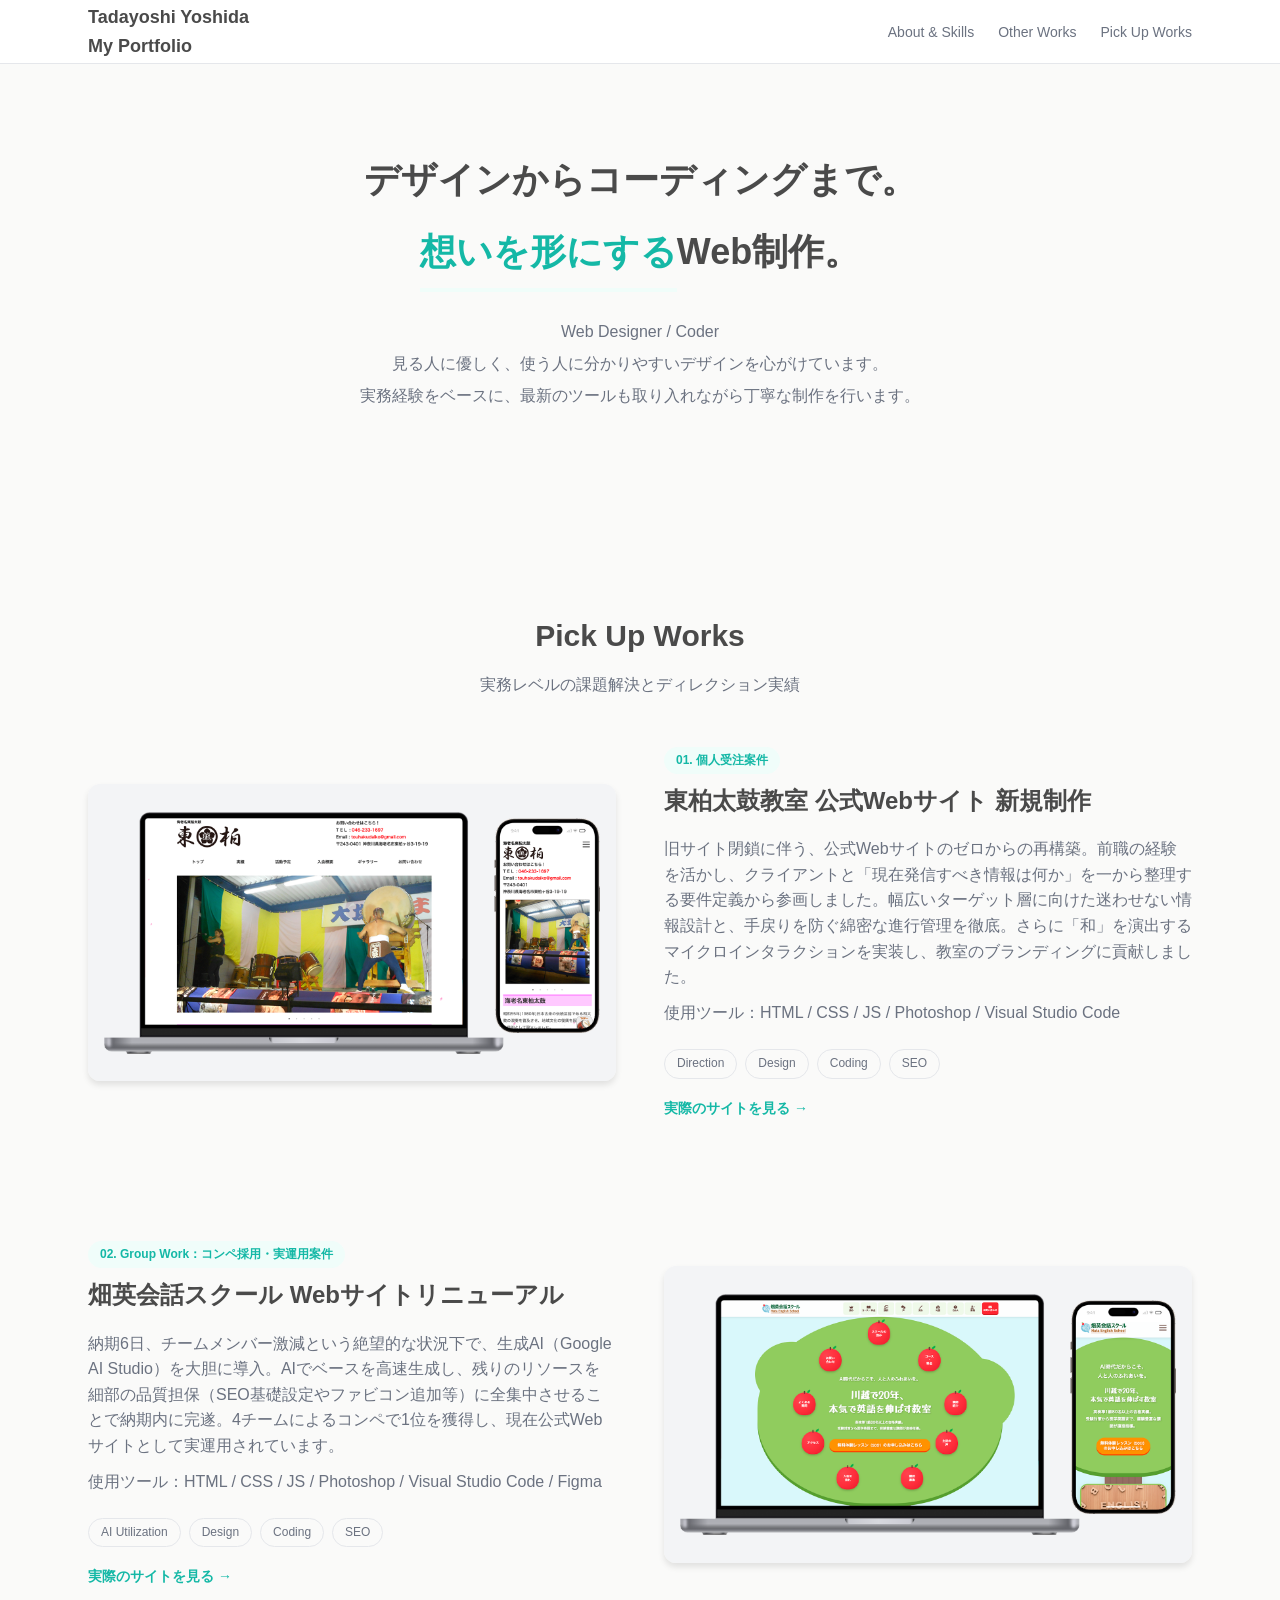
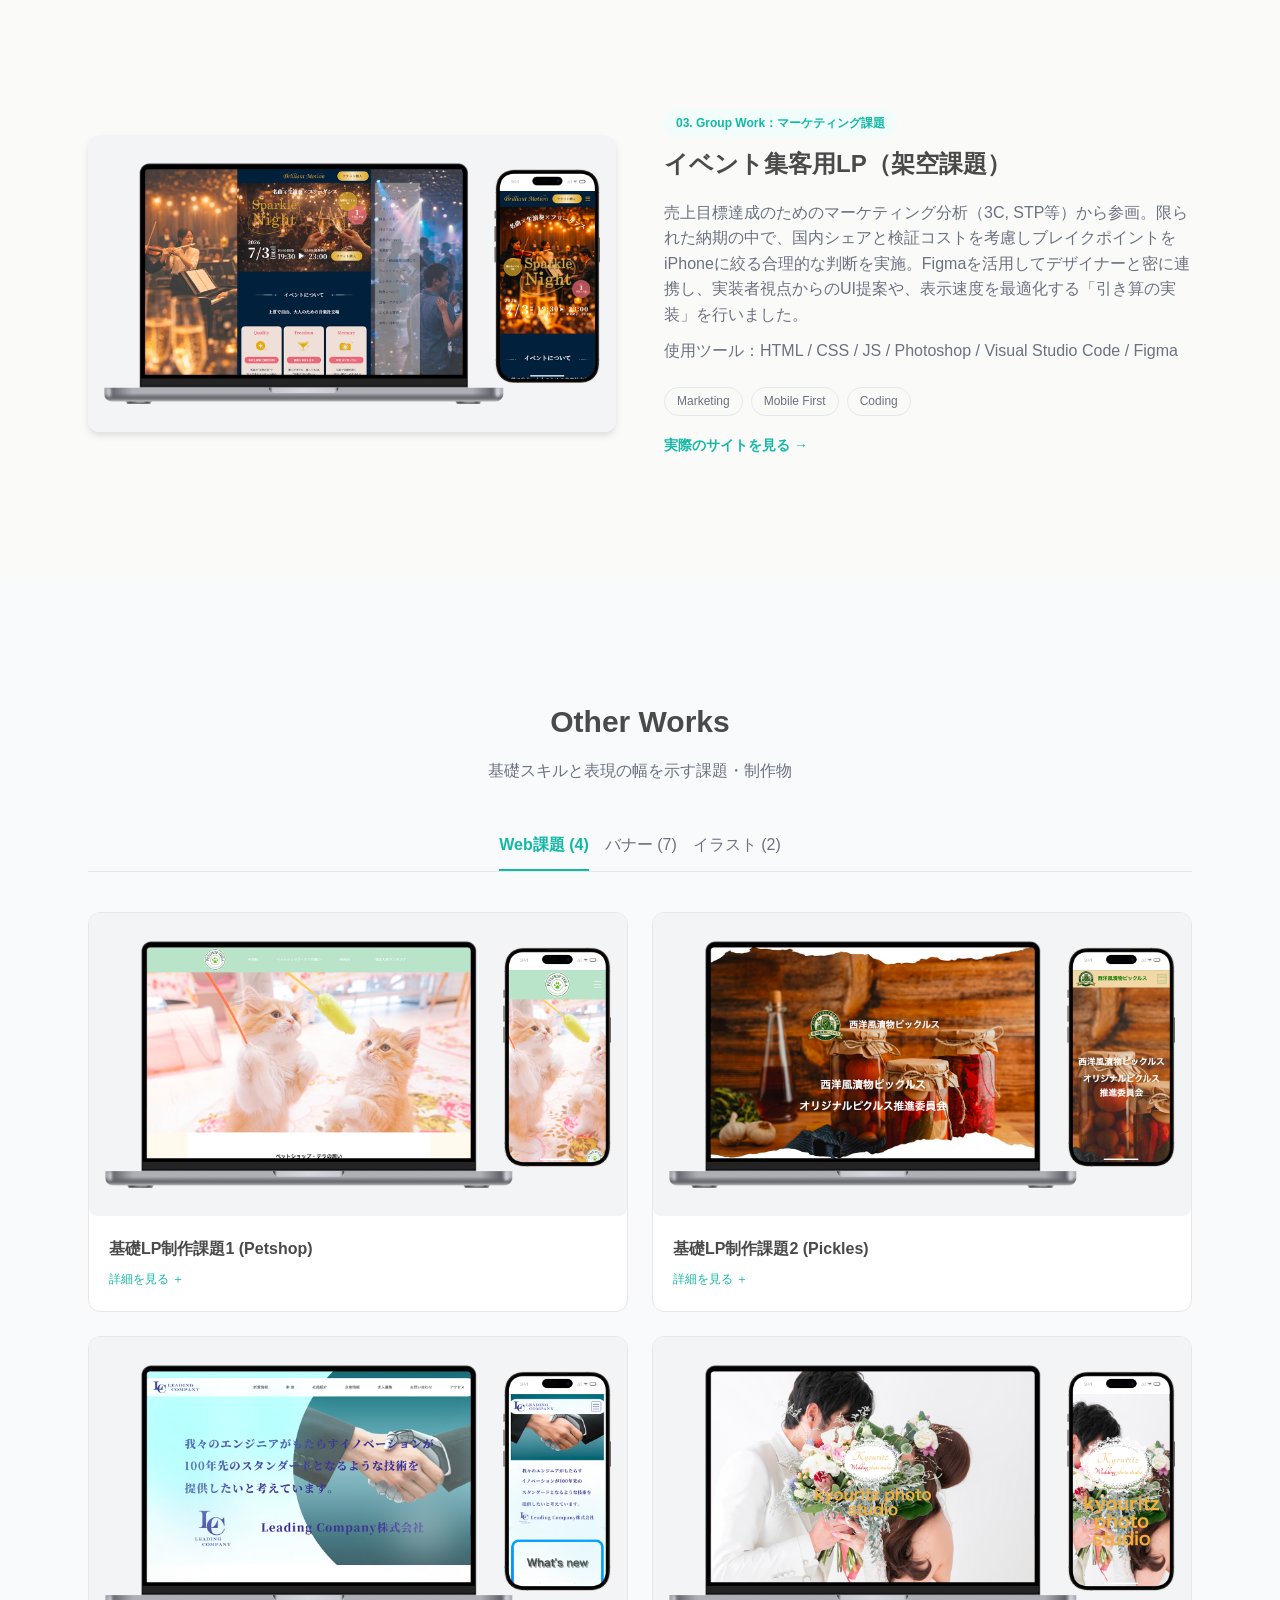
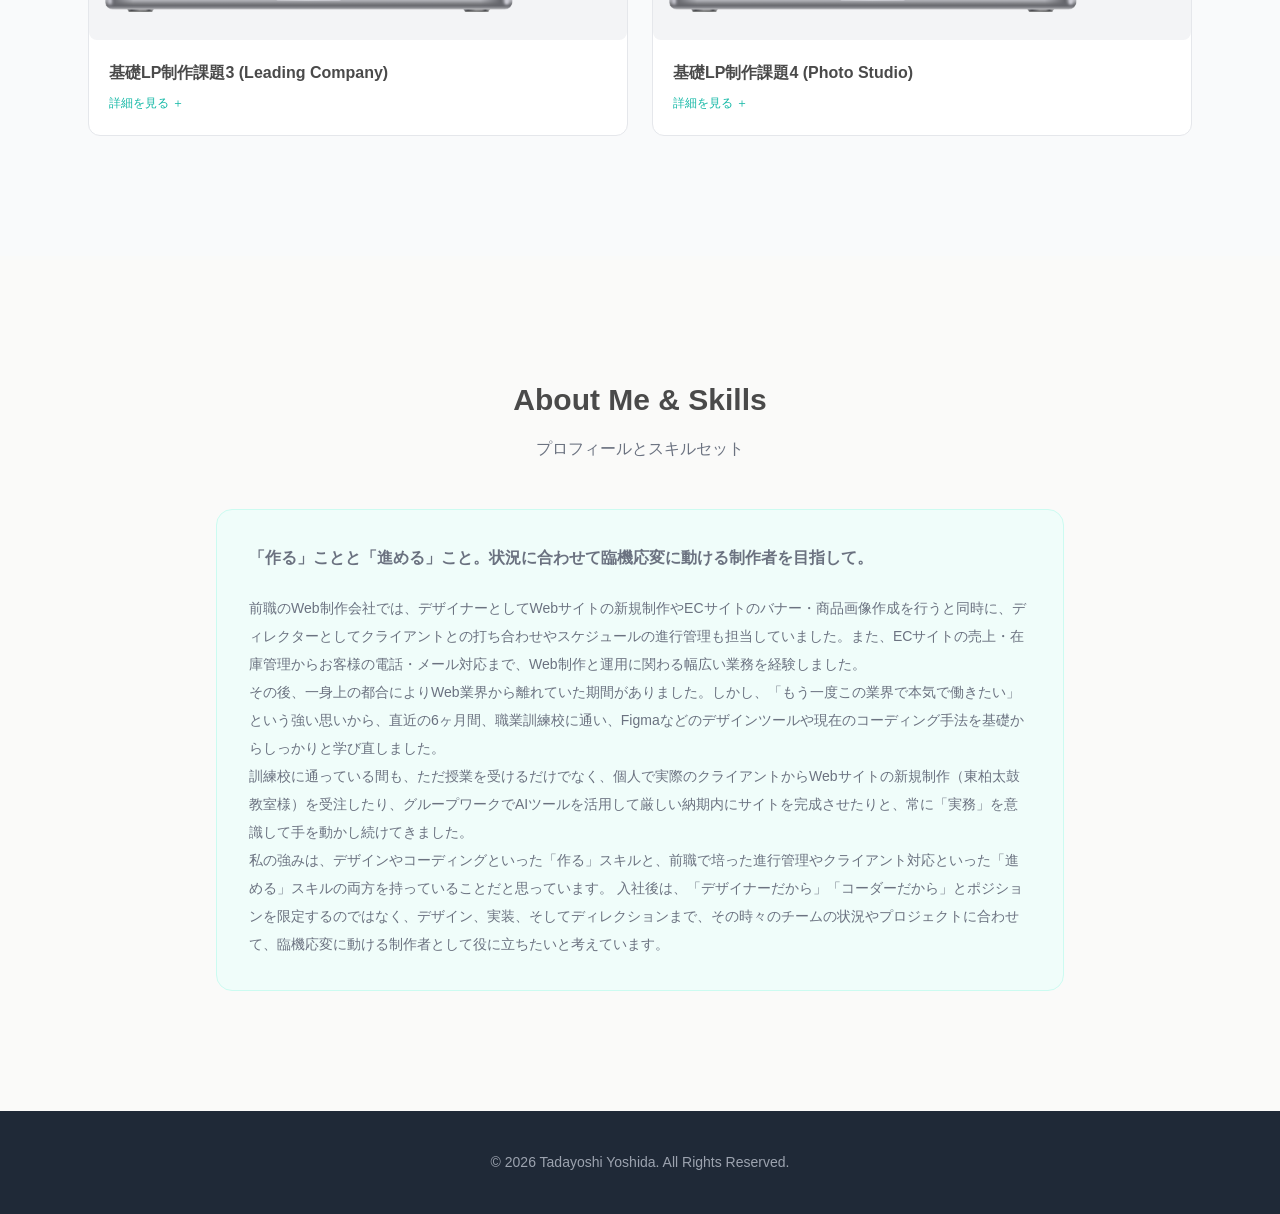
==== index.html @ 00dd4990 "Add files via upload" ====
<!DOCTYPE html>
<html lang="ja">

<head>
    <meta charset="UTF-8">
    <meta name="viewport" content="width=device-width, initial-scale=1.0">
    <title>Tadayoshi Yoshida | Portfolio</title>
    <meta name="description" content="Webデザイナー/コーダーのポートフォリオサイトです。デザインからコーディングまで一貫して対応します。">
    <link rel="icon" href="img/favicon.ico" sizes="any">
    <link rel="icon" href="img/favicon-32x32.png" type="image/png">
    <link rel="apple-touch-icon" href="img/apple-touch-icon.png">
    <link rel="stylesheet" href="style.css">
</head>

<body>
    <!-- Header -->
    <header class="header">
        <div class="header-inner">
            <div class="logo">Tadayoshi Yoshida<br>My Portfolio</div>
            <button class="hamburger" id="js-hamburger">
                <span></span>
                <span></span>
                <span></span>
            </button>
            <nav id="js-nav" class="global-nav">
                <ul>
                    <li><a href="#works">Pick Up Works</a></li>
                    <li><a href="#other">Other Works</a></li>
                    <li><a href="#about">About & Skills</a></li>
                </ul>
            </nav>
        </div>
    </header>

    <main>
        <!-- Hero Section -->
        <section class="hero">
            <div class="hero-inner">
                <h1 class="hero-title">
                    <span class="text-wrap">デザインから</span><span class="text-wrap">コーディングまで。</span><br>
                    <span class="highlight text-wrap">想いを形にする</span><span class="text-wrap">Web制作。</span>
                </h1>
                <p class="hero-text">
                    Web Designer / Coder<br>
                    見る人に優しく、使う人に分かりやすいデザインを心がけています。<br>
                    実務経験をベースに、最新のツールも取り入れながら丁寧な制作を行います。
                </p>
            </div>
        </section>

        <!-- Pick Up Works Section -->
        <section id="works" class="section pickup-works">
            <div class="container">
                <div class="section-header">
                    <h2 class="section-title">Pick Up Works</h2>
                    <p class="section-subtitle">実務レベルの課題解決とディレクション実績</p>
                </div>

                <div class="works-list">
                    <!-- Work 1: 東柏太鼓教室 -->
                    <article class="work-item">
                        <div class="work-img">
                            <div class="img-placeholder">
                                <img src="img/work01.png" alt="海老名東柏太鼓 PCモックアップ">
                            </div>
                        </div>
                        <div class="work-content">
                            <span class="badge">01. 個人受注案件</span>
                            <h3 class="work-title">東柏太鼓教室 公式Webサイト 新規制作</h3>
                            <p class="work-desc">
                                旧サイト閉鎖に伴う、公式Webサイトのゼロからの再構築。前職の経験を活かし、クライアントと「現在発信すべき情報は何か」を一から整理する要件定義から参画しました。幅広いターゲット層に向けた迷わせない情報設計と、手戻りを防ぐ綿密な進行管理を徹底。さらに「和」を演出するマイクロインタラクションを実装し、教室のブランディングに貢献しました。<br>
                                <span class="work-skil">使用ツール：HTML / CSS / JS / Photoshop / Visual Studio Code</span>
                            </p>
                            <ul class="tag-list">
                                <li>Direction</li>
                                <li>Design</li>
                                <li>Coding</li>
                                <li>SEO</li>
                            </ul>
                            <a href="https://touhakudaiko.cloudfree.jp/" target="_blank" rel="noopener noreferrer"
                                class="link-btn">実際のサイトを見る &rarr;</a>
                        </div>
                    </article>

                    <!-- Work 2: 畑英会話スクール (左右反転) -->
                    <article class="work-item reverse">
                        <div class="work-img">
                            <div class="img-placeholder">
                                <img src="img/work02.png" alt="畑英会話スクール PCモックアップ">
                            </div>
                        </div>
                        <div class="work-content">
                            <span class="badge">02. Group Work：コンペ採用・実運用案件</span>
                            <h3 class="work-title">畑英会話スクール Webサイトリニューアル</h3>
                            <p class="work-desc">
                                納期6日、チームメンバー激減という絶望的な状況下で、生成AI（Google AI
                                Studio）を大胆に導入。AIでベースを高速生成し、残りのリソースを細部の品質担保（SEO基礎設定やファビコン追加等）に全集中させることで納期内に完遂。4チームによるコンペで1位を獲得し、現在公式Webサイトとして実運用されています。<br>
                                <span class="work-skil">使用ツール：HTML / CSS / JS / Photoshop / Visual Studio Code /
                                    Figma</span>
                            </p>
                            <ul class="tag-list">
                                <li>AI Utilization</li>
                                <li>Design</li>
                                <li>Coding</li>
                                <li>SEO</li>
                            </ul>
                            <a href="https://www5f.biglobe.ne.jp/~kawagoe/index.html" target="_blank"
                                rel="noopener noreferrer" class="link-btn">実際のサイトを見る &rarr;</a>
                        </div>
                    </article>

                    <!-- Work 3: イベント企画LP -->
                    <article class="work-item">
                        <div class="work-img">
                            <div class="img-placeholder">
                                <img src="img/work03.png" alt="イベント企画LP PCモックアップ">
                            </div>
                        </div>
                        <div class="work-content">
                            <span class="badge">03. Group Work：マーケティング課題</span>
                            <h3 class="work-title">イベント集客用LP（架空課題）</h3>
                            <p class="work-desc">
                                売上目標達成のためのマーケティング分析（3C,
                                STP等）から参画。限られた納期の中で、国内シェアと検証コストを考慮しブレイクポイントをiPhoneに絞る合理的な判断を実施。Figmaを活用してデザイナーと密に連携し、実装者視点からのUI提案や、表示速度を最適化する「引き算の実装」を行いました。<br>
                                <span class="work-skil">使用ツール：HTML / CSS / JS / Photoshop / Visual Studio Code /
                                    Figma</span>
                            </p>
                            <ul class="tag-list">
                                <li>Marketing</li>
                                <li>Mobile First</li>
                                <li>Coding</li>
                            </ul>
                            <a href="https://tadayoshi-yoshida.github.io/brilliant-motion/index.html" target="_blank"
                                rel="noopener noreferrer" class="link-btn">実際のサイトを見る &rarr;</a>
                        </div>
                    </article>
                </div>
            </div>
        </section>

        <!-- Other Works Section -->
        <section id="other" class="section other-works bg-gray">
            <div class="container">
                <div class="section-header">
                    <h2 class="section-title">Other Works</h2>
                    <p class="section-subtitle">基礎スキルと表現の幅を示す課題・制作物</p>
                </div>

                <!-- タブナビゲーション -->
                <ul class="tab-nav">
                    <li><button class="tab-btn active" data-target="tab-web">Web課題 (4)</button></li>
                    <li><button class="tab-btn" data-target="tab-banner">バナー (7)</button></li>
                    <li><button class="tab-btn" data-target="tab-illust">イラスト (2)</button></li>
                </ul>

                <!-- タブコンテンツ：Web課題 -->
                <div id="tab-web" class="tab-content active">
                    <div class="grid-col2">
                        <!-- ★ Web課題 1 -->
                        <div class="card modal-open" data-title="基礎LP制作課題1 (Petshop) / Single Page"
                            data-desc="課指示書を元にペットショップのサイトを制作。HTML / CSS / JavaScript / Photoshop を用いてデザインを考えコーディング。レスポンシブ対応済み。"
                            data-tags="HTML / CSS / JavaScript / Photoshop"
                            data-link="https://tadayoshi-yoshida.github.io/petshop-tera/index.html"
                            data-link-text="実際のサイトを見る &rarr;" data-img="img/web01.png">
                            <!-- モーダルで開く大きな画像 -->
                            <div class="card-img">
                                <div class="img-placeholder">
                                    <img src="img/web01.png" alt="基礎LP制作課題1 (Petshop)">
                                </div>
                            </div>
                            <div class="card-body">
                                <h3 class="card-title">基礎LP制作課題1 (Petshop)</h3>
                                <span class="card-more">詳細を見る ＋</span>
                            </div>
                        </div>

                        <!-- Web課題 2 -->
                        <div class="card modal-open" data-title="基礎LP制作課題2 (Pickles) / Single Page"
                            data-desc="指示書を元にピクルスショップのサイトを制作。HTML / JavaScript / CSS / Photoshop / Canva を用いてデザインを考えコーディング。ロゴの作成指示のもと、ロゴの制作。（※野菜をモチーフにしたロゴ）レスポンシブ対応済み。"
                            data-tags="HTML / CSS / JavaScript / Photoshop / Canva"
                            data-link="https://tadayoshi-yoshida.github.io/pickles/index.html"
                            data-link-text="実際のサイトを見る &rarr;" data-img="img/web02.png">
                            <div class="card-img">
                                <div class="img-placeholder">
                                    <img src="img/web02.png" alt="基礎LP制作課題2 (Pickles)">
                                </div>
                            </div>
                            <div class="card-body">
                                <h3 class="card-title">基礎LP制作課題2 (Pickles)</h3><span class="card-more">詳細を見る ＋</span>
                            </div>
                        </div>

                        <!-- Web課題 3 -->
                        <div class="card modal-open" data-title="基礎LP制作課題3 (Leading Company) / Multi-Page"
                            data-desc="指示書を元に、HTML / JavaScript / CSS / Photoshop / Canva を用いてデザインを考え3ページ構成でコーディング。ロゴの作成指示のもと、ロゴの制作。レスポンシブ対応済み。"
                            data-tags="HTML / CSS / JavaScript / Photoshop / Canva"
                            data-link="https://tadayoshi-yoshida.github.io/leading-company/index.html"
                            data-link-text="実際のサイトを見る &rarr;" data-img="img/web03.png">
                            <div class="card-img">
                                <div class="img-placeholder">
                                    <img src="img/web03.png" alt="基礎LP制作課題3 (Leading Company)">
                                </div>
                            </div>
                            <div class="card-body">
                                <h3 class="card-title">基礎LP制作課題3 (Leading Company)</h3><span class="card-more">詳細を見る
                                    ＋</span>
                            </div>
                        </div>

                        <!-- Web課題 4 -->
                        <div class="card modal-open" data-title="基礎LP制作課題4 (Photo Studio) / Single Page / モバイルファースト"
                            data-desc="指示書を元に、HTML / JavaScript / CSS / Photoshop を用いてデザインを考えコーディング。レイアウトはモバイルファーストで制作。レスポンシブ対応済み。"
                            data-tags="HTML / CSS / JavaScript / Photoshop"
                            data-link="https://tadayoshi-yoshida.github.io/kyouritz-photo-studio/index.html"
                            data-link-text="実際のサイトを見る &rarr;" data-img="img/web04.png">
                            <div class="card-img">
                                <div class="img-placeholder">
                                    <img src="img/web04.png" alt="基礎LP制作課題4 (Photo Studio)">
                                </div>
                            </div>
                            <div class="card-body">
                                <h3 class="card-title">基礎LP制作課題4 (Photo Studio)</h3><span class="card-more">詳細を見る
                                    ＋</span>
                            </div>
                        </div>
                    </div>
                </div>

                <!-- タブコンテンツ：バナー -->
                <div id="tab-banner" class="tab-content">
                    <div class="grid-col3">
                        <!-- ★ バナー課題 1 -->
                        <div class="card card-square modal-open" data-title="父の日の贈り物"
                            data-desc="・ターゲット：主婦・娘 ・目的：父の日のプレゼント選びに、百貨店の特設会場へ足を運んでもらうこと。 ・工夫した点：爽やかな水色をベースに、プレゼントの箱やヒゲのアイコンを使って親しみやすい雰囲気にしました。3つの異なるサイズで作成しましたが、どのサイズでも「6月第3日曜日」という重要な情報が一番に目に飛び込んでくるように文字の配置を工夫しています。"
                            data-tags="Photoshop / Canva" data-link-text="バナーを見る &rarr;" data-img="img/banner1-10.png">
                            <div class="card-img">
                                <div class="img-placeholder"><img src="img/banner1-10.png" alt="バナー1"></div>
                            </div>
                        </div>

                        <div class="card card-square modal-open" data-title="マネマネカード"
                            data-desc="・ターゲット：20歳以上の働いている方、海外旅行を計画している方 ・目的：海外旅行に便利なプリペイドカード「マネマネカード」の認知拡大と申し込み促進。 ・工夫した点：ターゲットに「このカードを持って旅行に行きたい」と直感的に思ってもらえるよう、楽しそうな海外旅行の写真を背景に大きく使用しました。写真のインパクトに負けないよう、キャッチコピーにはドロップシャドウや縁取りをつけて視認性を高めています。"
                            data-tags="Photoshop / Canva" data-link-text="バナーを見る &rarr;" data-img="img/banner2-10.png">
                            <div class="card-img">
                                <div class="img-placeholder"><img src="img/banner2-10.png" alt="バナー2"></div>
                            </div>
                        </div>
                        <div class="card card-square modal-open" data-title="マネマネカード"
                            data-desc="・ターゲット：20歳以上の働いている方、海外旅行を計画している方 ・目的：海外旅行に便利なプリペイドカード「マネマネカード」の認知拡大と申し込み促進。 ・工夫した点：カードの「機能性」や「安心感（使いすぎ防止など）」がしっかり伝わるよう、背景はあえてシンプルで清潔感のあるデザインにしました。文字情報が多いので、重要なキーワード（オトク、6つの通貨など）がパッと目に入るように文字のサイズや色でメリハリをつけています。"
                            data-tags="Photoshop / Canva" data-link-text="バナーを見る &rarr;" data-img="img/banner2-20.png">
                            <div class="card-img">
                                <div class="img-placeholder"><img src="img/banner2-20.png" alt="バナー3"></div>
                            </div>
                        </div>
                        <div class="card card-square modal-open" data-title="えきえきアンブレラ"
                            data-desc="・ターゲット：駅を利用する方、バーコード決済を利用する方 ・目的：駅の傘レンタルサービス「えきえきアンブレラ」の認知と利用促進。 ・工夫した点：雨の日に急いでいる駅の利用者がターゲットなので、パッと見てサービス内容が伝わることを最優先にしました。イラストを使って直感的に傘のレンタルだと分かるようにし、一番重要な「駅でレンタル・返却」「120円」という文字を大きく目立たせています。"
                            data-tags="Photoshop / Canva" data-link-text="バナーを見る &rarr;" data-img="img/banner3-10.png">
                            <div class="card-img">
                                <div class="img-placeholder"><img src="img/banner3-10.png" alt="バナー4"></div>
                            </div>
                        </div>
                        <div class="card card-square modal-open" data-title="えきえきアンブレラ"
                            data-desc="・ターゲット：駅を利用する方、バーコード決済を利用する方 ・目的：駅の傘レンタルサービス「えきえきアンブレラ」の認知と利用促進。 ・工夫した点：実際の雨の日の写真を使用し、「急な雨で傘が必要なシチュエーション」を直感的にイメージしてもらえるようにしました。写真の上に文字を載せるため、文字に白フチや光彩をつけて、背景に埋もれずしっかり読めるように工夫しています。"
                            data-tags="Photoshop / Canva" data-link-text="バナーを見る &rarr;" data-img="img/banner3-20.png">
                            <div class="card-img">
                                <div class="img-placeholder"><img src="img/banner3-20.png" alt="バナー5"></div>
                            </div>
                        </div>
                        <div class="card card-square modal-open" data-title="本城クリニック 若返り治療（アンチエイジング）"
                            data-desc="・ターゲット：30代後半〜50代の、年齢肌に悩む女性 ・目的：若返り治療の認知拡大と、無料カウンセリングへの誘導。 ・工夫した点：訴求軸を変えて2パターン作成しました。上部は「若見え」「小顔」など具体的な効果をボタン風に配置し、幅広い悩みに対応できることをアピール。下部は顔のアップ写真で高級感を出し、「しわ」「たるみ」など悩み別のクリック導線を設けることで、より深い悩みを抱える層に刺さるように設計しています。"
                            data-tags="Photoshop" data-link-text="バナーを見る &rarr;" data-img="img/banner4-10.png">
                            <div class="card-img">
                                <div class="img-placeholder"><img src="img/banner4-10.png" alt="バナー6"></div>
                            </div>
                        </div>
                        <div class="card card-square modal-open" data-title="本城クリニック 医療レーザー脱毛"
                            data-desc="・ターゲット：20代〜30代の、医療脱毛を検討している女性 ・目的：医療レーザー脱毛の認知拡大と、カウンセリング予約の獲得。 ・工夫した点：2パターンのデザインを作成しました。上部はピンクを基調とした華やかなデザインで、新メニューの部位と回数を明記し、具体的なプランを探している層へアピール。下部は青空の背景で爽やかさを出し、「1・3・5回と選べる」という手軽さを強調することで、医療脱毛初心者にも響くように設計しています。"
                            data-tags="Photoshop" data-link-text="バナーを見る &rarr;" data-img="img/banner4-20.png">
                            <div class="card-img">
                                <div class="img-placeholder"><img src="img/banner4-20.png" alt="バナー7"></div>
                            </div>
                        </div>
                        <!-- 残りのバナーも同様に追加 -->
                    </div>
                </div>

                <!-- タブコンテンツ：イラスト -->
                <div id="tab-illust" class="tab-content">
                    <div class="grid-col4">
                        <!-- ★ イラスト課題 1 -->
                        <div class="card card-square modal-open" data-title="オリジナルLINEスタンプ（クマのぬいぐるみ）"
                            data-desc="・ターゲット：友人や同僚との日常的なLINEのやり取りで、感情を可愛く伝えたい方 ・目的：Illustratorを用いたキャラクターデザインと、バリエーション展開のスキル証明。 ・工夫した点：日常会話で使いやすいよう、喜怒哀楽の感情表現や挨拶を網羅した12パターンのスタンプを作成しました。茶色と白の2匹のキャラクターを組み合わせることで、単調にならず、メッセージのやり取りにストーリー性が生まれるように工夫しています。"
                            data-tags="Illustrator" data-img="img/stamp1.png">
                            <div class="card-img">
                                <div class="img-placeholder"><img src="img/stamp1.png" alt="オリジナルLine Stamp"></div>
                            </div>
                        </div>

                        <div class="card card-square modal-open" data-title="お正月用 LINEスタンプ風イラスト（午年）"
                            data-desc="・ターゲット：友人や家族に、気軽にお正月の挨拶を送りたい方 ・目的：Illustratorを用いたキャラクターデザインと、文字装飾のスキル証明。 ・工夫した点：新年の挨拶として使いやすいよう、明るくポップな色使いと親しみやすい馬のキャラクターをデザインしました。スマホの小さな画面でも文字が読みやすいように、文字にフチをつけたり、アーチ状に配置したりして視認性を高めています。"
                            data-tags="Illustrator" data-img="img/stamp2.png">
                            <div class="card-img">
                                <div class="img-placeholder"><img src="img/stamp2.png" alt="オリジナルLine Stamp"></div>
                            </div>
                        </div>
                        <!-- 残りのイラストも同様に追加 -->
                    </div>
                </div>
            </div>
        </section>

        <!-- About Section -->
        <section id="about" class="section about">
            <div class="container container-small">
                <div class="section-header">
                    <h2 class="section-title">About Me & Skills</h2>
                    <p class="section-subtitle">プロフィールとスキルセット</p>
                </div>
                <div class="about-box">
                    <h4 class="about-title">「作る」ことと「進める」こと。状況に合わせて臨機応変に動ける制作者を目指して。</h4>
                    <p class="about-text">
                        前職のWeb制作会社では、デザイナーとしてWebサイトの新規制作やECサイトのバナー・商品画像作成を行うと同時に、ディレクターとしてクライアントとの打ち合わせやスケジュールの進行管理も担当していました。また、ECサイトの売上・在庫管理からお客様の電話・メール対応まで、Web制作と運用に関わる幅広い業務を経験しました。<br>
                        その後、一身上の都合によりWeb業界から離れていた期間がありました。しかし、「もう一度この業界で本気で働きたい」という強い思いから、直近の6ヶ月間、職業訓練校に通い、Figmaなどのデザインツールや現在のコーディング手法を基礎からしっかりと学び直しました。<br>
                        訓練校に通っている間も、ただ授業を受けるだけでなく、個人で実際のクライアントからWebサイトの新規制作（東柏太鼓教室様）を受注したり、グループワークでAIツールを活用して厳しい納期内にサイトを完成させたりと、常に「実務」を意識して手を動かし続けてきました。<br>
                        私の強みは、デザインやコーディングといった「作る」スキルと、前職で培った進行管理やクライアント対応といった「進める」スキルの両方を持っていることだと思っています。<bt>
                            入社後は、「デザイナーだから」「コーダーだから」とポジションを限定するのではなく、デザイン、実装、そしてディレクションまで、その時々のチームの状況やプロジェクトに合わせて、臨機応変に動ける制作者として役に立ちたいと考えています。<br>

                    </p>
                </div>
            </div>
        </section>
    </main>

    <!-- Footer -->
    <footer class="footer">
        <p>&copy; 2026 Tadayoshi Yoshida. All Rights Reserved.</p>
    </footer>

    <!-- ★ Modal Window (画像とリンクの切り替えに対応) ★ -->
    <div id="modal" class="modal">
        <div class="modal-bg modal-close"></div>
        <div class="modal-content">
            <button class="modal-close-btn modal-close">&times;</button>
            <div class="modal-body">
                <div class="modal-img">
                    <!-- プレースホルダーを消し、imgタグを配置 -->
                    <img id="modal-image" src="" alt="作品画像">
                </div>
                <h3 id="modal-title" class="modal-title">作品タイトル</h3>
                <p id="modal-desc" class="modal-desc">ここに課題の条件や、制作の目的、工夫した点などの詳細テキストが入ります。</p>

                <!-- タグとリンクボタンを横並びにする枠 -->
                <div class="modal-footer">
                    <span id="modal-tags" class="modal-tags">使用ツール</span>
                    <a href="#" id="modal-link" class="link-btn" target="_blank" rel="noopener noreferrer">実際のサイトを見る
                        &rarr;</a>
                </div>
            </div>
        </div>
    </div>

    <!-- ★ JavaScript ★ -->
    <script>
        document.addEventListener('DOMContentLoaded', () => {
            // --- ハンバーガーメニュー処理 ---
            const hamburger = document.getElementById('js-hamburger');
            const nav = document.getElementById('js-nav');
            const navLinks = nav.querySelectorAll('a');

            // ハンバーガーボタンをクリックした時の処理（開閉）
            hamburger.addEventListener('click', function () {
                hamburger.classList.toggle('is-active');
                nav.classList.toggle('is-active');

                // メニューが開いている時は背景のスクロールを止める
                if (nav.classList.contains('is-active')) {
                    document.body.style.overflow = 'hidden';
                } else {
                    document.body.style.overflow = '';
                }
            });

            // ★修正：メニュー内のリンクをクリックした時にメニューを閉じる処理
            navLinks.forEach(link => {
                link.addEventListener('click', () => {
                    // is-active クラスを外してメニューを閉じる
                    hamburger.classList.remove('is-active');
                    nav.classList.remove('is-active');
                    // スクロール防止を解除する
                    document.body.style.overflow = '';
                });
            });

            // --- タブ切り替え処理 ---
            const tabBtns = document.querySelectorAll('.tab-btn');
            const tabContents = document.querySelectorAll('.tab-content');

            tabBtns.forEach(btn => {
                btn.addEventListener('click', () => {
                    tabBtns.forEach(b => b.classList.remove('active'));
                    tabContents.forEach(c => c.classList.remove('active'));

                    btn.classList.add('active');
                    const targetId = btn.getAttribute('data-target');
                    document.getElementById(targetId).classList.add('active');
                });
            });

            // --- モーダル処理（画像とリンクの切り替え） ---
            const modal = document.getElementById('modal');
            const modalOpenBtns = document.querySelectorAll('.modal-open');
            const modalCloseBtns = document.querySelectorAll('.modal-close');

            // モーダル内の書き換える要素を取得
            const modalTitle = document.getElementById('modal-title');
            const modalDesc = document.getElementById('modal-desc');
            const modalTags = document.getElementById('modal-tags');
            const modalLink = document.getElementById('modal-link');
            const modalImage = document.getElementById('modal-image');

            // モーダルを開く時の処理
            modalOpenBtns.forEach(btn => {
                btn.addEventListener('click', function () {
                    // 1. テキストデータの書き換え
                    modalTitle.textContent = this.getAttribute('data-title');
                    modalDesc.textContent = this.getAttribute('data-desc');
                    modalTags.textContent = this.getAttribute('data-tags');

                    // 2. 画像データの書き換え
                    const imgSrc = this.getAttribute('data-img');
                    if (imgSrc) {
                        modalImage.src = imgSrc;
                        modalImage.style.display = 'block';
                    } else {
                        modalImage.style.display = 'none';
                    }

                    // 3. リンクデータの書き換え
                    const linkUrl = this.getAttribute('data-link');
                    // data-link-textが設定されていればそれを使い、なければデフォルトの文言にする
                    const linkText = this.getAttribute('data-link-text') || '実際のサイトを見る &rarr;';

                    if (linkUrl) {
                        modalLink.href = linkUrl;
                        modalLink.innerHTML = linkText; // ★追加：ボタンの文言を書き換える
                        modalLink.style.display = 'inline-block'; // リンクがあれば表示
                    } else {
                        modalLink.style.display = 'none'; // リンクがなければ隠す
                    }

                    // モーダルを表示
                    modal.classList.add('show');
                    document.body.style.overflow = 'hidden'; // 背景のスクロール防止
                });
            });

            // モーダルを閉じる時の処理
            modalCloseBtns.forEach(btn => {
                btn.addEventListener('click', () => {
                    modal.classList.remove('show');
                    document.body.style.overflow = ''; // スクロール防止解除

                    // 閉じる時に画像をリセット（一瞬前の画像が見えるのを防ぐ）
                    setTimeout(() => {
                        modalImage.src = '';
                    }, 300);
                });
            });
        });
    </script>
</body>

</html>
---- style.css ----
@charset "UTF-8";

/* ==========================================
   Variables (CSS変数)
========================================== */
:root {
    --color-text: #4a4a4a;
    --color-text-light: #6b7280;
    --color-bg: #fafaf9;
    --color-bg-gray: #f9fafb;
    --color-primary: #14b8a6; /* Teal 500 */
    --color-primary-light: #f0fdfa; /* Teal 50 */
    --color-border: #e5e7eb;
    --font-base: 'Helvetica Neue', Arial, 'Hiragino Kaku Gothic ProN', 'Hiragino Sans', Meiryo, sans-serif;
}

/* ==========================================
   Reset & Base
========================================== */
* {
    box-sizing: border-box;
    margin: 0;
    padding: 0;
}

html {
    scroll-behavior: smooth;
}

body {
    font-family: var(--font-base);
    color: var(--color-text);
    background-color: var(--color-bg);
    line-height: 1.6;
}

a {
    color: inherit;
    text-decoration: none;
}

ul {
    list-style: none;
}

button {
    background: none;
    border: none;
    cursor: pointer;
    font: inherit;
    color: inherit;
}

/* ==========================================
   Layout
========================================== */
.container {
    max-width: 1152px;
    margin: 0 auto;
    padding: 0 24px;
}

.container-small {
    max-width: 896px;
}

.section {
    padding: 80px 0;
}

.bg-gray {
    background-color: var(--color-bg-gray);
}

@media (min-width: 768px) {
    .section {
        padding: 120px 0;
    }
}

/* ==========================================
   Header & Navigation
========================================== */
.header {
    position: fixed;
    top: 0;
    left: 0;
    width: 100%;
    height: 64px;
    background-color: rgba(255, 255, 255, 0.95);
    border-bottom: 1px solid var(--color-border);
    z-index: 50; /* モーダルより下、他の要素より上に設定 */
}

.header-inner {
    max-width: 1152px;
    margin: 0 auto;
    padding: 0 24px;
    height: 100%;
    display: flex;
    align-items: center;
    justify-content: space-between;
}

.logo {
    width: 100%;
    font-size: 18px;
    font-weight: bold;
    z-index: 60; /* メニューが開いた時もロゴは上に表示 */
}

/* --- ハンバーガーボタン（スマホのみ表示） --- */
.hamburger {
    display: block; /* スマホでは表示 */
    position: relative;
    width: 30px;
    height: 24px;
    z-index: 60; /* メニューが開いた時もボタンは上に表示 */
}

.hamburger span {
    position: absolute;
    left: 0;
    width: 100%;
    height: 2px;
    background-color: var(--color-text);
    transition: all 0.3s ease;
}

.hamburger span:nth-child(1) { top: 0; }
.hamburger span:nth-child(2) { top: 11px; }
.hamburger span:nth-child(3) { bottom: 0; }

/* ハンバーガーボタンがクリックされた時（×印になる） */
.hamburger.is-active span:nth-child(1) {
    transform: translateY(11px) rotate(45deg);
}
.hamburger.is-active span:nth-child(2) {
    opacity: 0;
}
.hamburger.is-active span:nth-child(3) {
    transform: translateY(-11px) rotate(-45deg);
}

/* --- ナビゲーションメニュー（スマホ版：ドロワー） --- */
.global-nav {
    position: fixed;
    top: 0;
    left: 0;
    width: 100%;
    height: 100vh;
    background-color: rgba(255, 255, 255, 0.98);
    display: flex;
    align-items: center;
    justify-content: center;
    opacity: 0;
    visibility: hidden;
    transition: all 0.3s ease;
    z-index: 55;
}

/* メニューが開いた時 */
.global-nav.is-active {
    opacity: 1;
    visibility: visible;
}

.global-nav ul {
    display: flex;
    flex-direction: column;
    align-items: center;
    gap: 32px;
}

.global-nav a {
    font-size: 18px;
    font-weight: bold;
    color: var(--color-text);
    transition: color 0.3s;
}

.global-nav a:hover {
    color: var(--color-primary);
}

/* --- PC版の表示（768px以上） --- */
@media (min-width: 768px) {
    .hamburger {
        display: none; /* PCではハンバーガーボタンを隠す */
    }

    .global-nav {
        position: static; /* fixedを解除 */
        height: auto;
        background-color: transparent;
        display: block; /* メニューを常に表示 */
        opacity: 1;
        visibility: visible;
    }

    .global-nav ul {
        flex-direction: row-reverse; /* 横並びにする */
        gap: 24px;
    }

    .global-nav a {
        font-size: 14px;
        font-weight: normal;
        color: var(--color-text-light);
    }
}

/* ==========================================
   Hero
========================================== */
.hero {
    padding: 144px 10px 80px;
    text-align: center;
}

.hero-title {
    font-size: 30px;
    font-weight: bold;
    line-height: 2;
    margin-bottom: 24px;
    
}

@media (min-width: 768px) {
    .hero-title {
        font-size: 36px;
    }
}

.text-wrap {
    display: inline-block;
}

.highlight {
    color: var(--color-primary);
    border-bottom: 4px solid var(--color-primary-light);
}

.hero-text {
    color: var(--color-text-light);
    font-size: 16px;
    line-height: 2;
}

/* ==========================================
   Common Parts
========================================== */
.section-header {
    text-align: center;
    margin-bottom: 48px;
}

.section-title {
    font-size: 30px;
    font-weight: bold;
    margin-bottom: 12px;
}

.section-subtitle {
    color: var(--color-text-light);
    font-size: 16px;
}

.img-placeholder {
    width: 100%;
    height: 100%;
    background-color: #f3f4f6;
    display: flex;
    align-items: center;
    justify-content: center;
    color: #9ca3af;
    font-size: 14px;
    border-radius: 8px;
}
.img-placeholder img {
    width: 100%;
    height: 100%;
    object-fit: contain;
    padding: 0 1rem;
    box-sizing: border-box;
}

/* ==========================================
   Pick Up Works
========================================== */
.work-item {
    display: flex;
    flex-direction: column;
    gap: 32px;
    margin-bottom: 80px;
}

.work-item:last-child {
    margin-bottom: 0;
}

@media (min-width: 768px) {
    .work-item {
        flex-direction: row;
        align-items: center;
        gap: 48px;
        margin-bottom: 120px;
    }
    .work-item.reverse {
        flex-direction: row-reverse;
    }
}

.work-img {
    width: 100%;
    aspect-ratio: 16 / 9;
    border-radius: 12px;
    overflow: hidden;
    box-shadow: 0 4px 6px rgba(0, 0, 0, 0.1);
}

@media (min-width: 768px) {
    .work-img {
        width: 50%;
    }
}

.work-content {
    width: 100%;
}

@media (min-width: 768px) {
    .work-content {
        width: 50%;
    }
}

.badge {
    display: inline-block;
    background-color: var(--color-primary-light);
    color: var(--color-primary);
    font-size: 12px;
    font-weight: bold;
    padding: 4px 12px;
    border-radius: 20px;
    margin-bottom: 8px;
}

.work-title {
    font-size: 24px;
    font-weight: bold;
    margin-bottom: 16px;
}

.work-desc {
    color: var(--color-text-light);
    font-size: 14px;
    margin-bottom: 24px;
}

.work-skil {
    padding-top: 10px;
    display: inline-block;
}
@media (min-width: 768px) {
    .work-desc {
        font-size: 16px;
    }
}

.tag-list {
    display: flex;
    flex-wrap: wrap;
    gap: 8px;
    margin-bottom: 16px;
}

.tag-list li {
    border: 1px solid var(--color-border);
    color: var(--color-text-light);
    font-size: 12px;
    padding: 4px 12px;
    border-radius: 20px;
}

.link-btn {
    color: var(--color-primary);
    font-size: 14px;
    font-weight: bold;
}

.link-btn:hover {
    text-decoration: underline;
}

/* ==========================================
   Other Works (Tabs & Grid)
========================================== */
.tab-nav {
    display: flex;
    justify-content: center;
    gap: 16px;
    border-bottom: 1px solid var(--color-border);
    margin-bottom: 40px;
}

.tab-btn {
    padding-bottom: 12px;
    color: var(--color-text-light);
    border-bottom: 2px solid transparent;
    transition: 0.3s;
}

.tab-btn.active {
    color: var(--color-primary);
    font-weight: bold;
    border-bottom-color: var(--color-primary);
}

.tab-content {
    display: none;
}

.tab-content.active {
    display: block;
    animation: fadeIn 0.5s;
}

@keyframes fadeIn {
    from { opacity: 0; transform: translateY(10px); }
    to { opacity: 1; transform: translateY(0); }
}

/* Grid Layouts */
.grid-col2, .grid-col3, .grid-col4 {
    display: grid;
    gap: 24px;
}

@media (min-width: 640px) {
    .grid-col2 { grid-template-columns: repeat(2, 1fr); }
    .grid-col3 { grid-template-columns: repeat(3, 1fr); }
    .grid-col4 { grid-template-columns: repeat(4, 1fr); }
}

@media (min-width: 768px) {
    .grid-col4 { grid-template-columns: repeat(5, 1fr); }
}

/* Card */
.card {
    background-color: #fff;
    border: 1px solid var(--color-border);
    border-radius: 12px;
    overflow: hidden;
    cursor: pointer;
    transition: 0.3s;
}

.card:hover {
    box-shadow: 0 10px 15px rgba(0, 0, 0, 0.1);
    transform: translateY(-2px);
}

.card-img {
    aspect-ratio: 16 / 9;
}

.card-square .card-img {
    aspect-ratio: 1 / 1;
}

.card-body {
    padding: 20px;
}

.card-title {
    font-size: 16px;
    font-weight: bold;
    margin-bottom: 4px;
}

.card-more {
    font-size: 12px;
    color: var(--color-primary);
}

/* ==========================================
   About
========================================== */
.about-box {
    background-color: var(--color-primary-light);
    border: 1px solid #ccfbf1;
    border-radius: 16px;
    padding: 32px;
    text-align: center;
}

.about-title {
    color: var(--color-text-light);
    text-align: left;
    padding-bottom: 20px;
    line-height: 2;
}

.about-text {
    color: var(--color-text-light);
    font-size: 14px;
    text-align: left;
    line-height: 2;
}

/* ==========================================
   Footer
========================================== */
.footer {
    background-color: #1f2937;
    color: #9ca3af;
    text-align: center;
    padding: 40px 0;
    font-size: 14px;
}

/* ==========================================
   Modal
========================================== */
.modal {
    position: fixed;
    top: 0;
    left: 0;
    width: 100%;
    height: 100%;
    z-index: 100;
    display: flex;
    align-items: center;
    justify-content: center;
    padding: 16px;
    opacity: 0;
    visibility: hidden;
    transition: 0.3s;
}

.modal.show {
    opacity: 1;
    visibility: visible;
}

.modal-bg {
    position: absolute;
    top: 0;
    left: 0;
    width: 100%;
    height: 100%;
    background-color: rgba(0, 0, 0, 0.6);
}

.modal-content {
    position: relative;
    background-color: #fff;
    width: 100%;
    max-width: 672px;
    max-height: 90vh;
    overflow-y: auto;
    border-radius: 12px;
    padding: 24px;
    transform: translateY(20px);
    transition: 0.3s;
}

.modal.show .modal-content {
    transform: translateY(0);
}

.modal-close-btn {
    position: absolute;
    top: 16px;
    right: 16px;
    font-size: 24px;
    color: var(--color-text-light);
}

/* ★ モーダル内の画像スタイル */
.modal-img {
    margin-bottom: 24px;
    border-radius: 8px;
    overflow: hidden;
    background-color: #f3f4f6;
    text-align: center;
}

.modal-img img {
    max-width: 100%;
    height: auto;
    display: block;
    margin: 0 auto;
}

.modal-title {
    font-size: 20px;
    font-weight: bold;
    margin-bottom: 12px;
}

.modal-desc {
    font-size: 14px;
    color: var(--color-text-light);
    margin-bottom: 16px;
}

/* ★ モーダル下部のレイアウト（タグとリンクボタン） */
.modal-footer {
    display: flex;
    justify-content: space-between;
    align-items: center;
    margin-top: 16px;
}

.modal-tags {
    display: inline-block;
    background-color: var(--color-primary-light);
    color: var(--color-primary);
    font-size: 12px;
    font-weight: bold;
    padding: 4px 12px;
    border-radius: 20px;
    margin-bottom: 0; 
}
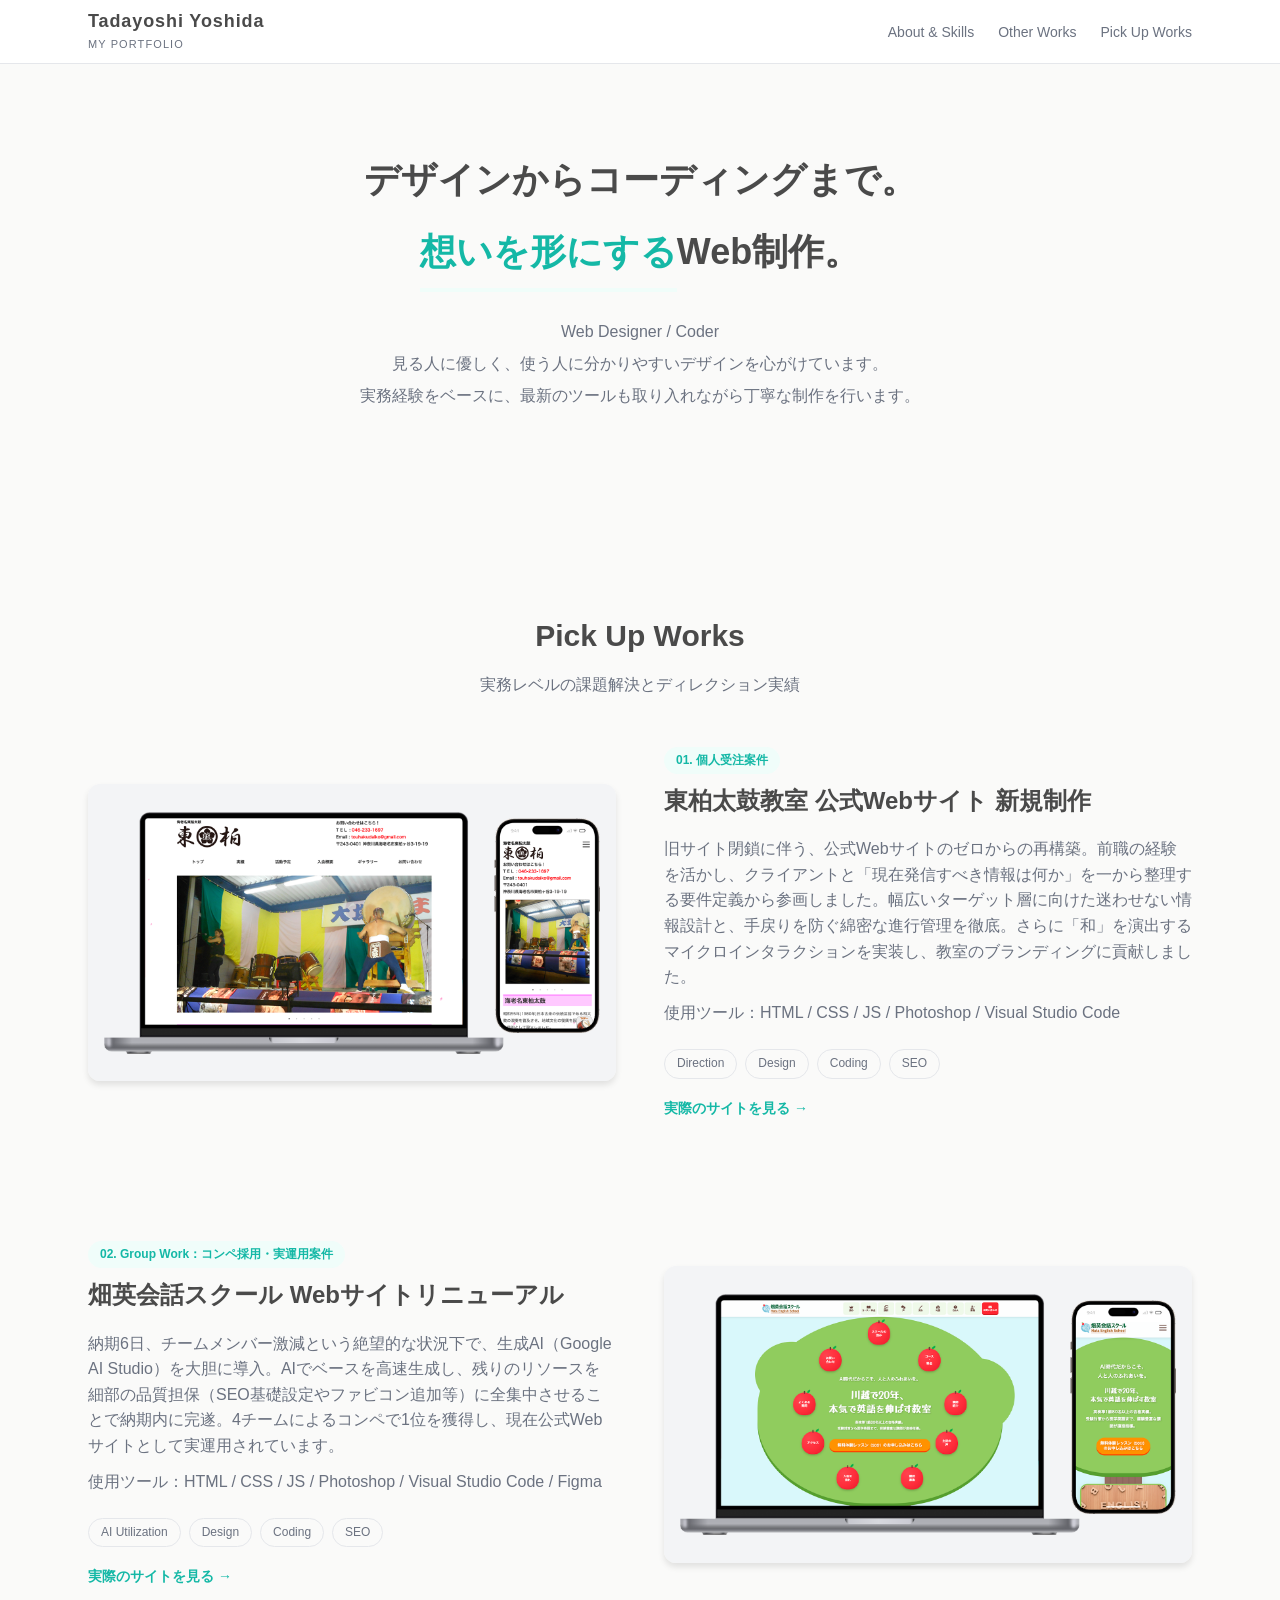
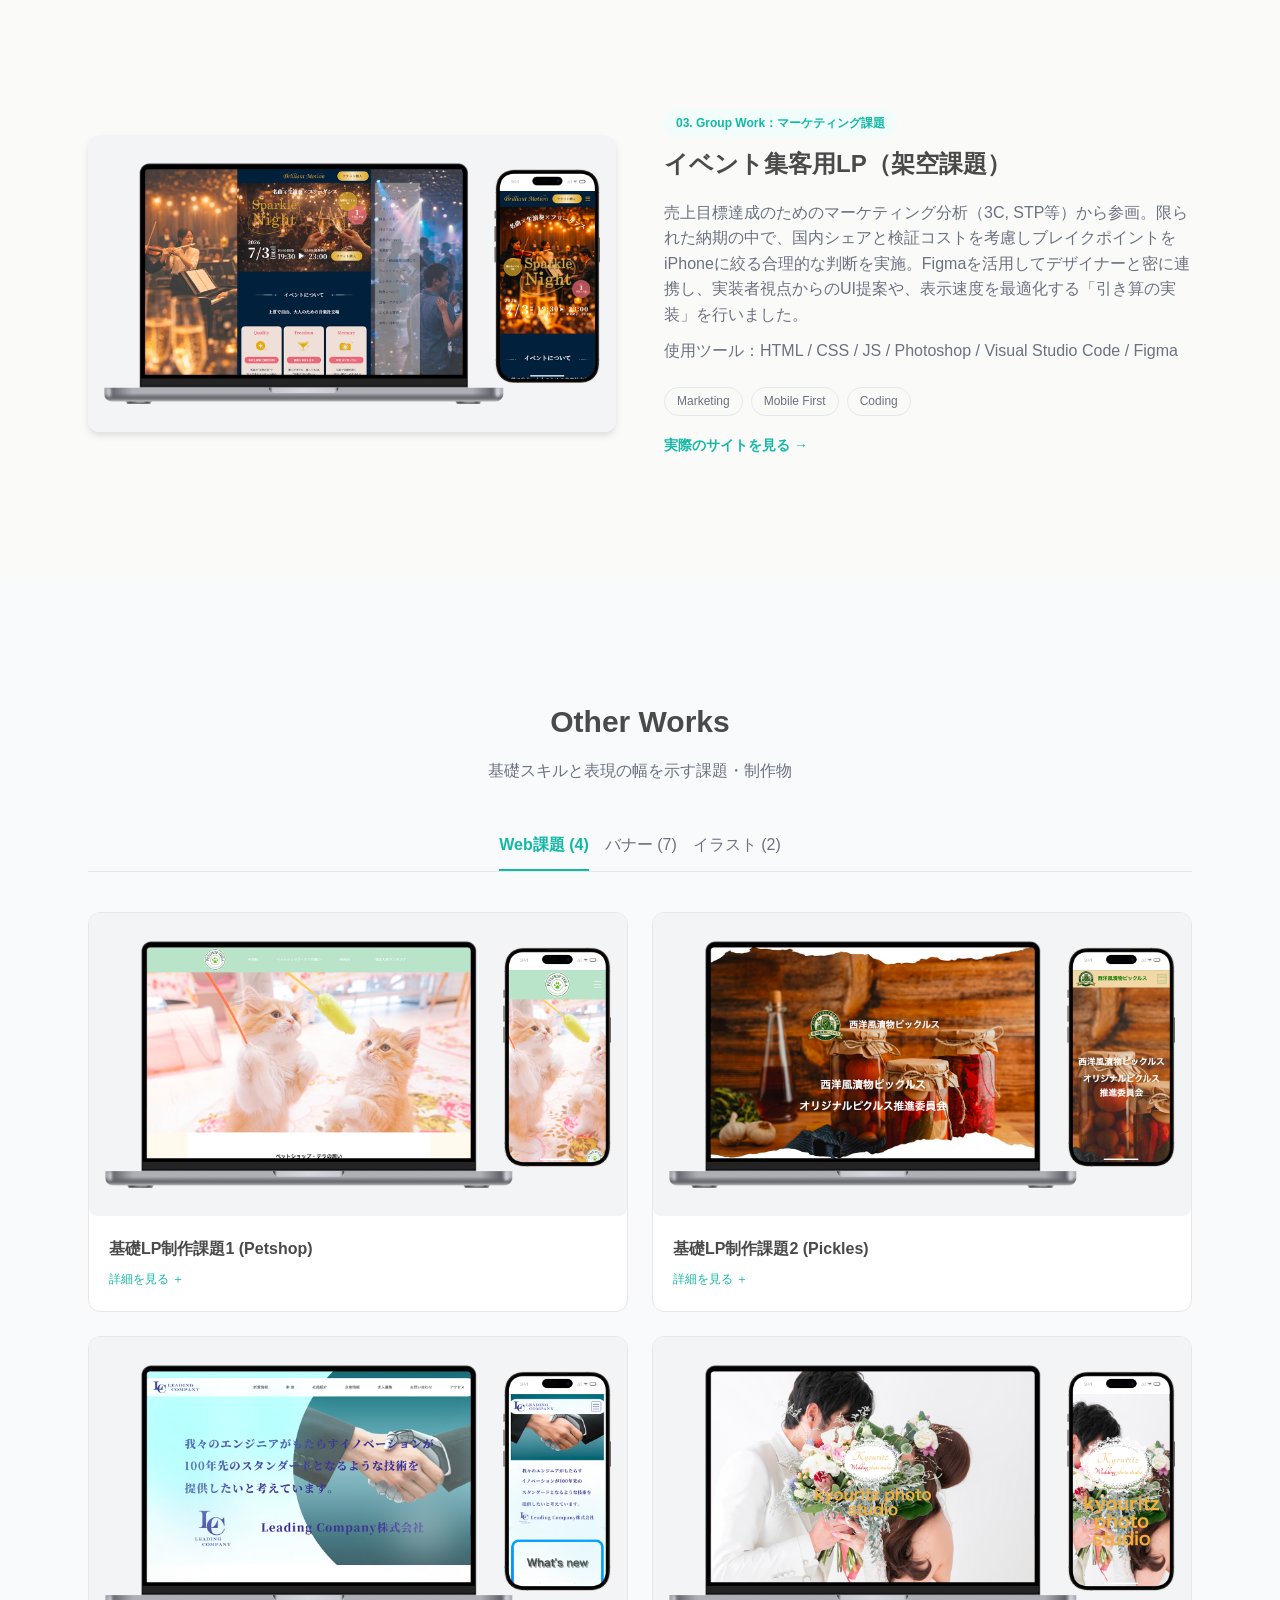
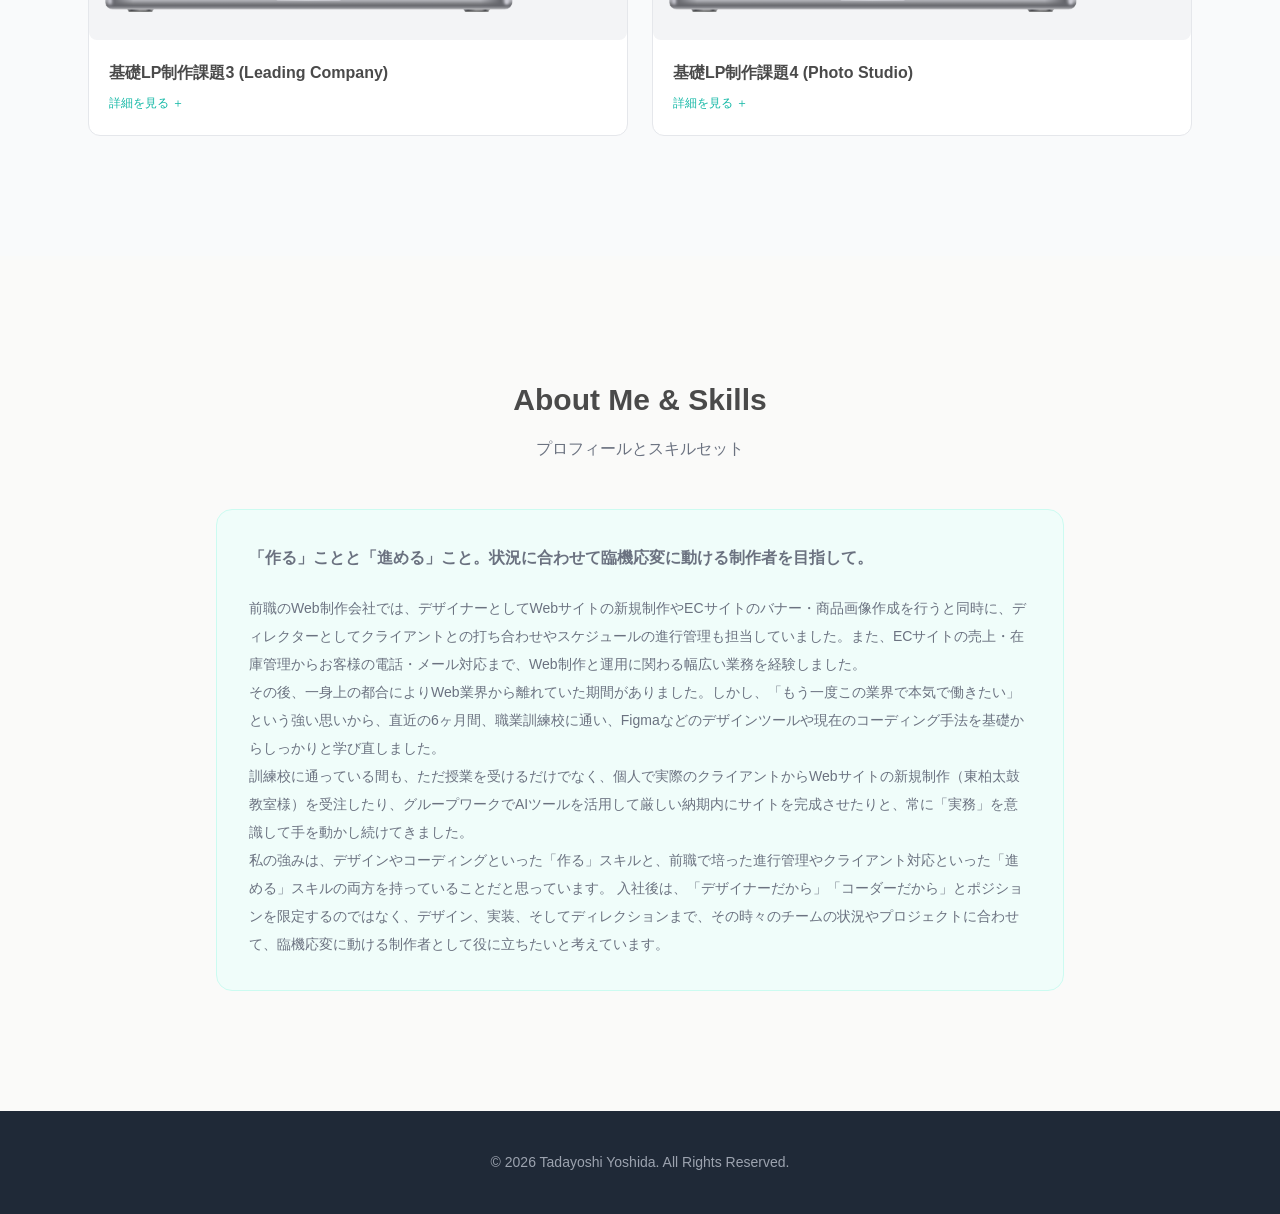
==== commit fef662af: "Add files via upload" ====
--- a/index.html
+++ b/index.html
@@ -16,7 +16,10 @@
     <!-- Header -->
     <header class="header">
         <div class="header-inner">
-            <div class="logo">Tadayoshi Yoshida<br>My Portfolio</div>
+            <div class="logo">
+                <span class="logo-name">Tadayoshi Yoshida</span><br>
+                <span class="logo-sub">My Portfolio</span>
+            </div>
             <button class="hamburger" id="js-hamburger">
                 <span></span>
                 <span></span>
--- a/style.css
+++ b/style.css
@@ -89,7 +89,7 @@
     height: 64px;
     background-color: rgba(255, 255, 255, 0.95);
     border-bottom: 1px solid var(--color-border);
-    z-index: 50; /* モーダルより下、他の要素より上に設定 */
+    z-index: 50; 
 }
 
 .header-inner {
@@ -103,10 +103,24 @@
 }
 
 .logo {
-    width: 100%;
+    white-space: nowrap; 
+    line-height: 1.2; 
+    z-index: 60;
+}
+
+.logo-name {
     font-size: 18px;
     font-weight: bold;
-    z-index: 60; /* メニューが開いた時もロゴは上に表示 */
+    color: var(--color-text);
+    letter-spacing: 0.05em; 
+}
+
+.logo-sub {
+    font-size: 11px;
+    font-weight: normal;
+    color: var(--color-text-light); 
+    letter-spacing: 0.1em;
+    text-transform: uppercase; 
 }
 
 /* --- ハンバーガーボタン（スマホのみ表示） --- */
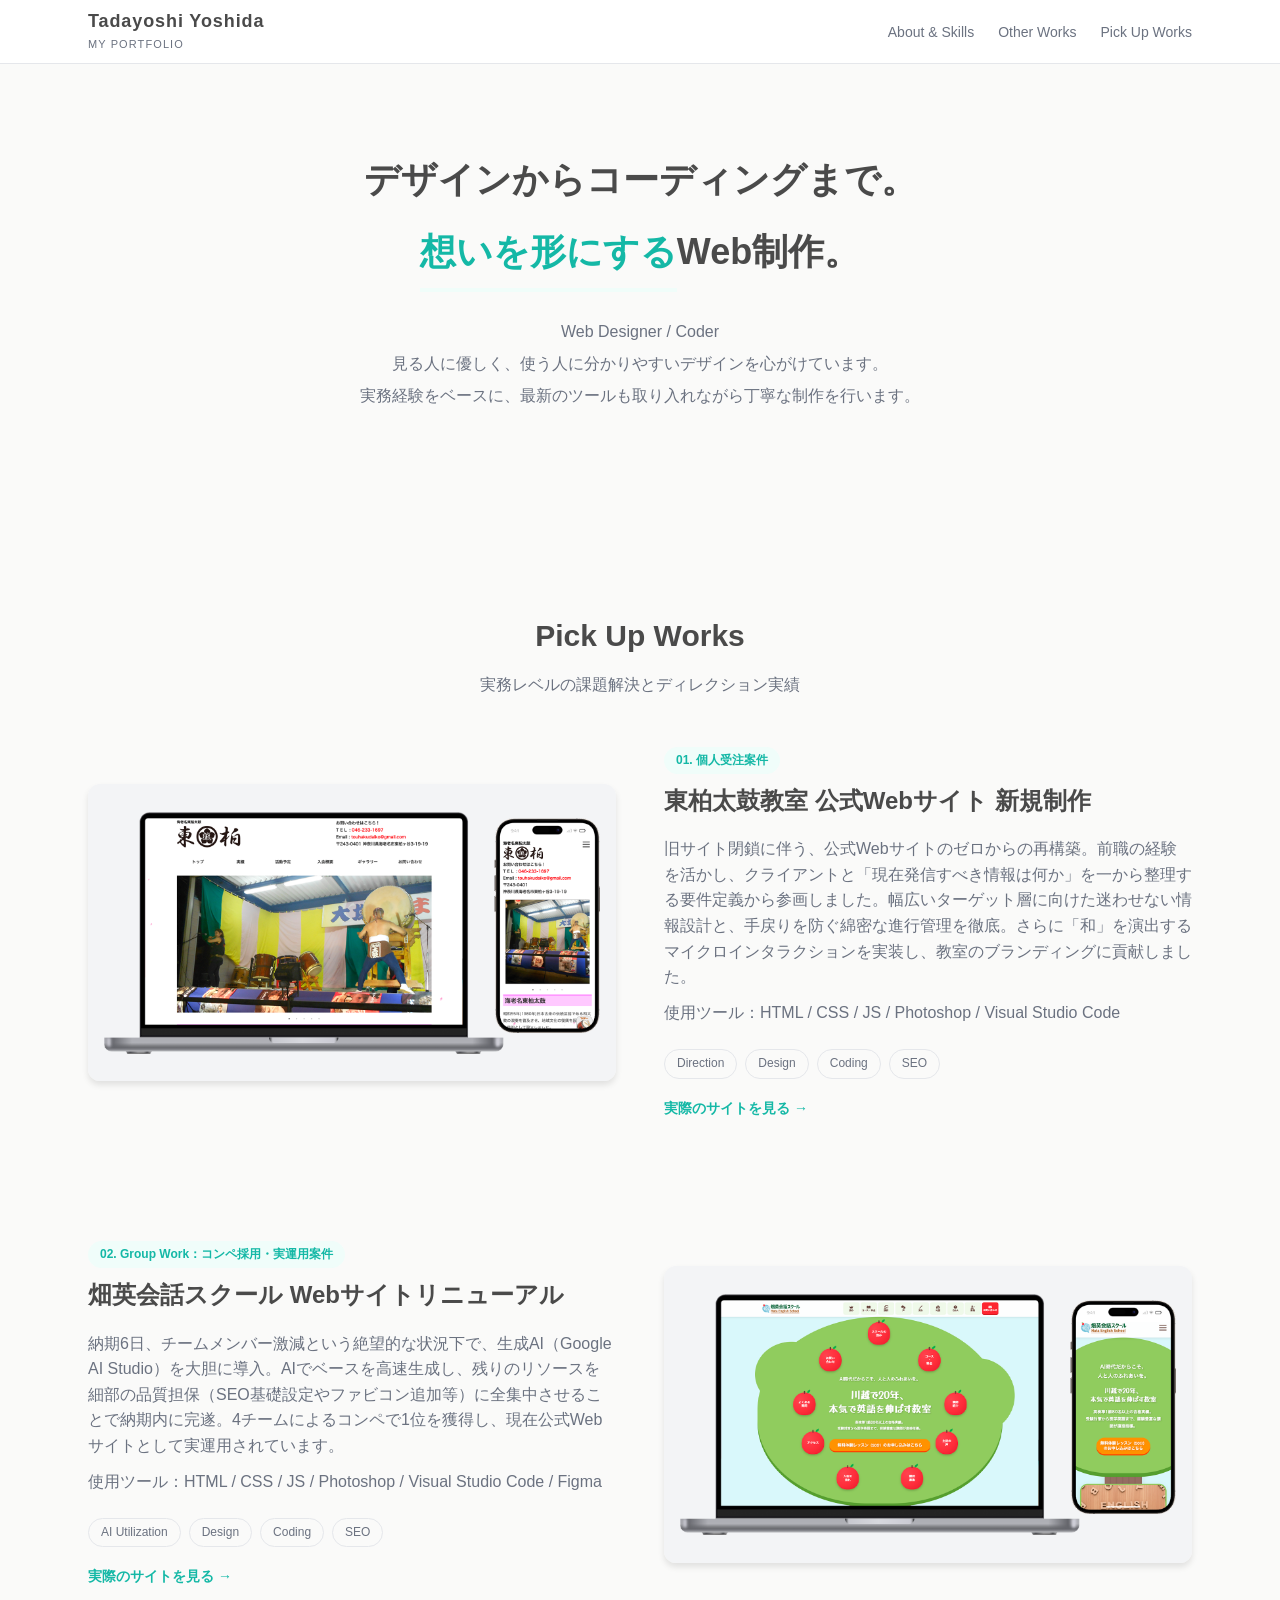
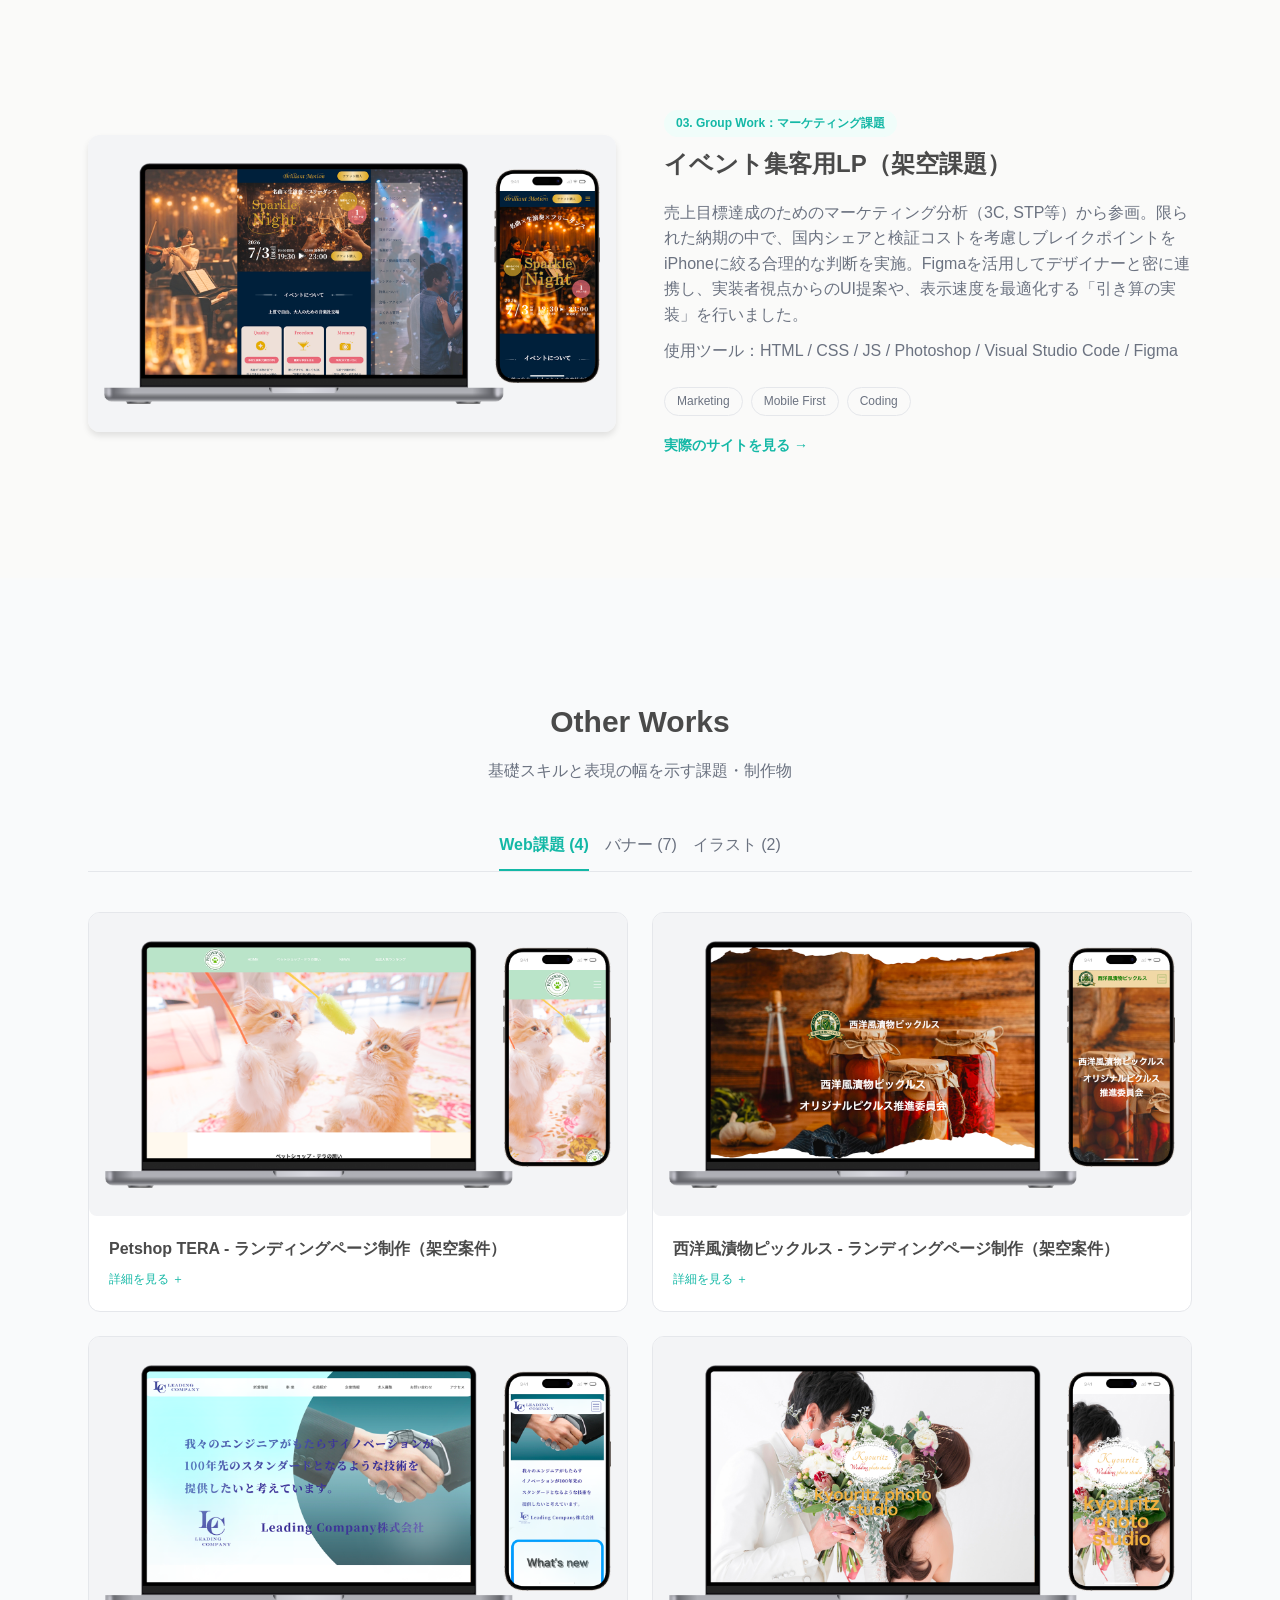
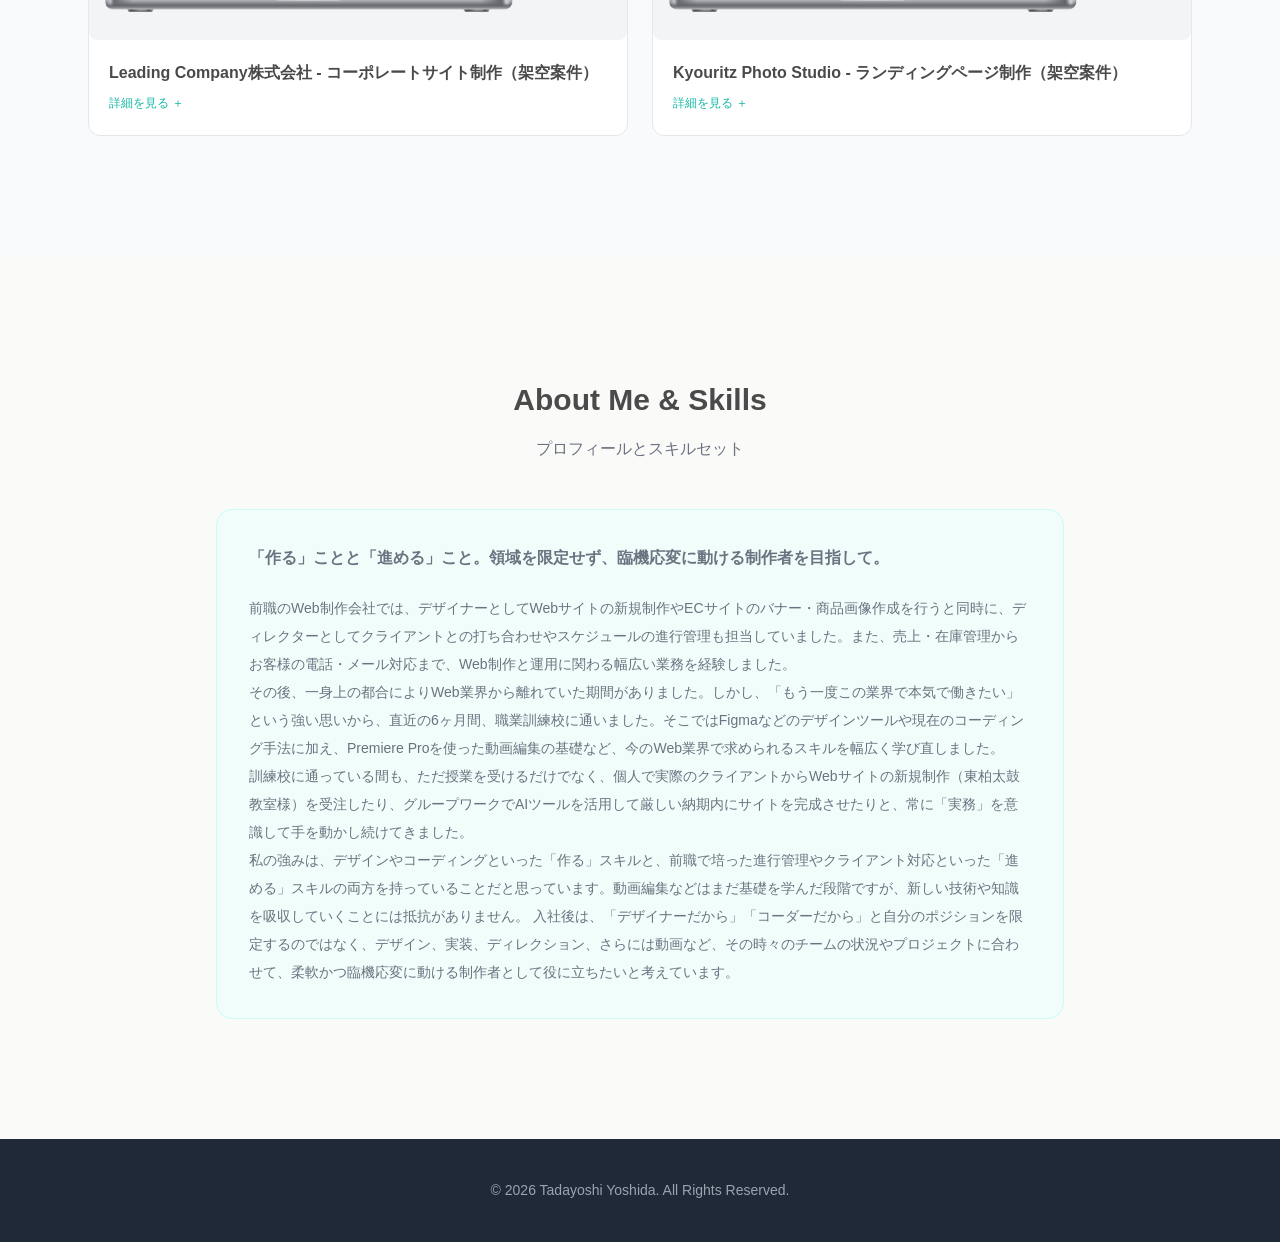
==== commit 09e1183c: "Add files via upload" ====
--- a/index.html
+++ b/index.html
@@ -160,69 +160,76 @@
                 <div id="tab-web" class="tab-content active">
                     <div class="grid-col2">
                         <!-- ★ Web課題 1 -->
-                        <div class="card modal-open" data-title="基礎LP制作課題1 (Petshop) / Single Page"
-                            data-desc="課指示書を元にペットショップのサイトを制作。HTML / CSS / JavaScript / Photoshop を用いてデザインを考えコーディング。レスポンシブ対応済み。"
-                            data-tags="HTML / CSS / JavaScript / Photoshop"
+                        <div class="card modal-open" data-title="Petshop TERA - ランディングページ制作（架空案件）"
+                            data-desc="【概要】職業訓練校の課題として、架空のペットショップのLPを制作しました。提供された指示書を元に、ターゲット層の選定からデザイン、コーディングまでを一貫して担当しています。
+                            【デザインの意図】初めてペットを迎えるご家族や女性をターゲットに想定し、安心感と清潔感が伝わるよう淡いグリーンを基調にしました。可愛い動物たちの写真が一番の魅力になるよう、余白を広めにとって写真が引き立つレイアウトを心がけています。"
+                            data-tags="HTML / CSS / JavaScript / Photoshop / VS Code"
                             data-link="https://tadayoshi-yoshida.github.io/petshop-tera/index.html"
                             data-link-text="実際のサイトを見る &rarr;" data-img="img/web01.png">
                             <!-- モーダルで開く大きな画像 -->
                             <div class="card-img">
                                 <div class="img-placeholder">
-                                    <img src="img/web01.png" alt="基礎LP制作課題1 (Petshop)">
+                                    <img src="img/web01.png" alt="Petshop TERA - ランディングページ制作（架空案件）">
                                 </div>
                             </div>
                             <div class="card-body">
-                                <h3 class="card-title">基礎LP制作課題1 (Petshop)</h3>
+                                <h3 class="card-title">Petshop TERA - ランディングページ制作（架空案件）</h3>
                                 <span class="card-more">詳細を見る ＋</span>
                             </div>
                         </div>
 
                         <!-- Web課題 2 -->
-                        <div class="card modal-open" data-title="基礎LP制作課題2 (Pickles) / Single Page"
-                            data-desc="指示書を元にピクルスショップのサイトを制作。HTML / JavaScript / CSS / Photoshop / Canva を用いてデザインを考えコーディング。ロゴの作成指示のもと、ロゴの制作。（※野菜をモチーフにしたロゴ）レスポンシブ対応済み。"
-                            data-tags="HTML / CSS / JavaScript / Photoshop / Canva"
+                        <div class="card modal-open" data-title="西洋風漬物ピックルス - ランディングページ制作（架空案件）"
+                            data-desc="【概要】架空のピクルス専門店のランディングページ制作です。提供された指示書を読み込み、サイト全体のデザインとコーディングだけでなく、ブランドの顔となるロゴデザインから一貫して担当しました。
+                            【デザインの意図】商品の魅力である「手作り感」や「オーガニックな温かみ」を伝えるため、背景に木目のテクスチャを使用し、メインビジュアルの境界線には紙をちぎったようなあしらいを取り入れました。ロゴは野菜をモチーフに、信頼感のあるエンブレム風に仕上げています。商品のシズル感（美味しそうな雰囲気）が直感的に伝わるよう、写真の配置や色調補正にもこだわりました。"
+                            data-tags="HTML / CSS / JavaScript / Photoshop / VS Code"
                             data-link="https://tadayoshi-yoshida.github.io/pickles/index.html"
                             data-link-text="実際のサイトを見る &rarr;" data-img="img/web02.png">
                             <div class="card-img">
                                 <div class="img-placeholder">
-                                    <img src="img/web02.png" alt="基礎LP制作課題2 (Pickles)">
+                                    <img src="img/web02.png" alt="西洋風漬物ピックルス - ランディングページ制作（架空案件）">
                                 </div>
                             </div>
                             <div class="card-body">
-                                <h3 class="card-title">基礎LP制作課題2 (Pickles)</h3><span class="card-more">詳細を見る ＋</span>
+                                <h3 class="card-title">西洋風漬物ピックルス - ランディングページ制作（架空案件）</h3><span class="card-more">詳細を見る
+                                    ＋</span>
                             </div>
                         </div>
 
                         <!-- Web課題 3 -->
-                        <div class="card modal-open" data-title="基礎LP制作課題3 (Leading Company) / Multi-Page"
-                            data-desc="指示書を元に、HTML / JavaScript / CSS / Photoshop / Canva を用いてデザインを考え3ページ構成でコーディング。ロゴの作成指示のもと、ロゴの制作。レスポンシブ対応済み。"
-                            data-tags="HTML / CSS / JavaScript / Photoshop / Canva"
+                        <div class="card modal-open" data-title="Leading Company株式会社 - コーポレートサイト制作（架空案件）"
+                            data-desc="【概要】架空のIT企業のコーポレートサイト（トップページ＋下層2ページの計3ページ構成）を制作しました。ロゴデザインから全体のビジュアル作成、コーディングまでを一貫して担当しています。
+                            【デザインの意図】「テクノロジーで未来を創る」という企業のビジョンを表現するため、人間とロボットが握手するビジュアルを採用しました。BtoBの企業サイトとして「信頼感」と「先進性」が伝わるよう、ブルーとホワイトを基調とした直線的でクリーンなレイアウトにしています。これまでのBtoC向け作品とは思考を切り替え、誠実でカッチリとしたトーン＆マナーを意識しました。"
+                            data-tags="HTML / CSS / JavaScript / Photoshop / VS Code"
                             data-link="https://tadayoshi-yoshida.github.io/leading-company/index.html"
                             data-link-text="実際のサイトを見る &rarr;" data-img="img/web03.png">
                             <div class="card-img">
                                 <div class="img-placeholder">
-                                    <img src="img/web03.png" alt="基礎LP制作課題3 (Leading Company)">
+                                    <img src="img/web03.png" alt="Leading Company株式会社 - コーポレートサイト制作（架空案件）">
                                 </div>
                             </div>
                             <div class="card-body">
-                                <h3 class="card-title">基礎LP制作課題3 (Leading Company)</h3><span class="card-more">詳細を見る
+                                <h3 class="card-title">Leading Company株式会社 - コーポレートサイト制作（架空案件）</h3><span
+                                    class="card-more">詳細を見る
                                     ＋</span>
                             </div>
                         </div>
 
                         <!-- Web課題 4 -->
-                        <div class="card modal-open" data-title="基礎LP制作課題4 (Photo Studio) / Single Page / モバイルファースト"
-                            data-desc="指示書を元に、HTML / JavaScript / CSS / Photoshop を用いてデザインを考えコーディング。レイアウトはモバイルファーストで制作。レスポンシブ対応済み。"
-                            data-tags="HTML / CSS / JavaScript / Photoshop"
+                        <div class="card modal-open" data-title="Kyouritz Photo Studio - ランディングページ制作（架空案件）"
+                            data-desc="【概要】架空のウェディングフォトスタジオのランディングページ制作です。提供された指示書を元に、デザインからコーディングまでを担当しました。
+                            【デザインの意図】一生に一度の特別な瞬間を切り取るフォトスタジオとして、幸せで華やかな雰囲気が直感的に伝わるよう、写真を大きく見せるレイアウトにこだわりました。ターゲットとなるプレ花嫁の方々がスマートフォンで閲覧することを第一に想定し、ボタンの押しやすさや文字の読みやすさなど、スマホでのUI/UXを最優先にデザインしています。"
+                            data-tags="HTML / CSS / JavaScript / Photoshop / VS Code"
                             data-link="https://tadayoshi-yoshida.github.io/kyouritz-photo-studio/index.html"
                             data-link-text="実際のサイトを見る &rarr;" data-img="img/web04.png">
                             <div class="card-img">
                                 <div class="img-placeholder">
-                                    <img src="img/web04.png" alt="基礎LP制作課題4 (Photo Studio)">
+                                    <img src="img/web04.png" alt="Kyouritz Photo Studio - ランディングページ制作（架空案件）">
                                 </div>
                             </div>
                             <div class="card-body">
-                                <h3 class="card-title">基礎LP制作課題4 (Photo Studio)</h3><span class="card-more">詳細を見る
+                                <h3 class="card-title">Kyouritz Photo Studio - ランディングページ制作（架空案件）</h3><span
+                                    class="card-more">詳細を見る
                                     ＋</span>
                             </div>
                         </div>
@@ -320,14 +327,15 @@
                     <p class="section-subtitle">プロフィールとスキルセット</p>
                 </div>
                 <div class="about-box">
-                    <h4 class="about-title">「作る」ことと「進める」こと。状況に合わせて臨機応変に動ける制作者を目指して。</h4>
+                    <h4 class="about-title">「作る」ことと「進める」こと。領域を限定せず、臨機応変に動ける制作者を目指して。</h4>
                     <p class="about-text">
-                        前職のWeb制作会社では、デザイナーとしてWebサイトの新規制作やECサイトのバナー・商品画像作成を行うと同時に、ディレクターとしてクライアントとの打ち合わせやスケジュールの進行管理も担当していました。また、ECサイトの売上・在庫管理からお客様の電話・メール対応まで、Web制作と運用に関わる幅広い業務を経験しました。<br>
-                        その後、一身上の都合によりWeb業界から離れていた期間がありました。しかし、「もう一度この業界で本気で働きたい」という強い思いから、直近の6ヶ月間、職業訓練校に通い、Figmaなどのデザインツールや現在のコーディング手法を基礎からしっかりと学び直しました。<br>
+                        前職のWeb制作会社では、デザイナーとしてWebサイトの新規制作やECサイトのバナー・商品画像作成を行うと同時に、ディレクターとしてクライアントとの打ち合わせやスケジュールの進行管理も担当していました。また、売上・在庫管理からお客様の電話・メール対応まで、Web制作と運用に関わる幅広い業務を経験しました。<br>
+                        その後、一身上の都合によりWeb業界から離れていた期間がありました。しかし、「もう一度この業界で本気で働きたい」という強い思いから、直近の6ヶ月間、職業訓練校に通いました。そこではFigmaなどのデザインツールや現在のコーディング手法に加え、Premiere
+                        Proを使った動画編集の基礎など、今のWeb業界で求められるスキルを幅広く学び直しました。<br>
                         訓練校に通っている間も、ただ授業を受けるだけでなく、個人で実際のクライアントからWebサイトの新規制作（東柏太鼓教室様）を受注したり、グループワークでAIツールを活用して厳しい納期内にサイトを完成させたりと、常に「実務」を意識して手を動かし続けてきました。<br>
-                        私の強みは、デザインやコーディングといった「作る」スキルと、前職で培った進行管理やクライアント対応といった「進める」スキルの両方を持っていることだと思っています。<bt>
-                            入社後は、「デザイナーだから」「コーダーだから」とポジションを限定するのではなく、デザイン、実装、そしてディレクションまで、その時々のチームの状況やプロジェクトに合わせて、臨機応変に動ける制作者として役に立ちたいと考えています。<br>
-
+                        私の強みは、デザインやコーディングといった「作る」スキルと、前職で培った進行管理やクライアント対応といった「進める」スキルの両方を持っていることだと思っています。動画編集などはまだ基礎を学んだ段階ですが、新しい技術や知識を吸収していくことには抵抗がありません。
+                        <bt>
+                            入社後は、「デザイナーだから」「コーダーだから」と自分のポジションを限定するのではなく、デザイン、実装、ディレクション、さらには動画など、その時々のチームの状況やプロジェクトに合わせて、柔軟かつ臨機応変に動ける制作者として役に立ちたいと考えています。<br>
                     </p>
                 </div>
             </div>
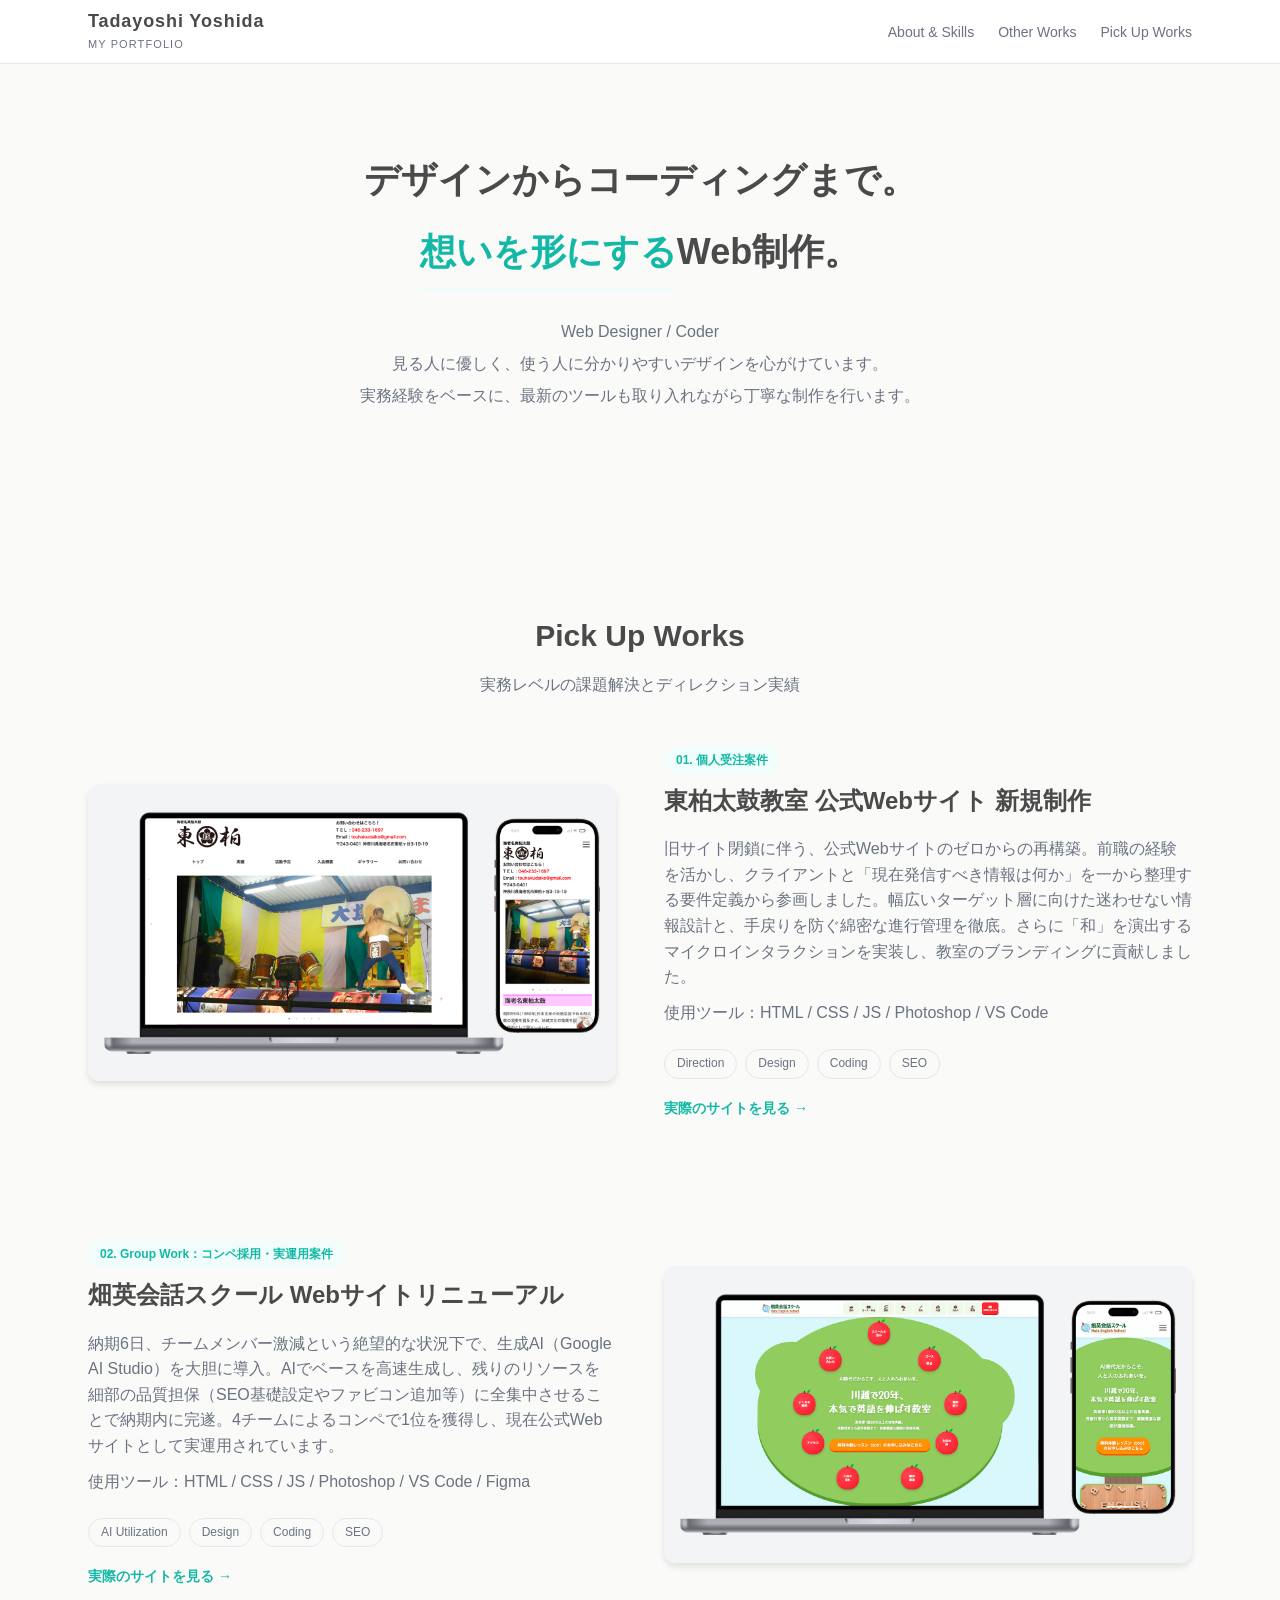
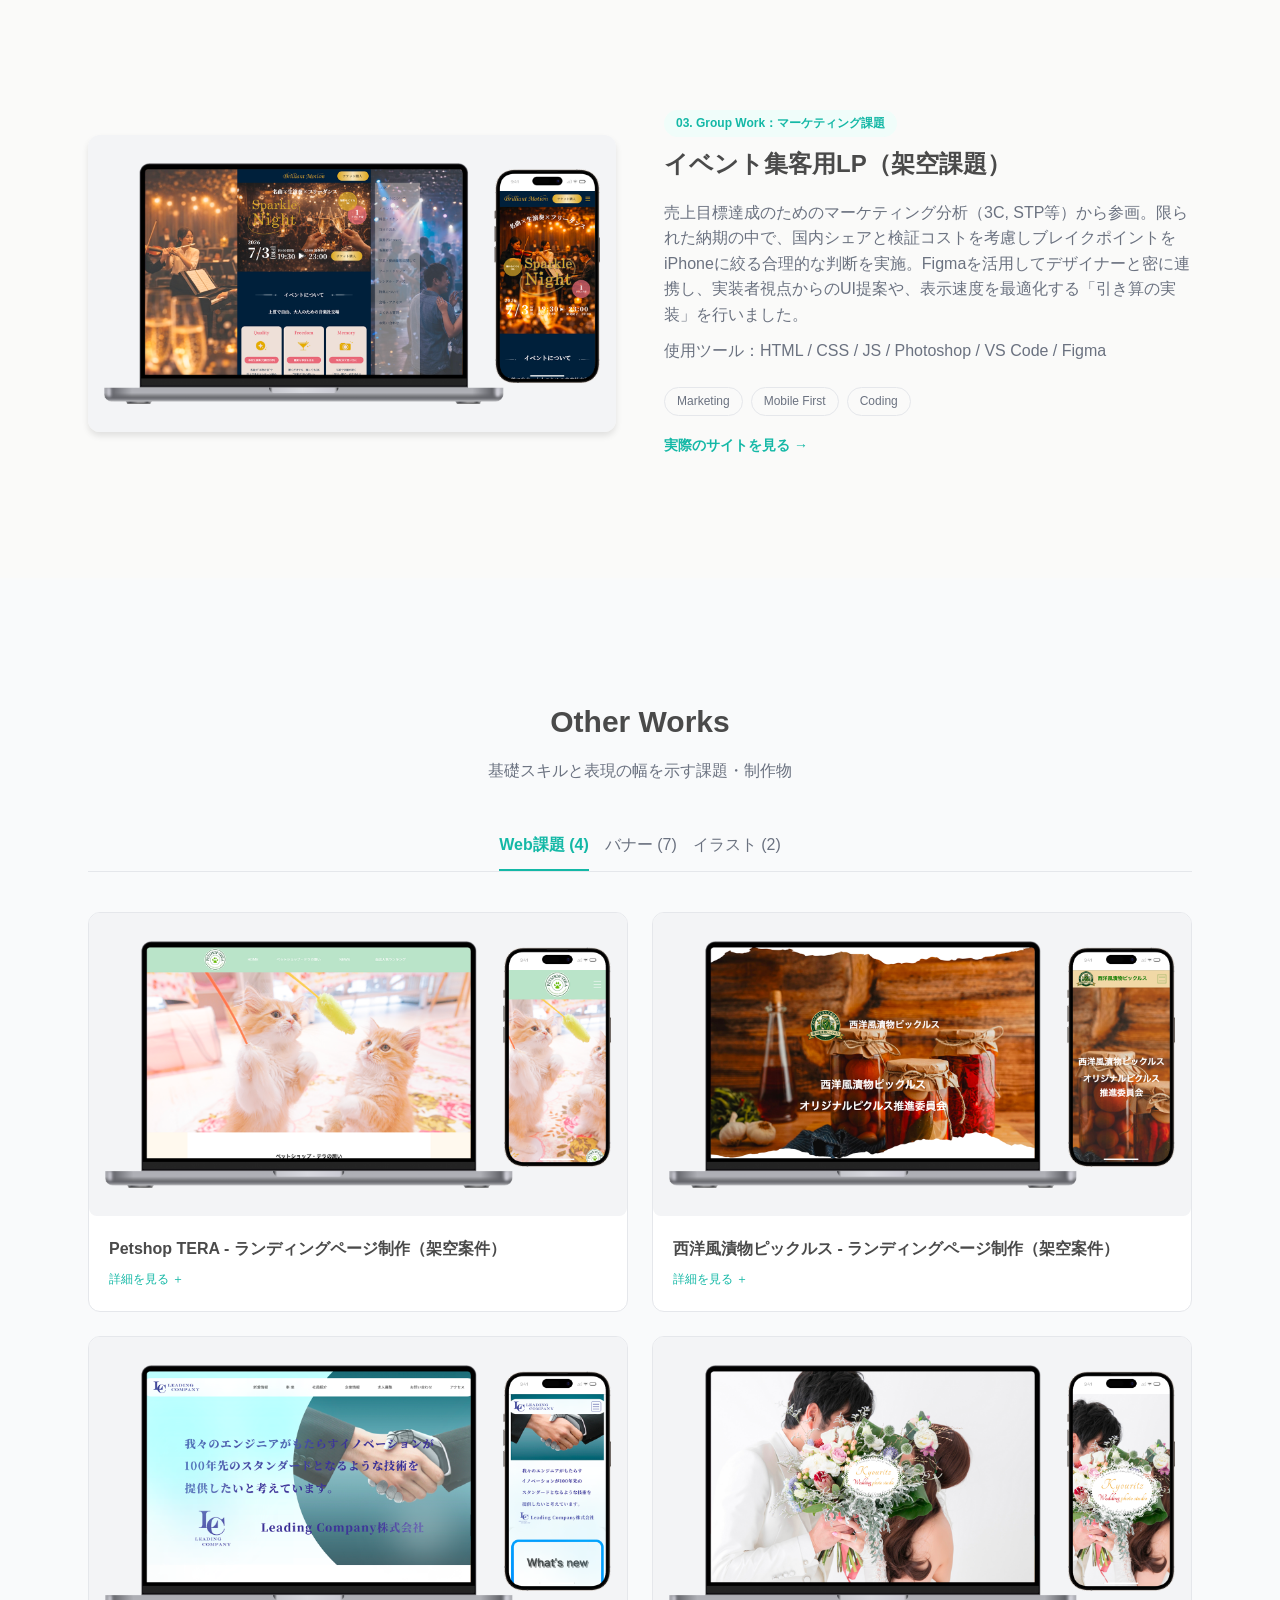
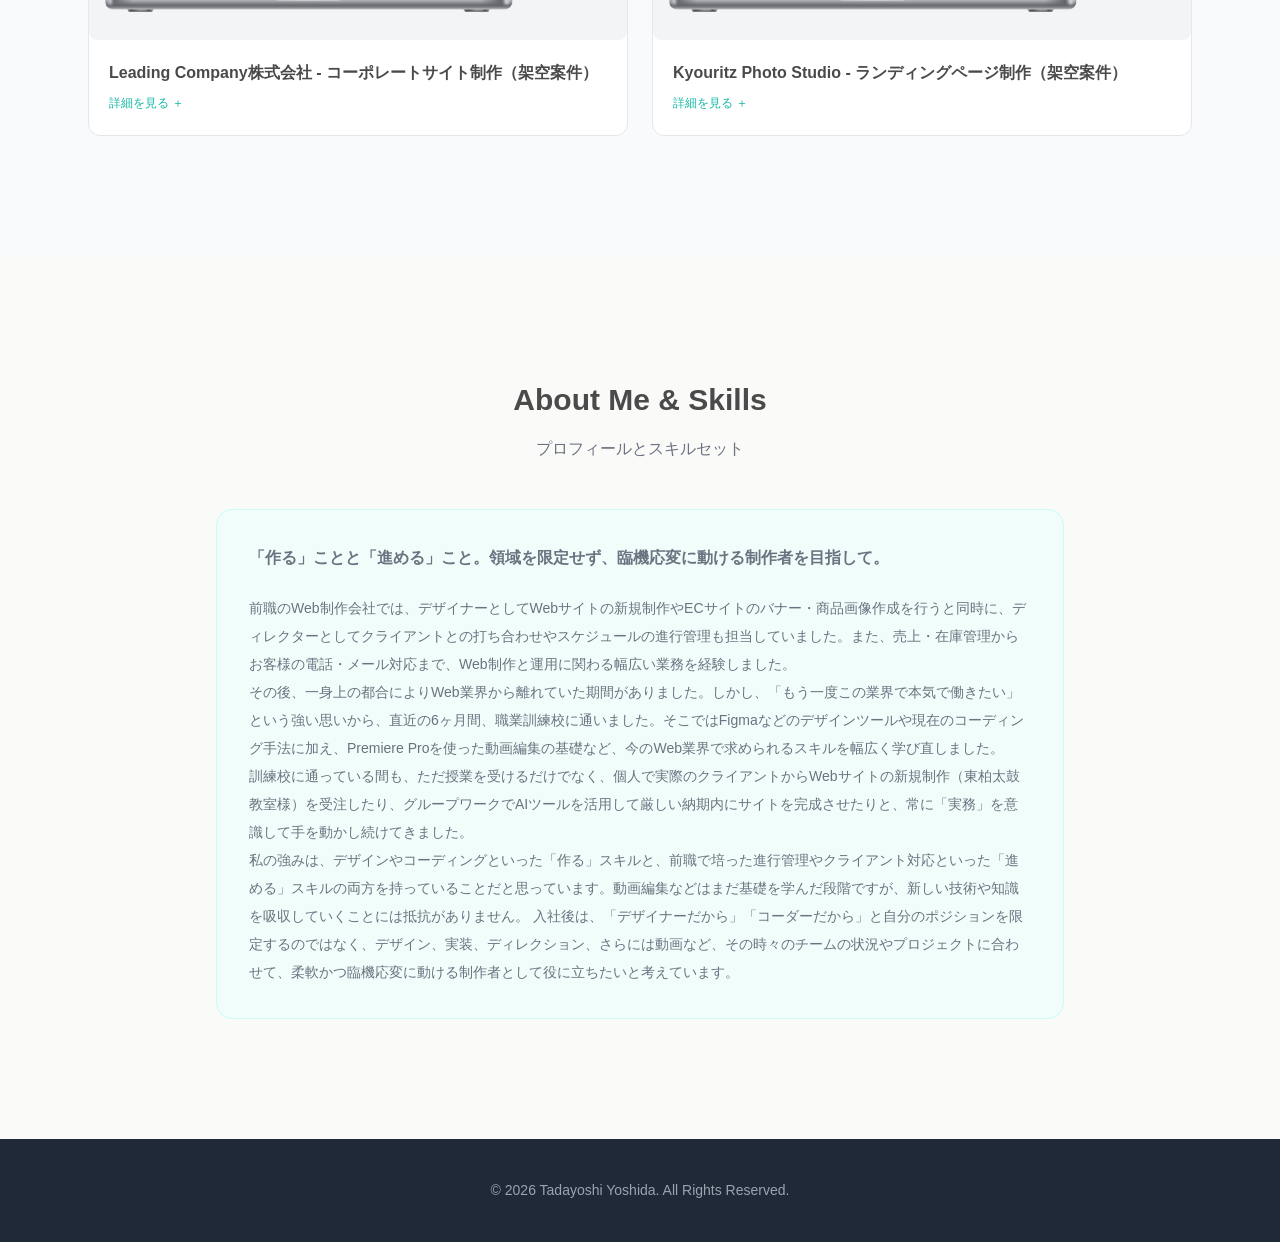
==== commit 81545225: "Add files via upload" ====
--- a/index.html
+++ b/index.html
@@ -72,7 +72,7 @@
                             <h3 class="work-title">東柏太鼓教室 公式Webサイト 新規制作</h3>
                             <p class="work-desc">
                                 旧サイト閉鎖に伴う、公式Webサイトのゼロからの再構築。前職の経験を活かし、クライアントと「現在発信すべき情報は何か」を一から整理する要件定義から参画しました。幅広いターゲット層に向けた迷わせない情報設計と、手戻りを防ぐ綿密な進行管理を徹底。さらに「和」を演出するマイクロインタラクションを実装し、教室のブランディングに貢献しました。<br>
-                                <span class="work-skil">使用ツール：HTML / CSS / JS / Photoshop / Visual Studio Code</span>
+                                <span class="work-skil">使用ツール：HTML / CSS / JS / Photoshop / VS Code</span>
                             </p>
                             <ul class="tag-list">
                                 <li>Direction</li>
@@ -98,7 +98,7 @@
                             <p class="work-desc">
                                 納期6日、チームメンバー激減という絶望的な状況下で、生成AI（Google AI
                                 Studio）を大胆に導入。AIでベースを高速生成し、残りのリソースを細部の品質担保（SEO基礎設定やファビコン追加等）に全集中させることで納期内に完遂。4チームによるコンペで1位を獲得し、現在公式Webサイトとして実運用されています。<br>
-                                <span class="work-skil">使用ツール：HTML / CSS / JS / Photoshop / Visual Studio Code /
+                                <span class="work-skil">使用ツール：HTML / CSS / JS / Photoshop / VS Code /
                                     Figma</span>
                             </p>
                             <ul class="tag-list">
@@ -125,7 +125,7 @@
                             <p class="work-desc">
                                 売上目標達成のためのマーケティング分析（3C,
                                 STP等）から参画。限られた納期の中で、国内シェアと検証コストを考慮しブレイクポイントをiPhoneに絞る合理的な判断を実施。Figmaを活用してデザイナーと密に連携し、実装者視点からのUI提案や、表示速度を最適化する「引き算の実装」を行いました。<br>
-                                <span class="work-skil">使用ツール：HTML / CSS / JS / Photoshop / Visual Studio Code /
+                                <span class="work-skil">使用ツール：HTML / CSS / JS / Photoshop / VS Code /
                                     Figma</span>
                             </p>
                             <ul class="tag-list">
@@ -161,8 +161,12 @@
                     <div class="grid-col2">
                         <!-- ★ Web課題 1 -->
                         <div class="card modal-open" data-title="Petshop TERA - ランディングページ制作（架空案件）"
-                            data-desc="【概要】職業訓練校の課題として、架空のペットショップのLPを制作しました。提供された指示書を元に、ターゲット層の選定からデザイン、コーディングまでを一貫して担当しています。
-                            【デザインの意図】初めてペットを迎えるご家族や女性をターゲットに想定し、安心感と清潔感が伝わるよう淡いグリーンを基調にしました。可愛い動物たちの写真が一番の魅力になるよう、余白を広めにとって写真が引き立つレイアウトを心がけています。"
+                            data-desc="【概要】
+職業訓練校の課題として、架空のペットショップのLPを制作しました。提供された指示書を元に、ターゲット層の選定からデザイン、コーディングまでを一貫して担当しています。
+【デザインの意図】
+初めてペットを迎えるご家族や女性をターゲットに想定し、安心感と清潔感が伝わるよう淡いグリーンを基調にしました。可愛い動物たちの写真が一番の魅力になるよう、余白を広めにとって写真が引き立つレイアウトを心がけています。また、初めてサイトを訪れた方でも迷わないよう、メニューの配置や情報の優先順位をシンプルに整理しました。
+【コーディングの工夫】
+ユーザーがサイトを回遊しやすくするため、jQueryプラグイン（SlickやMagnific Popup）を導入し、メインビジュアルのスライドショーや画像の拡大表示を実装しました。また、スマートフォンでの閲覧を重視し、800pxを分岐点としたレスポンシブ対応を行っています。特にハンバーガーメニューの実装では、ユーザーが操作しやすいようアニメーションの動きやメニューの展開速度を細かく調整しました。基礎的なHTML/CSSのマークアップを丁寧に積み重ね、どのデバイスでも崩れのない表示を徹底しています。"
                             data-tags="HTML / CSS / JavaScript / Photoshop / VS Code"
                             data-link="https://tadayoshi-yoshida.github.io/petshop-tera/index.html"
                             data-link-text="実際のサイトを見る &rarr;" data-img="img/web01.png">
@@ -180,9 +184,13 @@
 
                         <!-- Web課題 2 -->
                         <div class="card modal-open" data-title="西洋風漬物ピックルス - ランディングページ制作（架空案件）"
-                            data-desc="【概要】架空のピクルス専門店のランディングページ制作です。提供された指示書を読み込み、サイト全体のデザインとコーディングだけでなく、ブランドの顔となるロゴデザインから一貫して担当しました。
-                            【デザインの意図】商品の魅力である「手作り感」や「オーガニックな温かみ」を伝えるため、背景に木目のテクスチャを使用し、メインビジュアルの境界線には紙をちぎったようなあしらいを取り入れました。ロゴは野菜をモチーフに、信頼感のあるエンブレム風に仕上げています。商品のシズル感（美味しそうな雰囲気）が直感的に伝わるよう、写真の配置や色調補正にもこだわりました。"
-                            data-tags="HTML / CSS / JavaScript / Photoshop / VS Code"
+                            data-desc="【概要】
+ピクルスの持つ「オーガニックな温かみ」と「手作り感」を伝えるため、ナチュラルな色使いとテクスチャを意識しました。ただ情報を並べるだけでなく、スクロールに合わせて背景が動くパララックス効果を取り入れることで、ユーザーがサイトを読み進めるのが楽しくなるような「体験」をデザインしています。
+【デザインの意図】
+商品の魅力である「手作り感」や「オーガニックな温かみ」を伝えるため、背景に木目のテクスチャを使用し、メインビジュアルの境界線には紙をちぎったようなあしらいを取り入れました。ロゴは野菜をモチーフに、信頼感のあるエンブレム風に仕上げています。商品のシズル感（美味しそうな雰囲気）が直感的に伝わるよう、写真の配置や色調補正にもこだわりました。
+【コーディングの工夫】
+サイトに奥行きと動きを出すため、パララックス効果（parallax.js）や、スクロールに合わせて要素がふわっと現れるアニメーション（inview.js）を実装しました。また、メインビジュアルにはスライダー（Slick）を採用し、限られたスペースで商品の魅力を多角的に伝えられるようにしています。単にライブラリを使うだけでなく、ユーザーが読み進めるテンポを考慮し、アニメーションの速度やタイミングを細かく調整することで、心地よい閲覧体験を目指しました。"
+                            data-tags="HTML / CSS / JavaScript / Photoshop / Illustrator / VS Code"
                             data-link="https://tadayoshi-yoshida.github.io/pickles/index.html"
                             data-link-text="実際のサイトを見る &rarr;" data-img="img/web02.png">
                             <div class="card-img">
@@ -198,8 +206,12 @@
 
                         <!-- Web課題 3 -->
                         <div class="card modal-open" data-title="Leading Company株式会社 - コーポレートサイト制作（架空案件）"
-                            data-desc="【概要】架空のIT企業のコーポレートサイト（トップページ＋下層2ページの計3ページ構成）を制作しました。ロゴデザインから全体のビジュアル作成、コーディングまでを一貫して担当しています。
-                            【デザインの意図】「テクノロジーで未来を創る」という企業のビジョンを表現するため、人間とロボットが握手するビジュアルを採用しました。BtoBの企業サイトとして「信頼感」と「先進性」が伝わるよう、ブルーとホワイトを基調とした直線的でクリーンなレイアウトにしています。これまでのBtoC向け作品とは思考を切り替え、誠実でカッチリとしたトーン＆マナーを意識しました。"
+                            data-desc="【概要】
+IT企業として「先進性」と「信頼感」を両立させるため、ブルーを基調としたクリーンな配色を採用しました。トップページでは、p5.js を用いた動的な背景演出を取り入れることで、テクノロジー企業らしい先進的なイメージを視覚的に表現しています。また、ユーザーが情報を探しやすいよう、ナビゲーションの配置や、各セクションの余白を広めにとったレイアウトを意識し、BtoB企業に求められる誠実さを損なわないデザインに仕上げました。
+【デザインの意図】
+「テクノロジーで未来を創る」という企業のビジョンを表現するため、人間とロボットが握手するビジュアルを採用しました。BtoBの企業サイトとして「信頼感」と「先進性」が伝わるよう、ブルーとホワイトを基調とした直線的でクリーンなレイアウトにしています。これまでのBtoC向け作品とは思考を切り替え、誠実でカッチリとしたトーン＆マナーを意識しました。
+【コーディングの工夫】
+複数ページ構成のサイトとして、ヘッダーやフッターなどの共通パーツを管理し、運用・保守がしやすい構造を意識しました。また、サイト全体に動きを持たせるため、スライダー（Slick）やスクロール連動アニメーション（inview.js）、さらに動的背景（p5.js）といった複数のライブラリを導入しています。これらを競合させずにスムーズに動作させるため、JavaScriptの読み込み順や干渉のチェックを徹底しました。PCとスマホで表示を切り替える picture 要素の活用など、デバイスに応じた最適な表示パフォーマンスにも配慮しています。"
                             data-tags="HTML / CSS / JavaScript / Photoshop / VS Code"
                             data-link="https://tadayoshi-yoshida.github.io/leading-company/index.html"
                             data-link-text="実際のサイトを見る &rarr;" data-img="img/web03.png">
@@ -217,8 +229,12 @@
 
                         <!-- Web課題 4 -->
                         <div class="card modal-open" data-title="Kyouritz Photo Studio - ランディングページ制作（架空案件）"
-                            data-desc="【概要】架空のウェディングフォトスタジオのランディングページ制作です。提供された指示書を元に、デザインからコーディングまでを担当しました。
-                            【デザインの意図】一生に一度の特別な瞬間を切り取るフォトスタジオとして、幸せで華やかな雰囲気が直感的に伝わるよう、写真を大きく見せるレイアウトにこだわりました。ターゲットとなるプレ花嫁の方々がスマートフォンで閲覧することを第一に想定し、ボタンの押しやすさや文字の読みやすさなど、スマホでのUI/UXを最優先にデザインしています。"
+                            data-desc="【概要】
+架空のウェディングフォトスタジオのランディングページ制作です。提供された指示書を元に、デザインからコーディングまでを担当しました。
+【デザインの意図】
+一生に一度の特別な瞬間を切り取るフォトスタジオとして、幸せで華やかな雰囲気が直感的に伝わるよう、写真を大きく見せるレイアウトにこだわりました。ターゲットとなるプレ花嫁の方々がスマートフォンで閲覧することを第一に想定し、ボタンの押しやすさや文字の読みやすさなど、スマホでのUI/UXを最優先にデザインしています。
+【コーディングの工夫】
+ターゲットであるプレ花嫁の方が、様々なサイズのスマートフォンで閲覧することを想定し、レスポンシブ対応に最も注力しました。PCからスマホまでどのデバイスで見てもレイアウトが崩れないよう、ブレイクポイントを細かく設定し、余白や画像サイズを丁寧に微調整しています。また、前職での経験を活かし、テーマカラーやコンテンツ幅をCSS変数（:root）で一括管理することで、修正に強く保守性の高いコードになるよう心がけました。"
                             data-tags="HTML / CSS / JavaScript / Photoshop / VS Code"
                             data-link="https://tadayoshi-yoshida.github.io/kyouritz-photo-studio/index.html"
                             data-link-text="実際のサイトを見る &rarr;" data-img="img/web04.png">
--- a/style.css
+++ b/style.css
@@ -619,6 +619,7 @@
     font-size: 14px;
     color: var(--color-text-light);
     margin-bottom: 16px;
+    white-space: pre-wrap;
 }
 
 /* ★ モーダル下部のレイアウト（タグとリンクボタン） */
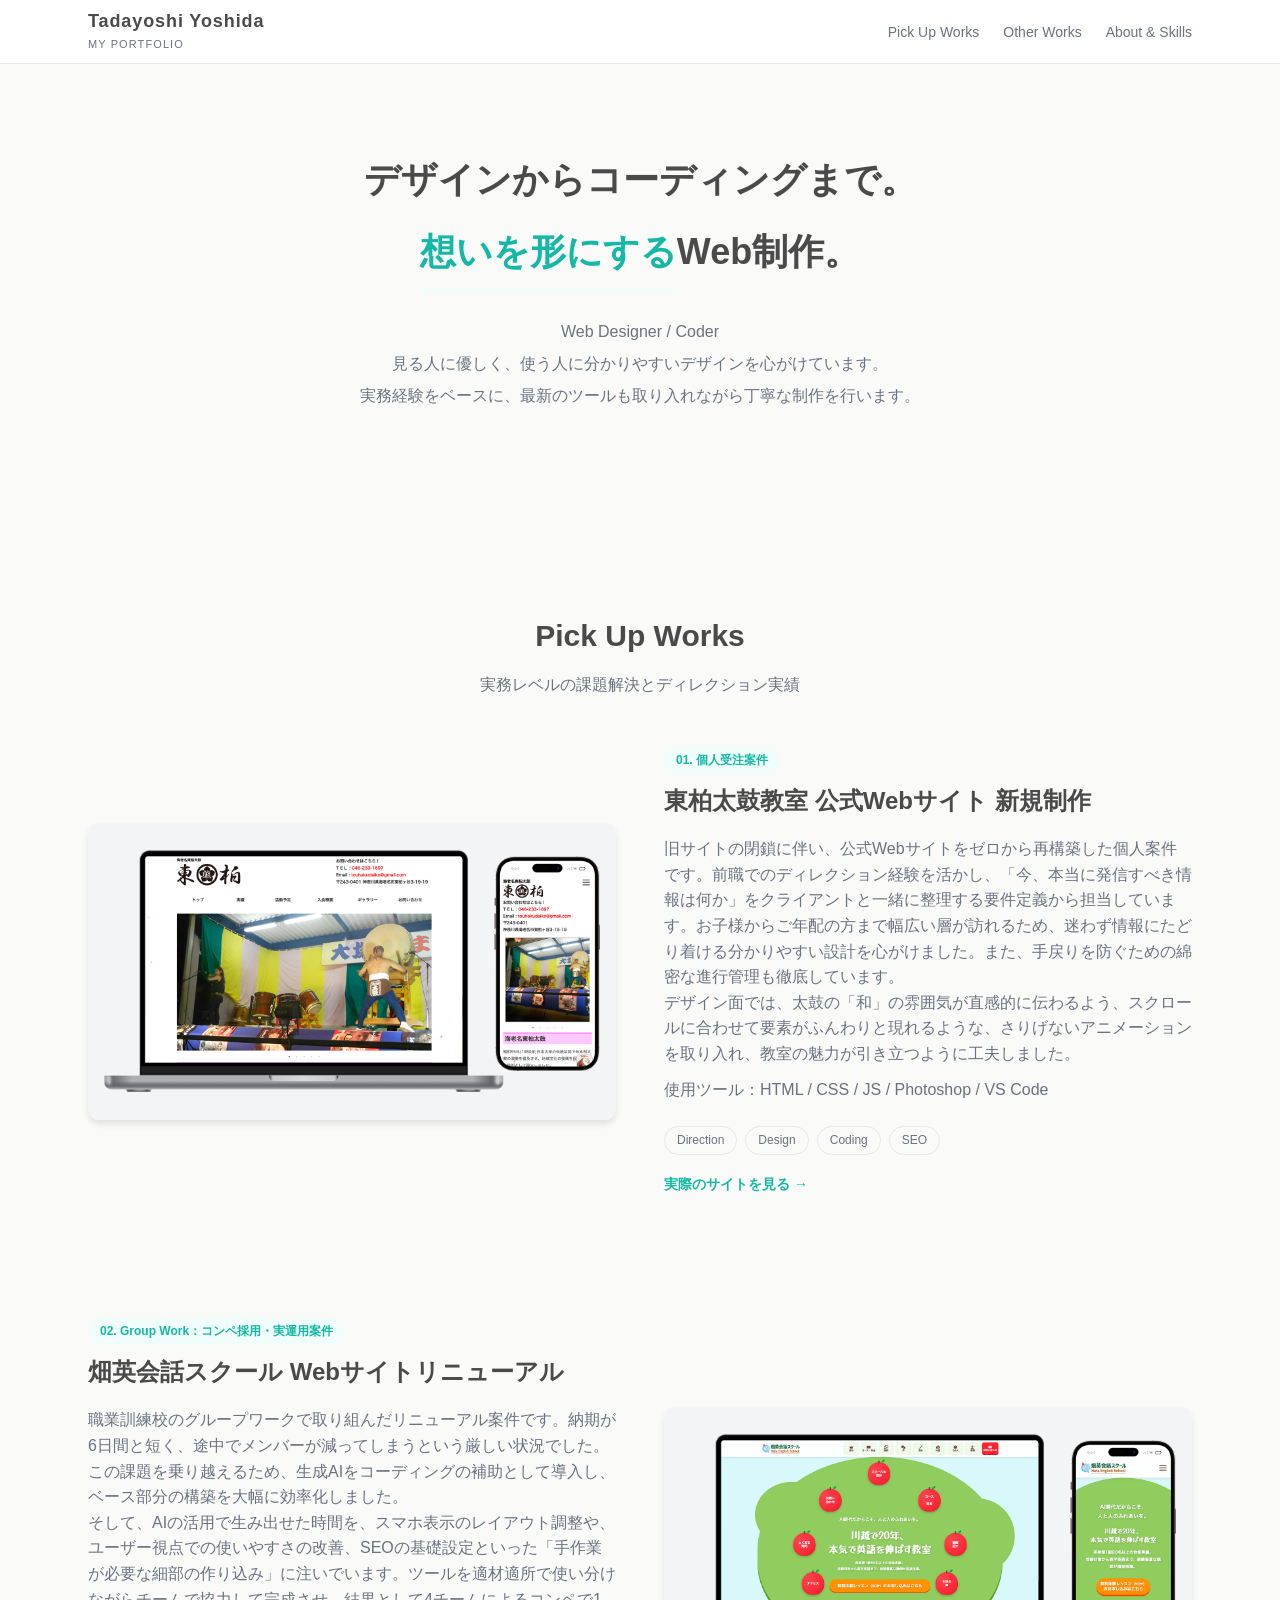
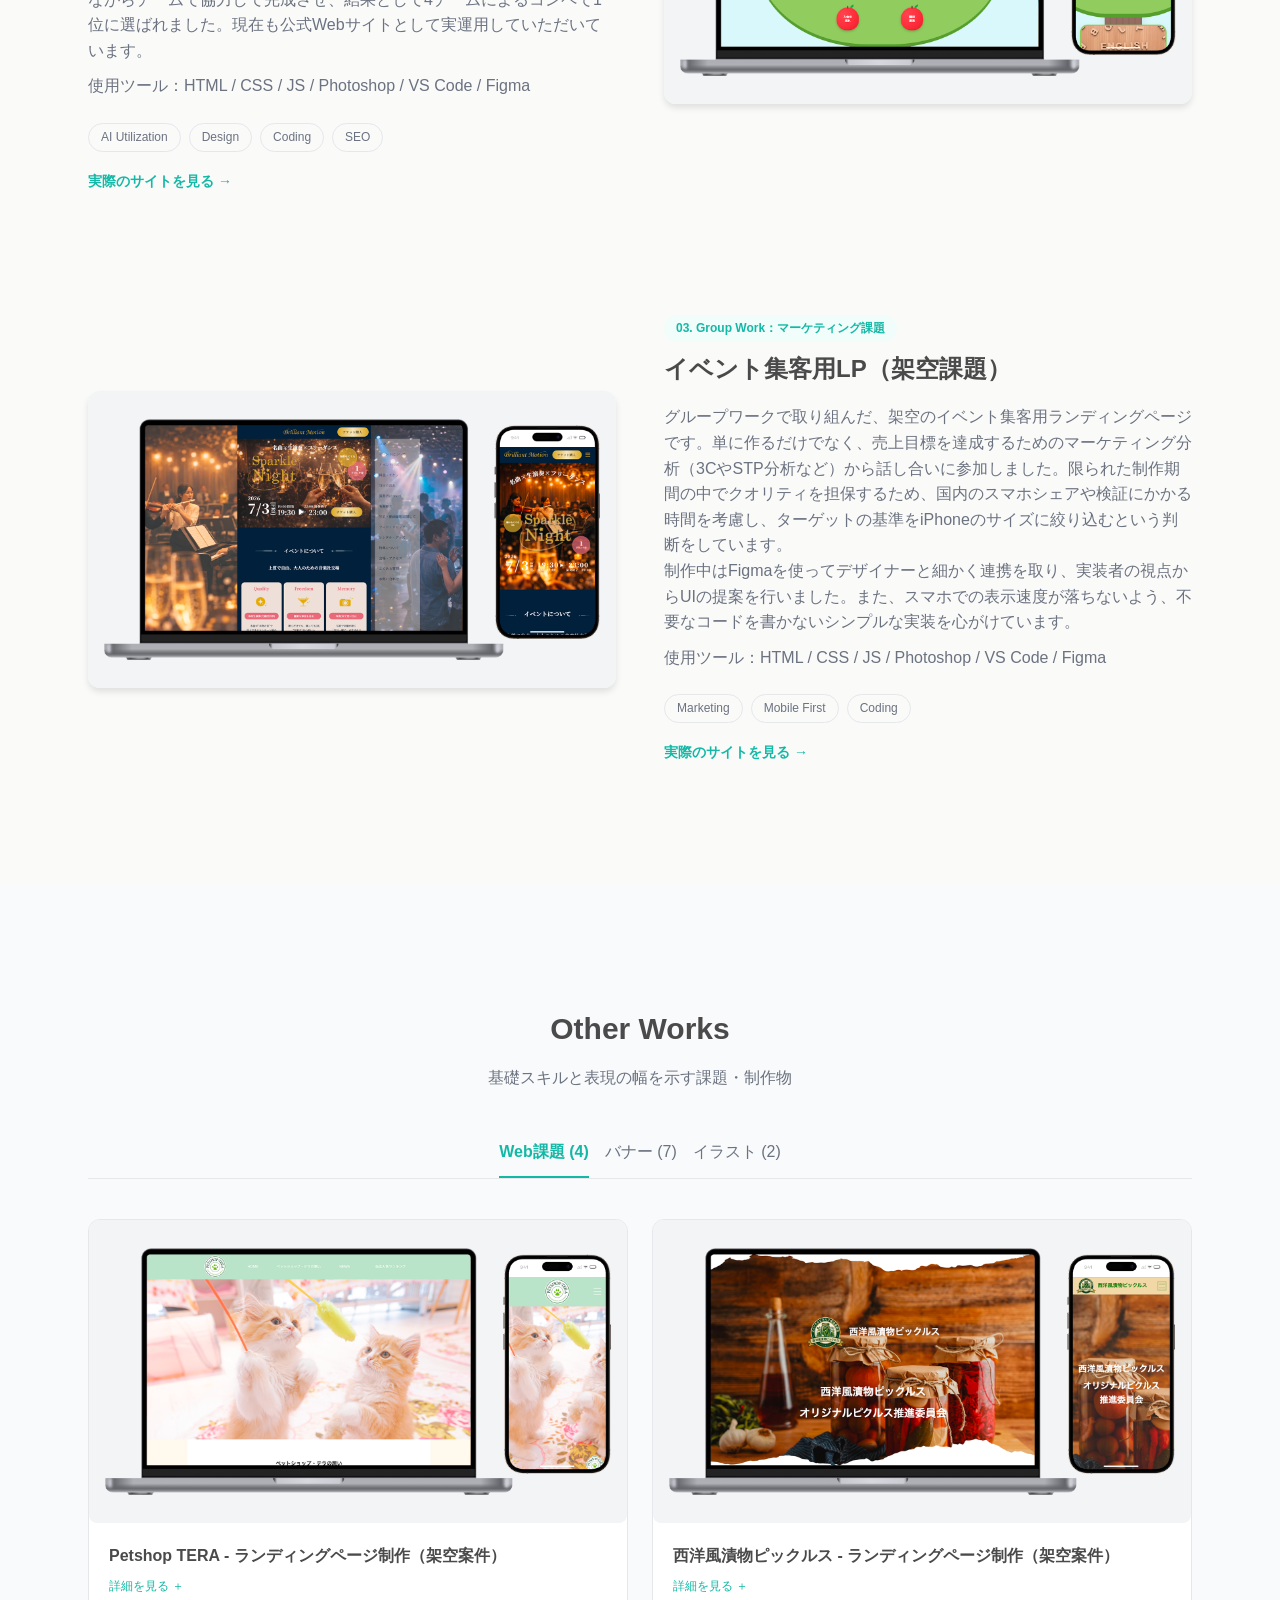
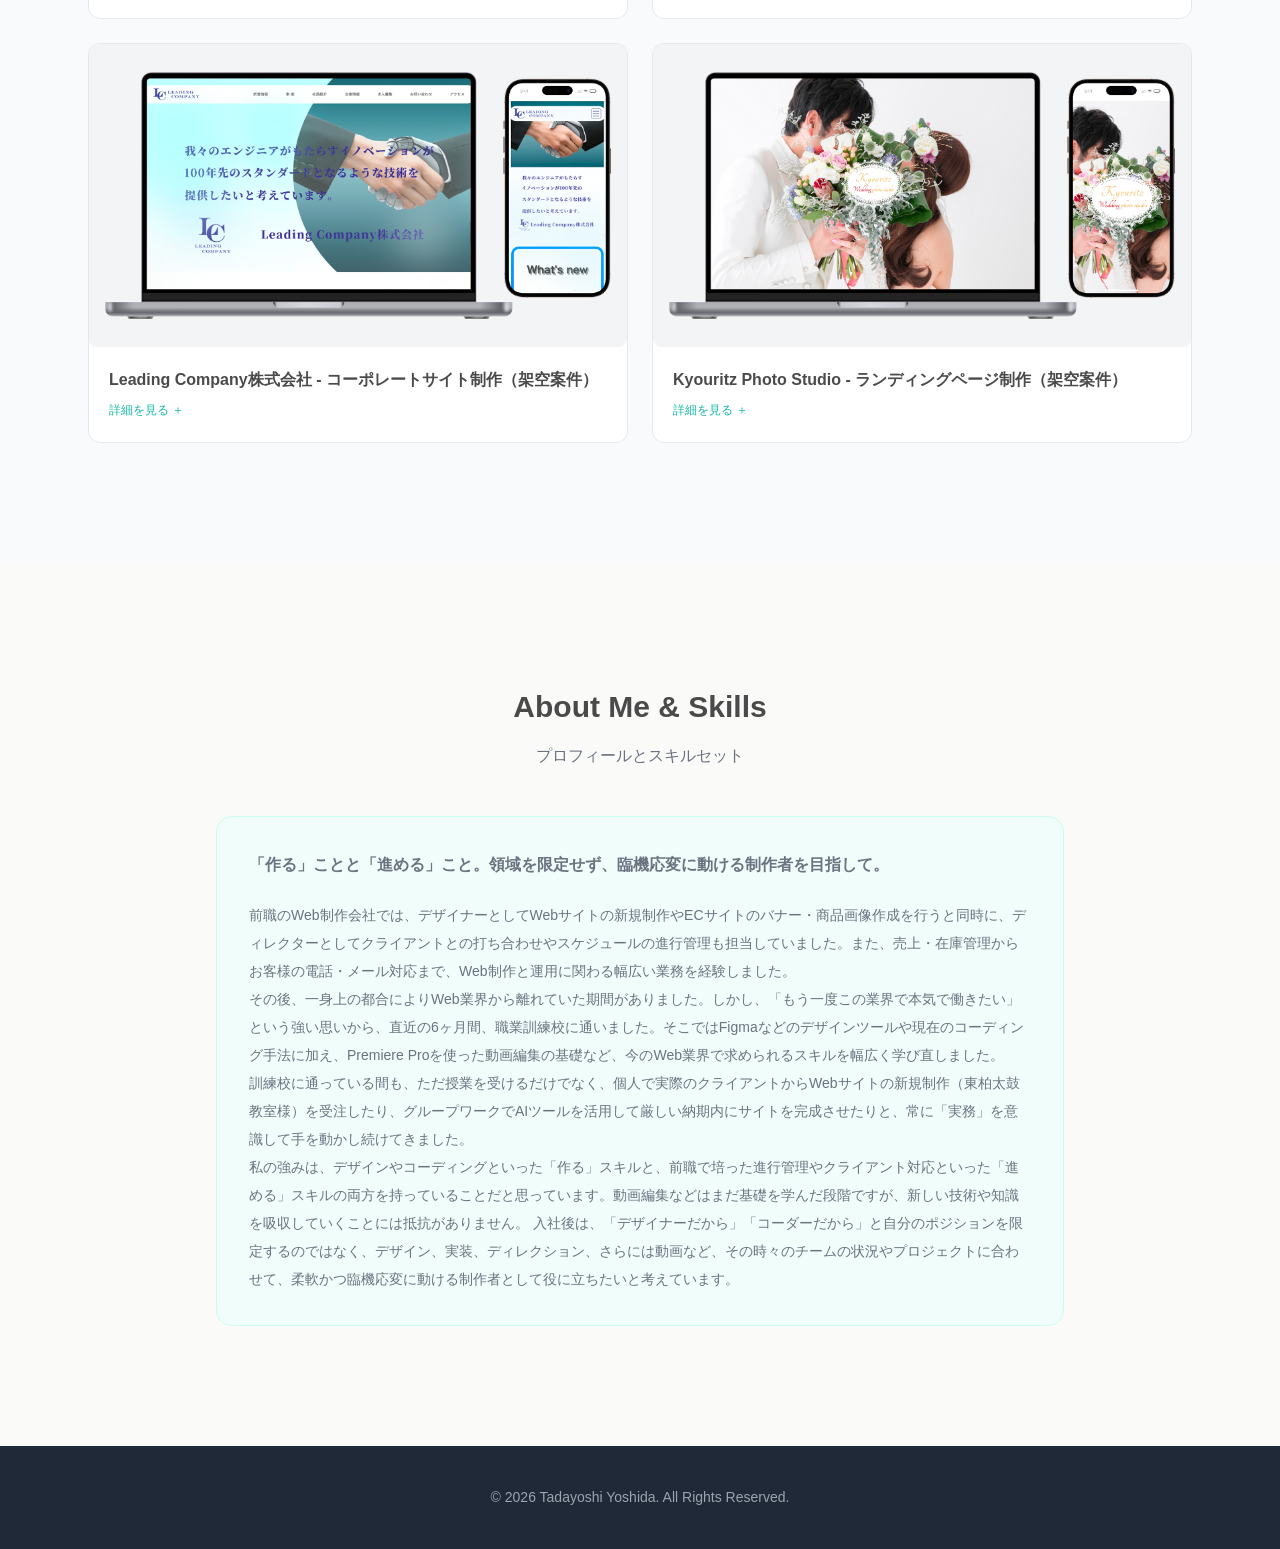
==== commit 3918b425: "修正完了 Pick Up Works、Other Worksの各説明文の口調の統一と文言の修正。" ====
--- a/index.html
+++ b/index.html
@@ -71,7 +71,8 @@
                             <span class="badge">01. 個人受注案件</span>
                             <h3 class="work-title">東柏太鼓教室 公式Webサイト 新規制作</h3>
                             <p class="work-desc">
-                                旧サイト閉鎖に伴う、公式Webサイトのゼロからの再構築。前職の経験を活かし、クライアントと「現在発信すべき情報は何か」を一から整理する要件定義から参画しました。幅広いターゲット層に向けた迷わせない情報設計と、手戻りを防ぐ綿密な進行管理を徹底。さらに「和」を演出するマイクロインタラクションを実装し、教室のブランディングに貢献しました。<br>
+                                旧サイトの閉鎖に伴い、公式Webサイトをゼロから再構築した個人案件です。前職でのディレクション経験を活かし、「今、本当に発信すべき情報は何か」をクライアントと一緒に整理する要件定義から担当しています。お子様からご年配の方まで幅広い層が訪れるため、迷わず情報にたどり着ける分かりやすい設計を心がけました。また、手戻りを防ぐための綿密な進行管理も徹底しています。<br>
+                                デザイン面では、太鼓の「和」の雰囲気が直感的に伝わるよう、スクロールに合わせて要素がふんわりと現れるような、さりげないアニメーションを取り入れ、教室の魅力が引き立つように工夫しました。<br>
                                 <span class="work-skil">使用ツール：HTML / CSS / JS / Photoshop / VS Code</span>
                             </p>
                             <ul class="tag-list">
@@ -85,7 +86,7 @@
                         </div>
                     </article>
 
-                    <!-- Work 2: 畑英会話スクール (左右反転) -->
+                    <!-- Work 2: 畑英会話スクール -->
                     <article class="work-item reverse">
                         <div class="work-img">
                             <div class="img-placeholder">
@@ -96,10 +97,9 @@
                             <span class="badge">02. Group Work：コンペ採用・実運用案件</span>
                             <h3 class="work-title">畑英会話スクール Webサイトリニューアル</h3>
                             <p class="work-desc">
-                                納期6日、チームメンバー激減という絶望的な状況下で、生成AI（Google AI
-                                Studio）を大胆に導入。AIでベースを高速生成し、残りのリソースを細部の品質担保（SEO基礎設定やファビコン追加等）に全集中させることで納期内に完遂。4チームによるコンペで1位を獲得し、現在公式Webサイトとして実運用されています。<br>
-                                <span class="work-skil">使用ツール：HTML / CSS / JS / Photoshop / VS Code /
-                                    Figma</span>
+                                職業訓練校のグループワークで取り組んだリニューアル案件です。納期が6日間と短く、途中でメンバーが減ってしまうという厳しい状況でした。この課題を乗り越えるため、生成AIをコーディングの補助として導入し、ベース部分の構築を大幅に効率化しました。<br>
+                                そして、AIの活用で生み出せた時間を、スマホ表示のレイアウト調整や、ユーザー視点での使いやすさの改善、SEOの基礎設定といった「手作業が必要な細部の作り込み」に注いでいます。ツールを適材適所で使い分けながらチームで協力して完成させ、結果として4チームによるコンペで1位に選ばれました。現在も公式Webサイトとして実運用していただいています。<br>
+                                <span class="work-skil">使用ツール：HTML / CSS / JS / Photoshop / VS Code / Figma</span>
                             </p>
                             <ul class="tag-list">
                                 <li>AI Utilization</li>
@@ -123,11 +123,11 @@
                             <span class="badge">03. Group Work：マーケティング課題</span>
                             <h3 class="work-title">イベント集客用LP（架空課題）</h3>
                             <p class="work-desc">
-                                売上目標達成のためのマーケティング分析（3C,
-                                STP等）から参画。限られた納期の中で、国内シェアと検証コストを考慮しブレイクポイントをiPhoneに絞る合理的な判断を実施。Figmaを活用してデザイナーと密に連携し、実装者視点からのUI提案や、表示速度を最適化する「引き算の実装」を行いました。<br>
-                                <span class="work-skil">使用ツール：HTML / CSS / JS / Photoshop / VS Code /
-                                    Figma</span>
+                                グループワークで取り組んだ、架空のイベント集客用ランディングページです。単に作るだけでなく、売上目標を達成するためのマーケティング分析（3CやSTP分析など）から話し合いに参加しました。限られた制作期間の中でクオリティを担保するため、国内のスマホシェアや検証にかかる時間を考慮し、ターゲットの基準をiPhoneのサイズに絞り込むという判断をしています。<br>
+                                制作中はFigmaを使ってデザイナーと細かく連携を取り、実装者の視点からUIの提案を行いました。また、スマホでの表示速度が落ちないよう、不要なコードを書かないシンプルな実装を心がけています。<br>
+                                <span class="work-skil">使用ツール：HTML / CSS / JS / Photoshop / VS Code / Figma</span>
                             </p>
+
                             <ul class="tag-list">
                                 <li>Marketing</li>
                                 <li>Mobile First</li>
--- a/style.css
+++ b/style.css
@@ -213,7 +213,8 @@
     }
 
     .global-nav ul {
-        flex-direction: row-reverse; /* 横並びにする */
+        flex-direction: row;
+        justify-content: flex-end;
         gap: 24px;
     }
 
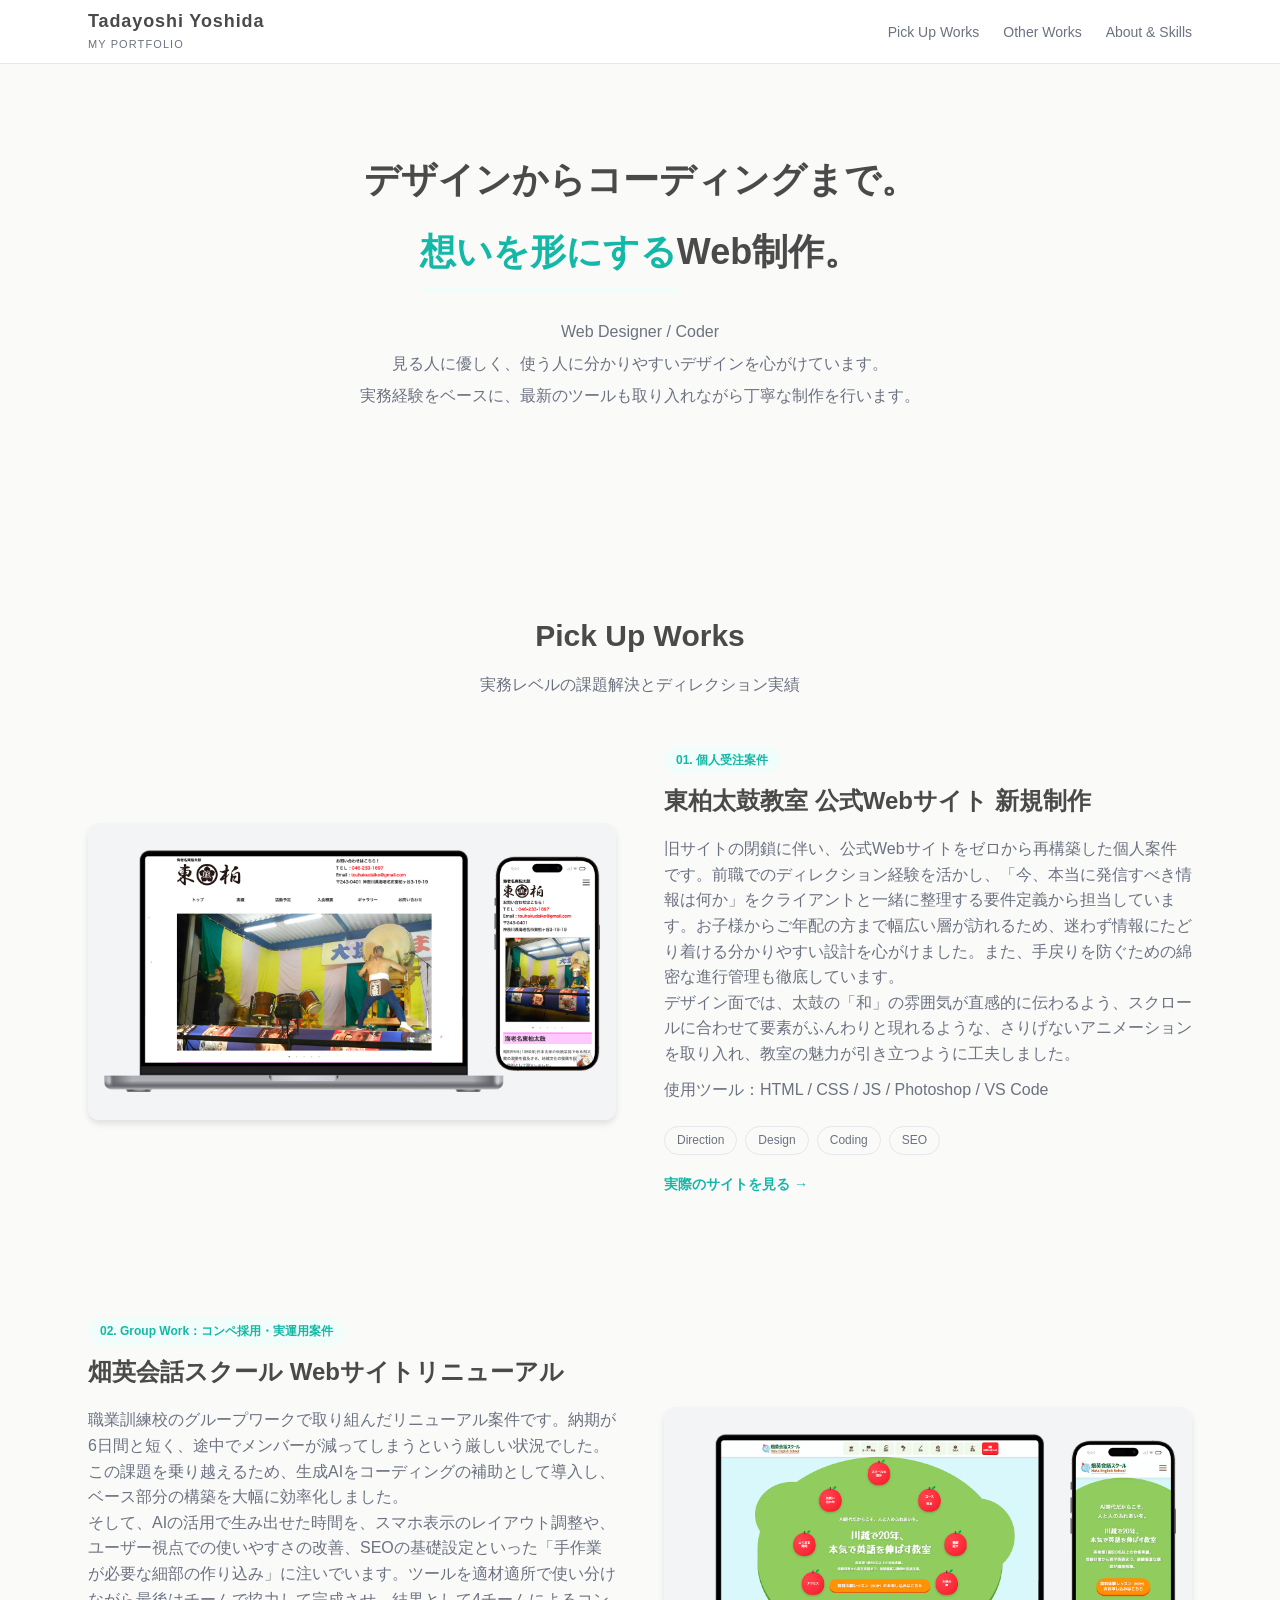
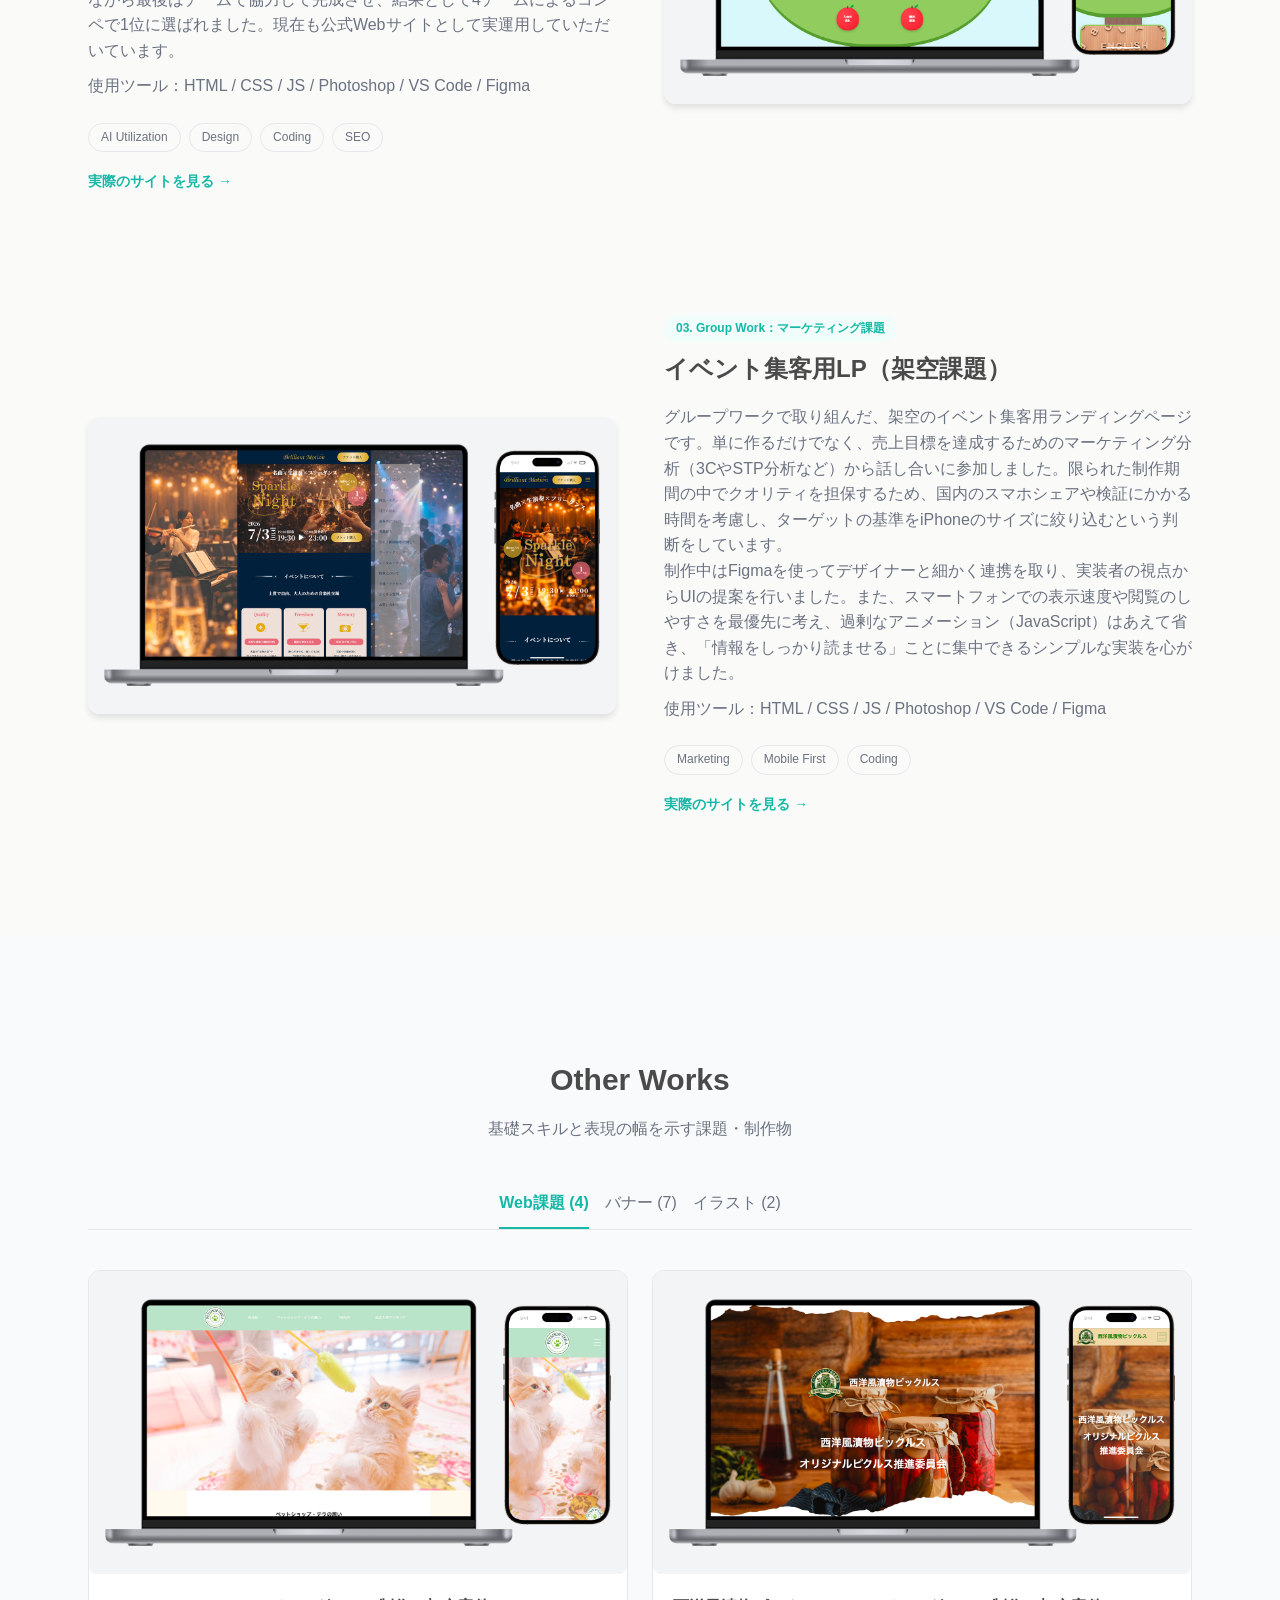
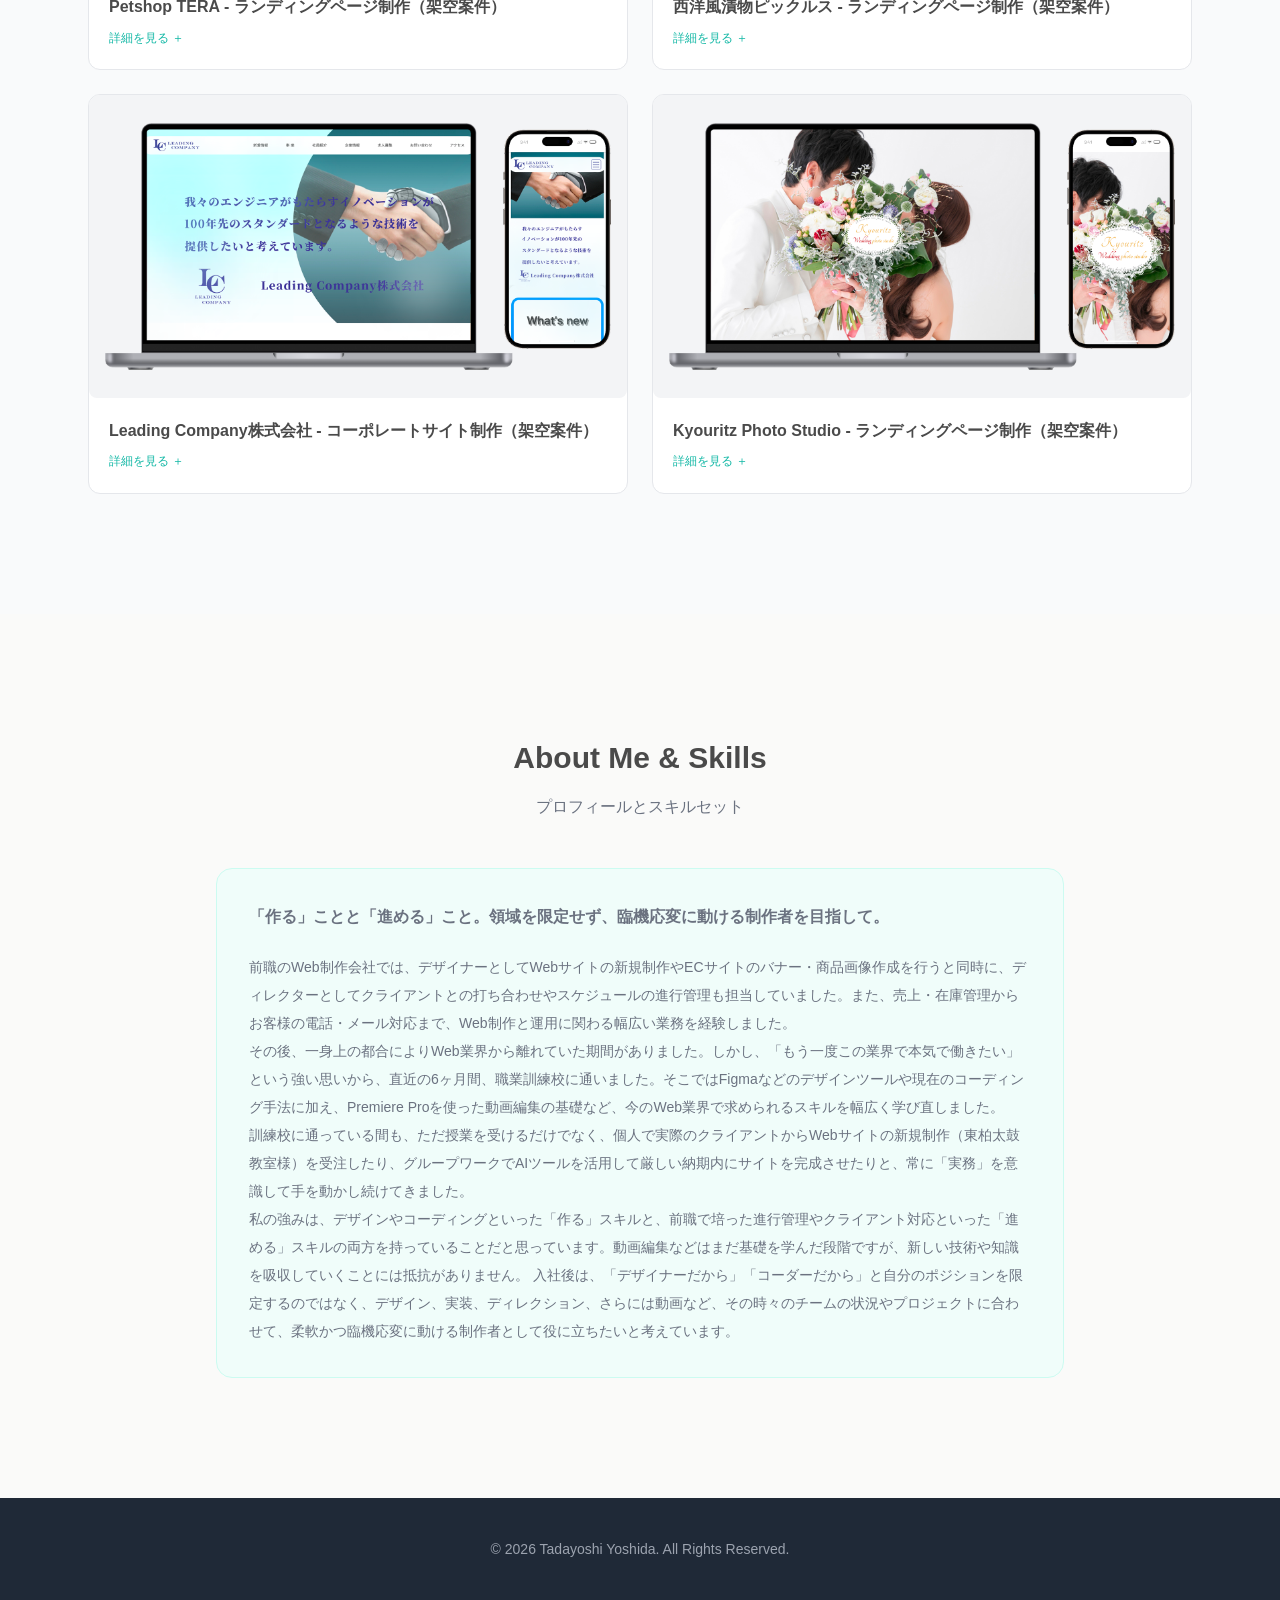
==== commit 7543a2a0: "説明文の修正 Pick Up Worksの説明文の修正。" ====
--- a/index.html
+++ b/index.html
@@ -86,7 +86,7 @@
                         </div>
                     </article>
 
-                    <!-- Work 2: 畑英会話スクール -->
+                    <!-- Work 2: 畑英会話スクール (左右反転) -->
                     <article class="work-item reverse">
                         <div class="work-img">
                             <div class="img-placeholder">
@@ -98,7 +98,7 @@
                             <h3 class="work-title">畑英会話スクール Webサイトリニューアル</h3>
                             <p class="work-desc">
                                 職業訓練校のグループワークで取り組んだリニューアル案件です。納期が6日間と短く、途中でメンバーが減ってしまうという厳しい状況でした。この課題を乗り越えるため、生成AIをコーディングの補助として導入し、ベース部分の構築を大幅に効率化しました。<br>
-                                そして、AIの活用で生み出せた時間を、スマホ表示のレイアウト調整や、ユーザー視点での使いやすさの改善、SEOの基礎設定といった「手作業が必要な細部の作り込み」に注いでいます。ツールを適材適所で使い分けながらチームで協力して完成させ、結果として4チームによるコンペで1位に選ばれました。現在も公式Webサイトとして実運用していただいています。<br>
+                                そして、AIの活用で生み出せた時間を、スマホ表示のレイアウト調整や、ユーザー視点での使いやすさの改善、SEOの基礎設定といった「手作業が必要な細部の作り込み」に注いでいます。ツールを適材適所で使い分けながら最後はチームで協力して完成させ、結果として4チームによるコンペで1位に選ばれました。現在も公式Webサイトとして実運用していただいています。<br>
                                 <span class="work-skil">使用ツール：HTML / CSS / JS / Photoshop / VS Code / Figma</span>
                             </p>
                             <ul class="tag-list">
@@ -124,10 +124,9 @@
                             <h3 class="work-title">イベント集客用LP（架空課題）</h3>
                             <p class="work-desc">
                                 グループワークで取り組んだ、架空のイベント集客用ランディングページです。単に作るだけでなく、売上目標を達成するためのマーケティング分析（3CやSTP分析など）から話し合いに参加しました。限られた制作期間の中でクオリティを担保するため、国内のスマホシェアや検証にかかる時間を考慮し、ターゲットの基準をiPhoneのサイズに絞り込むという判断をしています。<br>
-                                制作中はFigmaを使ってデザイナーと細かく連携を取り、実装者の視点からUIの提案を行いました。また、スマホでの表示速度が落ちないよう、不要なコードを書かないシンプルな実装を心がけています。<br>
+                                制作中はFigmaを使ってデザイナーと細かく連携を取り、実装者の視点からUIの提案を行いました。また、スマートフォンでの表示速度や閲覧のしやすさを最優先に考え、過剰なアニメーション（JavaScript）はあえて省き、「情報をしっかり読ませる」ことに集中できるシンプルな実装を心がけました。<br>
                                 <span class="work-skil">使用ツール：HTML / CSS / JS / Photoshop / VS Code / Figma</span>
                             </p>
-
                             <ul class="tag-list">
                                 <li>Marketing</li>
                                 <li>Mobile First</li>
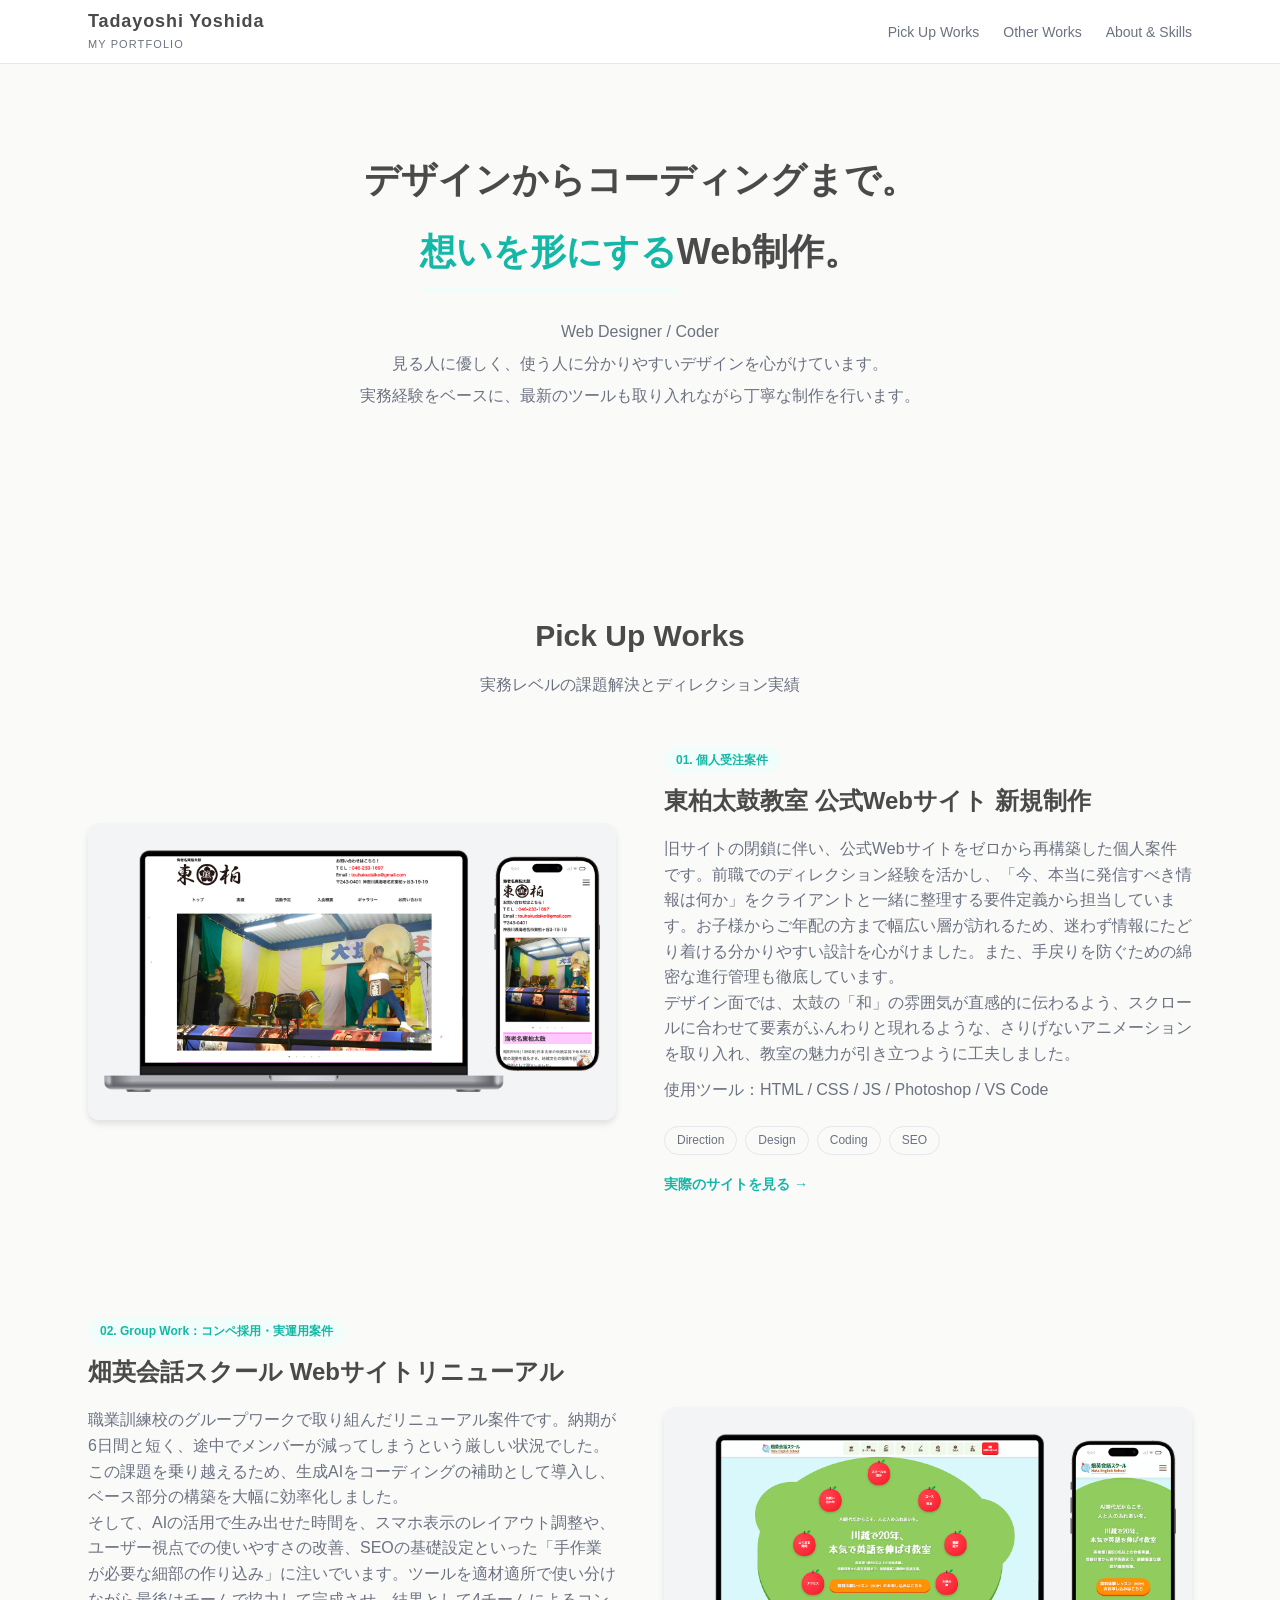
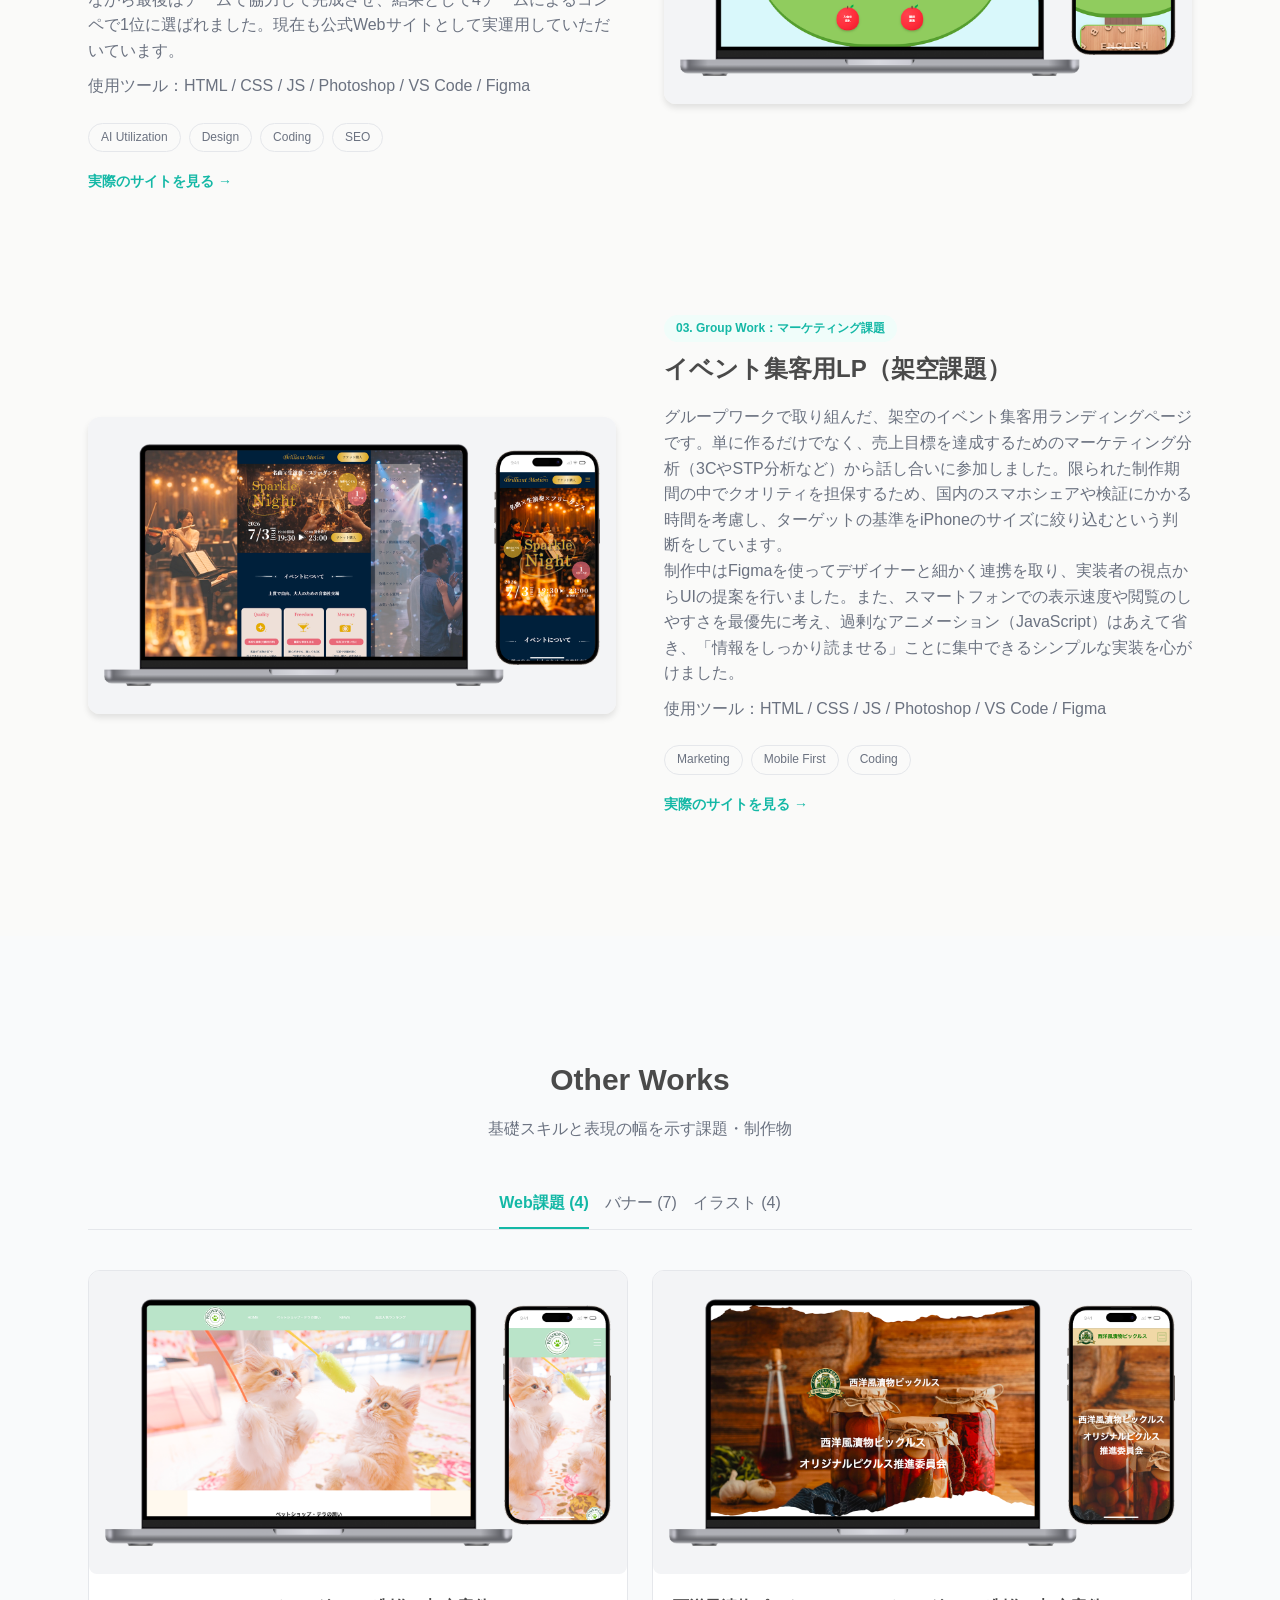
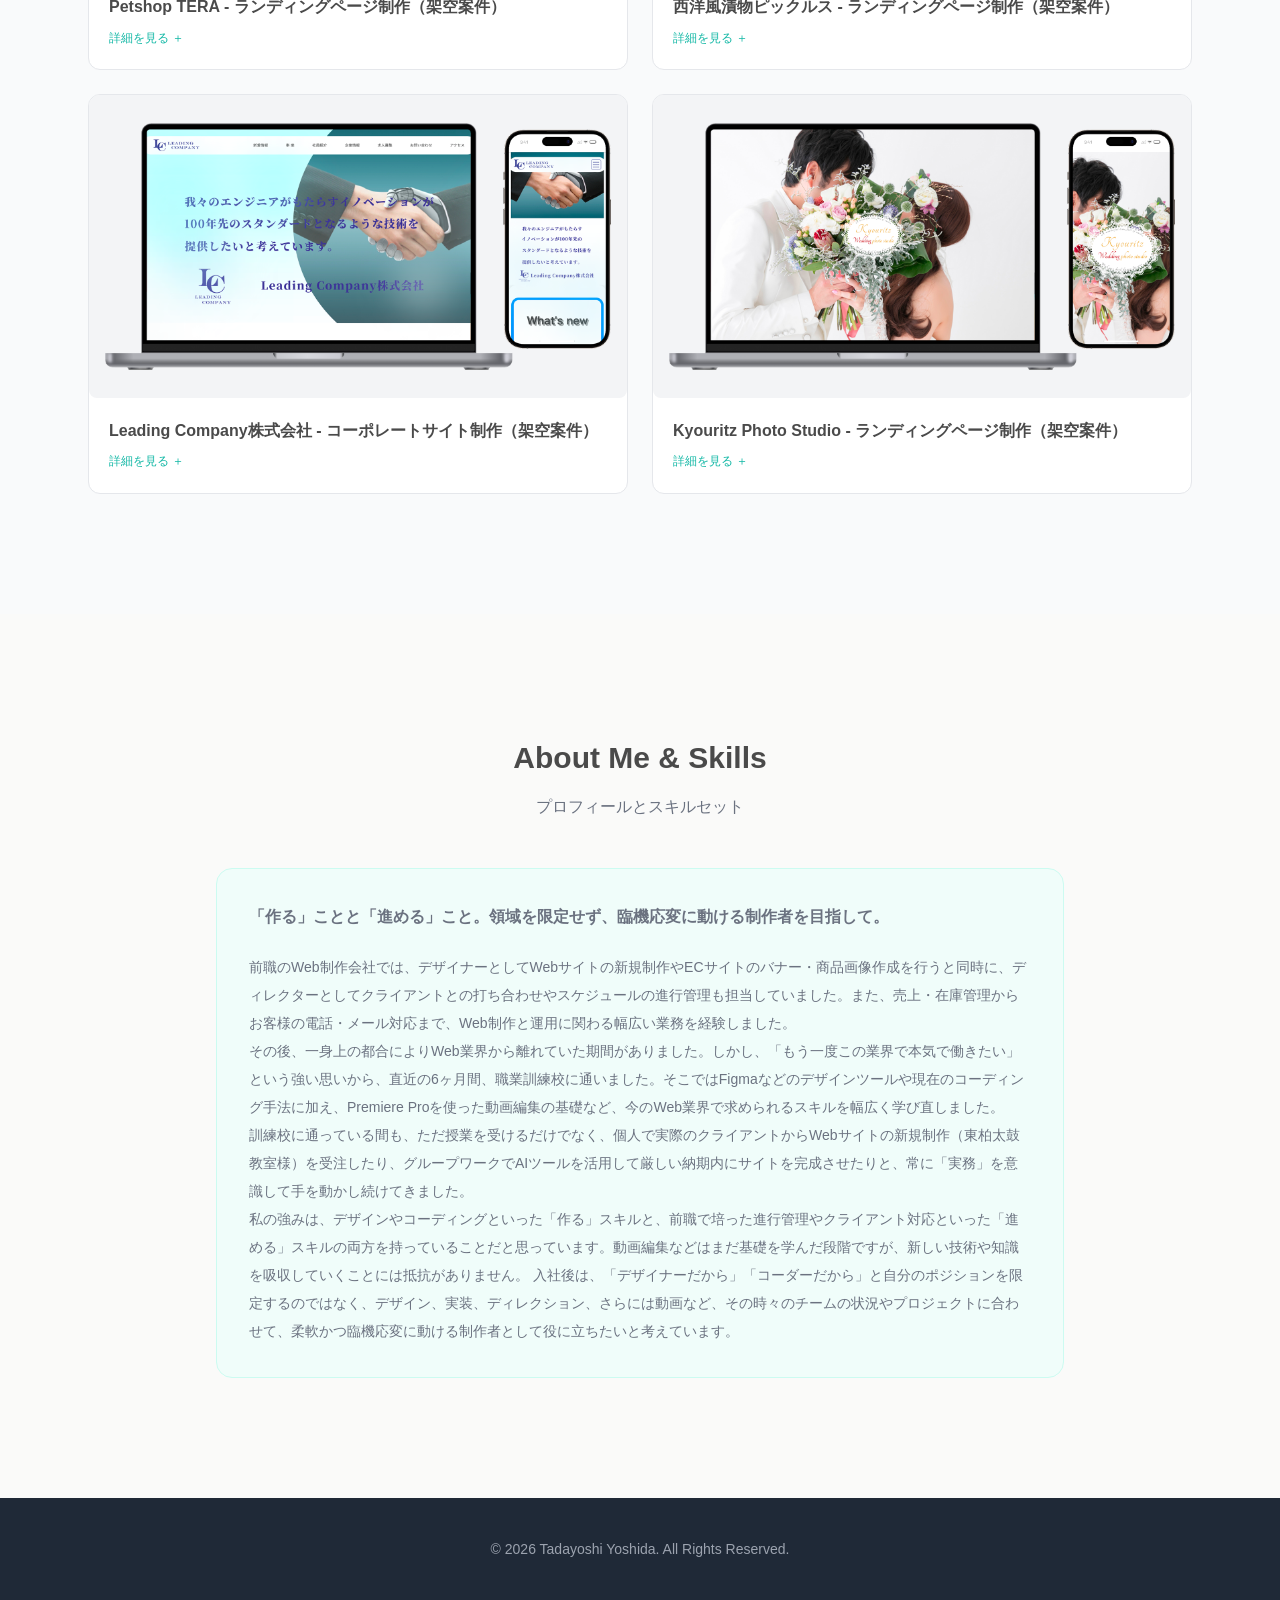
==== commit 13e88953: "Add files via upload 名刺とチラシ追加修正" ====
--- a/index.html
+++ b/index.html
@@ -152,7 +152,7 @@
                 <ul class="tab-nav">
                     <li><button class="tab-btn active" data-target="tab-web">Web課題 (4)</button></li>
                     <li><button class="tab-btn" data-target="tab-banner">バナー (7)</button></li>
-                    <li><button class="tab-btn" data-target="tab-illust">イラスト (2)</button></li>
+                    <li><button class="tab-btn" data-target="tab-illust">イラスト (4)</button></li>
                 </ul>
 
                 <!-- タブコンテンツ：Web課題 -->
@@ -328,6 +328,22 @@
                                 <div class="img-placeholder"><img src="img/stamp2.png" alt="オリジナルLine Stamp"></div>
                             </div>
                         </div>
+
+                        <div class="card card-square modal-open" data-title="英会話スクール 集客用チラシ"
+                            data-desc="・ターゲット：地域にお住まいの、本気で英語を学びたい幅広い年代の方 ・目的：教室の魅力（アットホームさ、実績）を伝え、無料体験レッスンへ誘導すること。 ・工夫した点：「AI時代だからこそ〜」というキャッチコピーに合わせ、温かみや人と人との繋がりが伝わるよう、自然な笑顔の写真とグリーンの配色を選びました。実績や料金表など情報量が多いですが、アイコンや表を使ってスッキリと整理し、読みやすさを重視しています。"
+                            data-tags="Illustrator" data-img="img/flyer.png">
+                            <div class="card-img">
+                                <div class="img-placeholder"><img src="img/flyer.png" alt="オリジナルLine Stamp"></div>
+                            </div>
+                        </div>
+
+                        <div class="card card-square modal-open" data-title="名刺・診察券デザイン"
+                            data-desc="・ターゲット：名刺は取引先企業様、診察券はクリニックを訪れる幅広い年代の患者様 ・目的：Illustratorを用いた正確な文字組みと、ターゲットに応じたデザインの作り分けスキルの証明。 ・工夫した点：授業の課題は名刺の表面のみでしたが、実務でのツール展開を想定し、自発的に診察券（表・裏）も制作しました。名刺は余白を活かして信頼感や清潔感を出し、診察券は紫陽花のイラストを添えて患者様に安心感を与えられるよう、テイストを明確に分けてデザインしています。自分でテーマを広げて制作に挑戦しました。"
+                            data-tags="Illustrator" data-img="img/card.png">
+                            <div class="card-img">
+                                <div class="img-placeholder"><img src="img/card.png" alt="オリジナルLine Stamp"></div>
+                            </div>
+                        </div>
                         <!-- 残りのイラストも同様に追加 -->
                     </div>
                 </div>
--- a/style.css
+++ b/style.css
@@ -459,7 +459,7 @@
 }
 
 @media (min-width: 768px) {
-    .grid-col4 { grid-template-columns: repeat(5, 1fr); }
+    .grid-col4 { grid-template-columns: repeat(4, 1fr); }
 }
 
 /* Card */
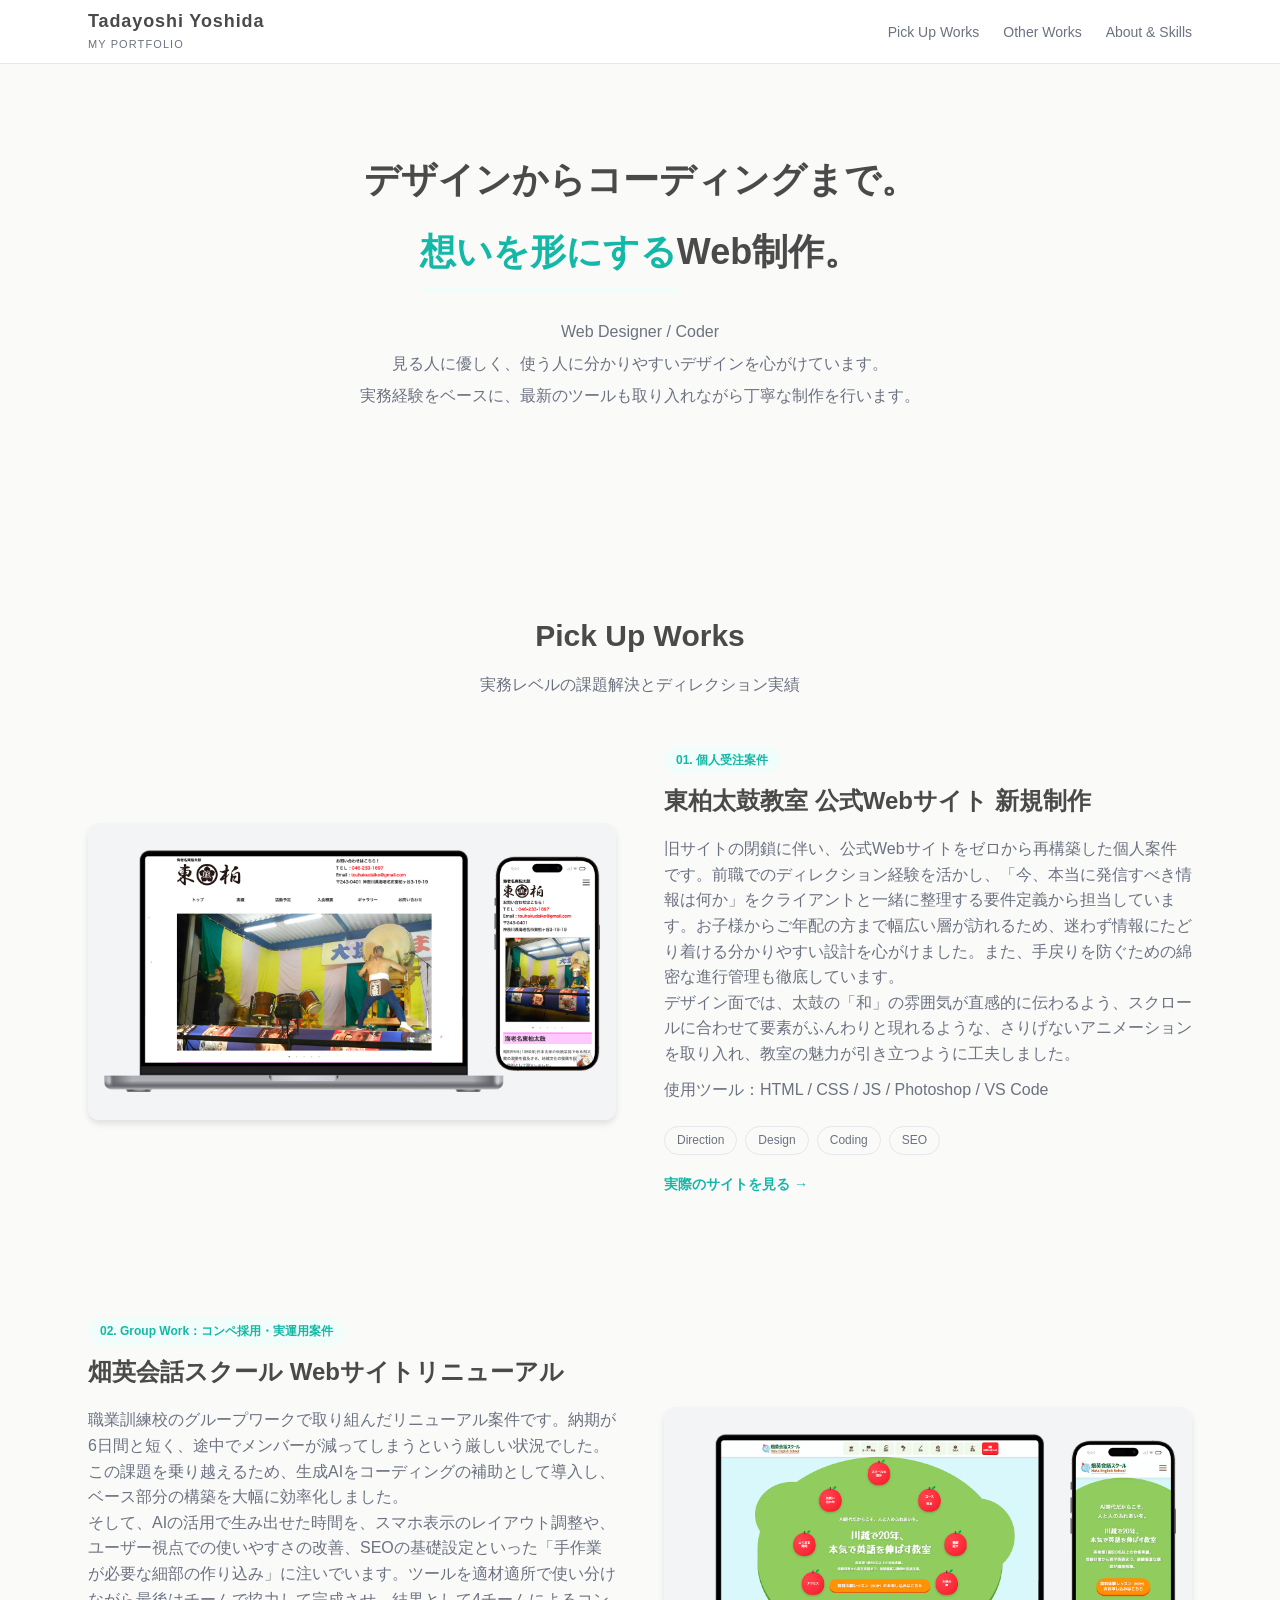
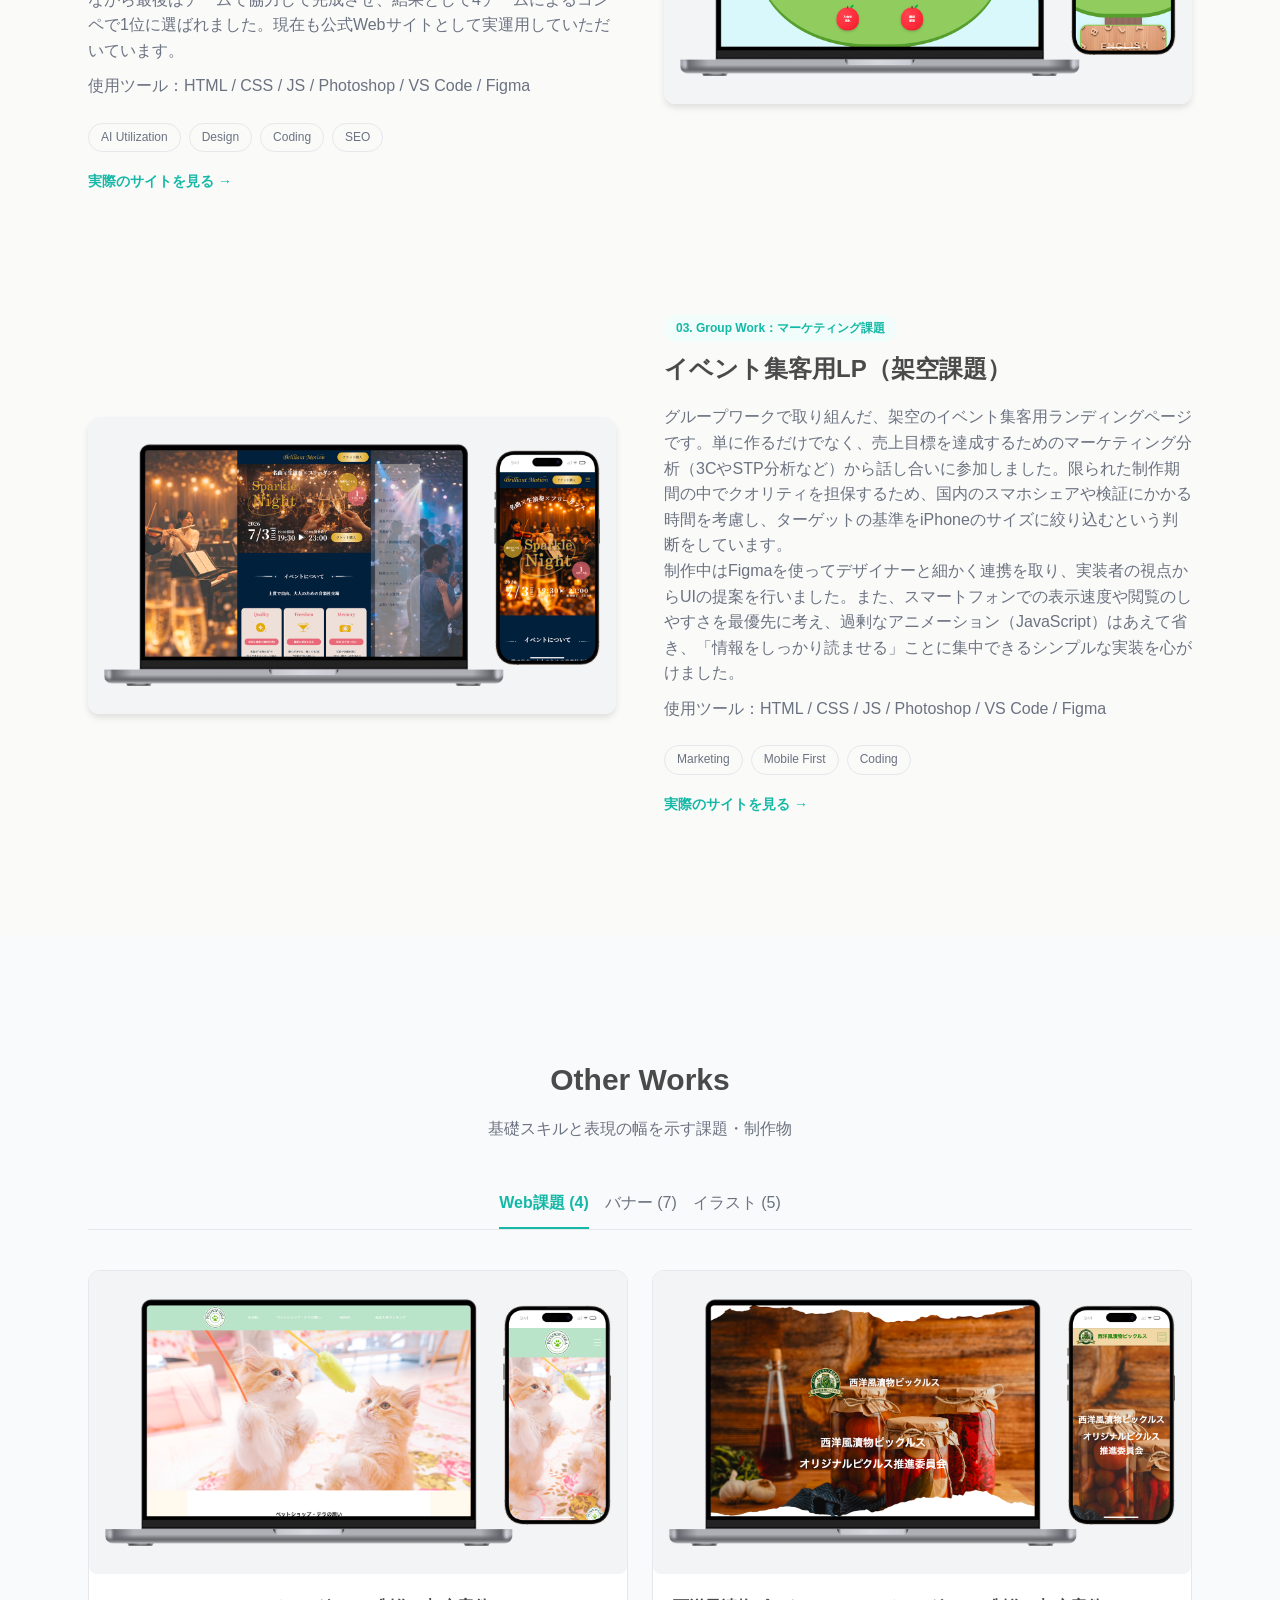
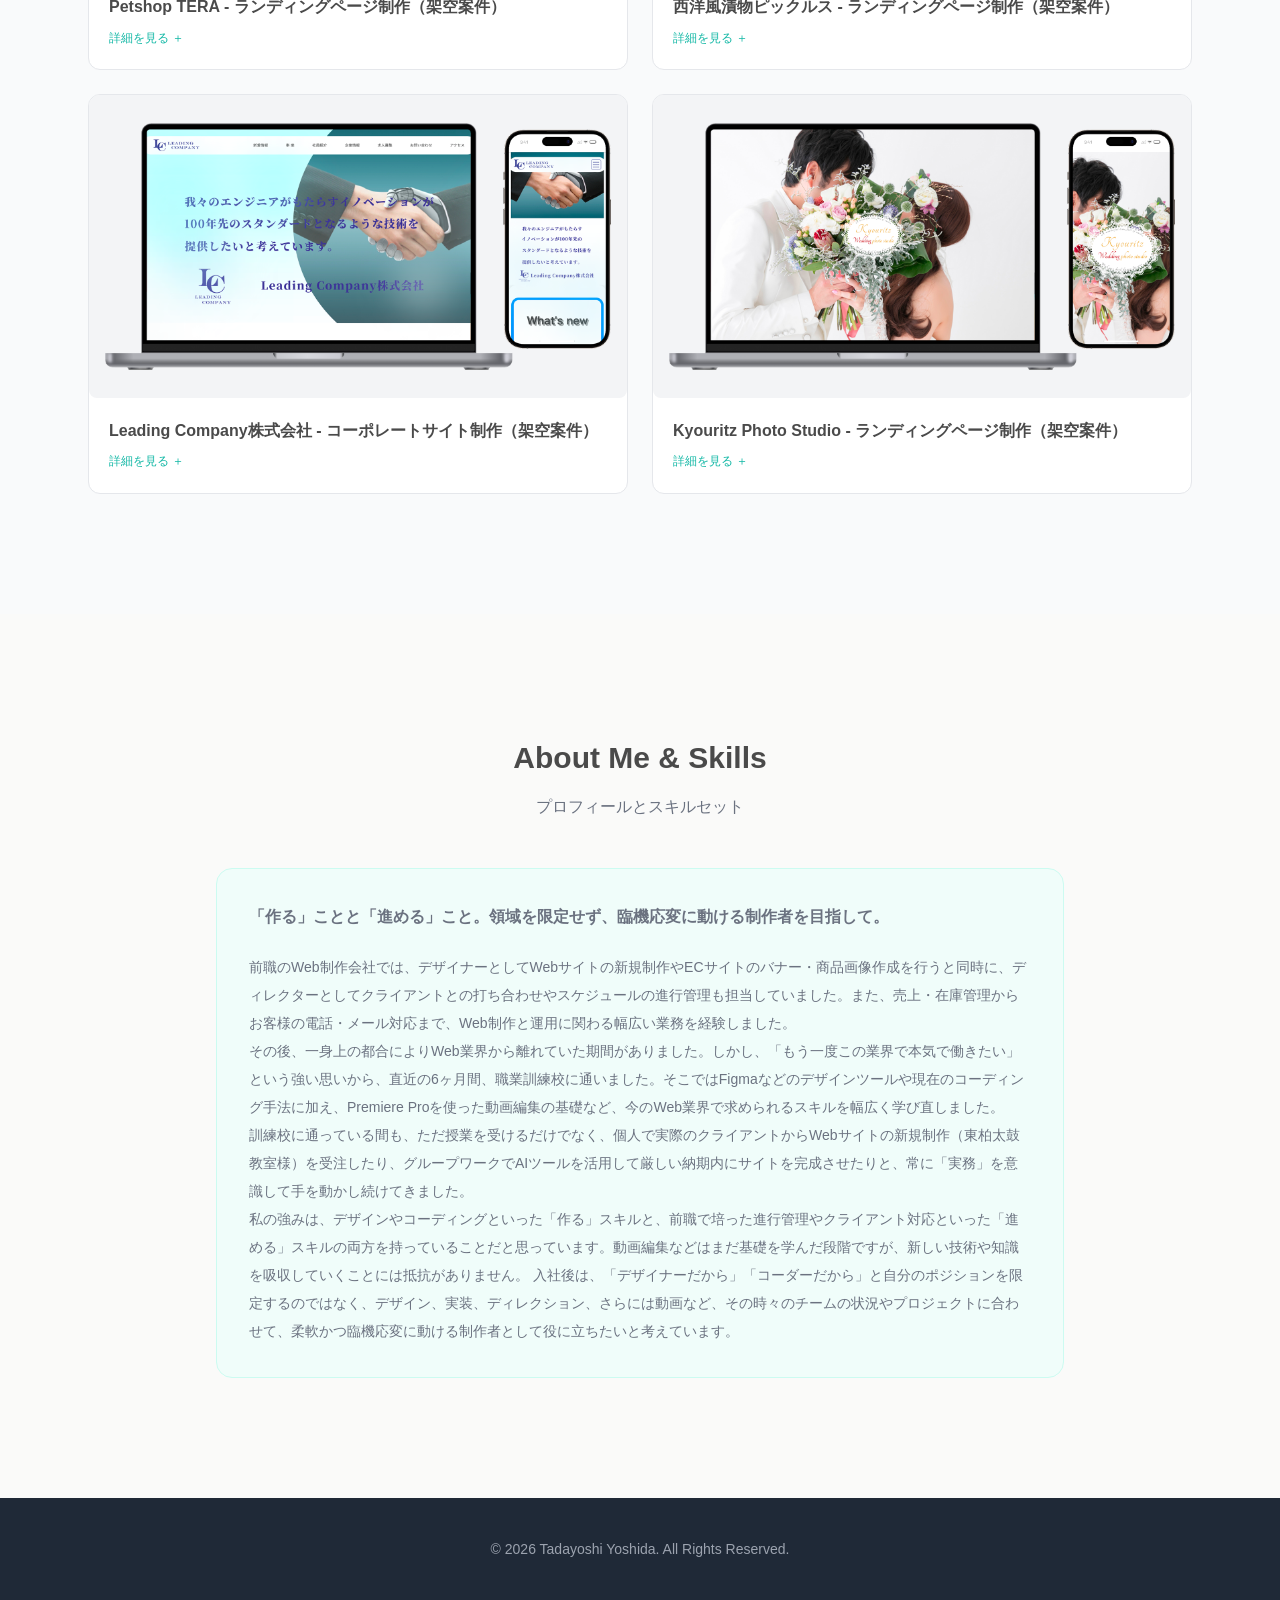
==== commit f2c33c0b: "Add files via upload ピクトグラム追加による修正" ====
--- a/index.html
+++ b/index.html
@@ -152,7 +152,7 @@
                 <ul class="tab-nav">
                     <li><button class="tab-btn active" data-target="tab-web">Web課題 (4)</button></li>
                     <li><button class="tab-btn" data-target="tab-banner">バナー (7)</button></li>
-                    <li><button class="tab-btn" data-target="tab-illust">イラスト (4)</button></li>
+                    <li><button class="tab-btn" data-target="tab-illust">イラスト (5)</button></li>
                 </ul>
 
                 <!-- タブコンテンツ：Web課題 -->
@@ -325,7 +325,7 @@
                             data-desc="・ターゲット：友人や家族に、気軽にお正月の挨拶を送りたい方 ・目的：Illustratorを用いたキャラクターデザインと、文字装飾のスキル証明。 ・工夫した点：新年の挨拶として使いやすいよう、明るくポップな色使いと親しみやすい馬のキャラクターをデザインしました。スマホの小さな画面でも文字が読みやすいように、文字にフチをつけたり、アーチ状に配置したりして視認性を高めています。"
                             data-tags="Illustrator" data-img="img/stamp2.png">
                             <div class="card-img">
-                                <div class="img-placeholder"><img src="img/stamp2.png" alt="オリジナルLine Stamp"></div>
+                                <div class="img-placeholder"><img src="img/stamp2.png" alt="オリジナルLine Stamp（午年）"></div>
                             </div>
                         </div>
 
@@ -333,7 +333,7 @@
                             data-desc="・ターゲット：地域にお住まいの、本気で英語を学びたい幅広い年代の方 ・目的：教室の魅力（アットホームさ、実績）を伝え、無料体験レッスンへ誘導すること。 ・工夫した点：「AI時代だからこそ〜」というキャッチコピーに合わせ、温かみや人と人との繋がりが伝わるよう、自然な笑顔の写真とグリーンの配色を選びました。実績や料金表など情報量が多いですが、アイコンや表を使ってスッキリと整理し、読みやすさを重視しています。"
                             data-tags="Illustrator" data-img="img/flyer.png">
                             <div class="card-img">
-                                <div class="img-placeholder"><img src="img/flyer.png" alt="オリジナルLine Stamp"></div>
+                                <div class="img-placeholder"><img src="img/flyer.png" alt="英会話スクール 集客用チラシ"></div>
                             </div>
                         </div>
 
@@ -341,7 +341,15 @@
                             data-desc="・ターゲット：名刺は取引先企業様、診察券はクリニックを訪れる幅広い年代の患者様 ・目的：Illustratorを用いた正確な文字組みと、ターゲットに応じたデザインの作り分けスキルの証明。 ・工夫した点：授業の課題は名刺の表面のみでしたが、実務でのツール展開を想定し、自発的に診察券（表・裏）も制作しました。名刺は余白を活かして信頼感や清潔感を出し、診察券は紫陽花のイラストを添えて患者様に安心感を与えられるよう、テイストを明確に分けてデザインしています。自分でテーマを広げて制作に挑戦しました。"
                             data-tags="Illustrator" data-img="img/card.png">
                             <div class="card-img">
-                                <div class="img-placeholder"><img src="img/card.png" alt="オリジナルLine Stamp"></div>
+                                <div class="img-placeholder"><img src="img/card.png" alt="名刺・診察券デザイン"></div>
+                            </div>
+                        </div>
+
+                        <div class="card card-square modal-open" data-title="公共施設・求人向け オリジナルピクトグラム"
+                            data-desc="・ターゲット：公共施設の利用者や、求人情報を見る幅広い年代の方 ・目的：Illustratorのパス操作スキルと、情報をシンプルに伝える図解力の証明。工夫した点：年齢や国籍を問わず、誰が見ても直感的に理解できる「ユニバーサルデザイン」を意識しました。例えば「節電」は電球と双葉を組み合わせてエコな印象を出し、「充電スポット」はスマホと雷マークでパッと見て分かるようにするなど、意味の伝わりやすさにこだわっています。"
+                            data-tags="Illustrator" data-img="img/pictogram.png">
+                            <div class="card-img">
+                                <div class="img-placeholder"><img src="img/pictogram.png" alt="ピクトグラム"></div>
                             </div>
                         </div>
                         <!-- 残りのイラストも同様に追加 -->
--- a/style.css
+++ b/style.css
@@ -455,11 +455,11 @@
 @media (min-width: 640px) {
     .grid-col2 { grid-template-columns: repeat(2, 1fr); }
     .grid-col3 { grid-template-columns: repeat(3, 1fr); }
-    .grid-col4 { grid-template-columns: repeat(4, 1fr); }
-}
-
-@media (min-width: 768px) {
-    .grid-col4 { grid-template-columns: repeat(4, 1fr); }
+    .grid-col4 { grid-template-columns: repeat(3, 1fr); }
+}
+
+@media (min-width: 768px) {
+    .grid-col4 { grid-template-columns: repeat(3, 1fr); }
 }
 
 /* Card */
